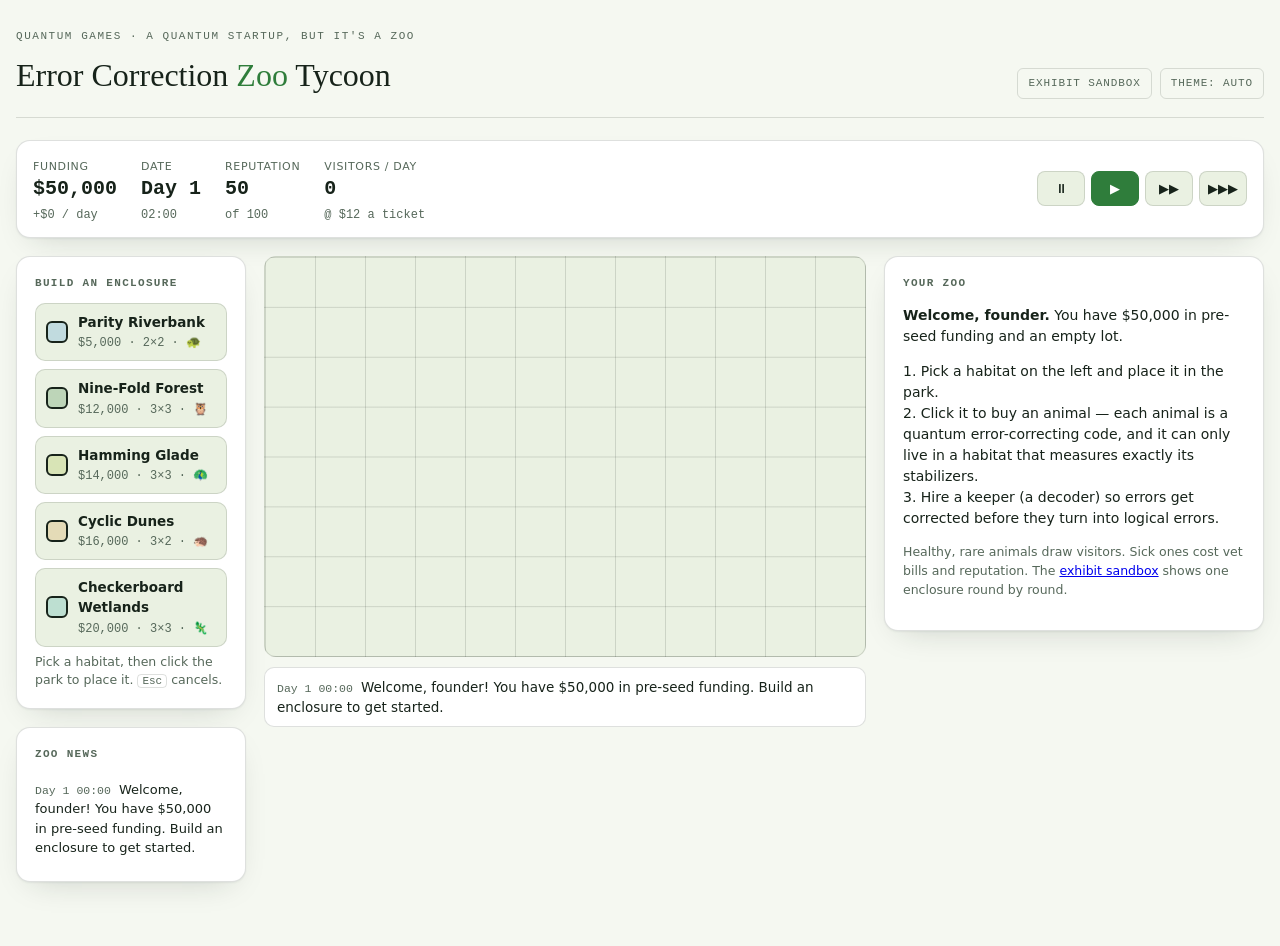
==== quantum-games/qec-zoo-tycoon/index.html @ bcab8e2d "M2: the park — build enclosures, buy animals, hire keepers index.html is now the zoo: a 12x8 park gr" ====
<!doctype html>
<html lang="en">
<head>
<meta charset="utf-8">
<meta name="viewport" content="width=device-width, initial-scale=1">
<title>Error Correction Zoo Tycoon</title>
<link rel="stylesheet" href="zoo.css">
<style>
  .wrap { max-width: 1320px; }

  /* ---- top bar ---- */
  .topbar {
    display: flex; flex-wrap: wrap; gap: 10px 22px; align-items: center; justify-content: space-between;
    background: var(--bg-panel); border: 1px solid var(--line); border-radius: 14px;
    box-shadow: var(--shadow); padding: 12px 16px; margin-bottom: 18px;
  }
  .kpis { display: flex; flex-wrap: wrap; gap: 8px 24px; }
  .kpi .n { font-family: var(--font-mono); font-variant-numeric: tabular-nums; font-size: 20px; font-weight: 700; display: block; line-height: 1.2; }
  .kpi .n.neg { color: var(--sick); }
  .kpi .l { font-size: 11px; letter-spacing: 0.06em; text-transform: uppercase; color: var(--ink-dim); }
  .kpi .sub { font-family: var(--font-mono); font-size: 12px; color: var(--ink-dim); }
  .kpi .sub.pos { color: var(--accent); }
  .kpi .sub.neg { color: var(--sick); }
  .speed { display: flex; gap: 6px; }
  .speed button { min-width: 48px; }

  /* ---- main layout ---- */
  .park-layout { display: grid; grid-template-columns: 230px minmax(0, 1fr) 380px; gap: 18px; align-items: start; }
  @media (max-width: 1180px) {
    .park-layout { grid-template-columns: 230px minmax(0, 1fr); }
    .park-layout .inspector-col { grid-column: 1 / -1; }
  }
  @media (max-width: 760px) {
    .park-layout { grid-template-columns: minmax(0, 1fr); }
    .park-layout .park-wrap { order: -1; } /* map first on phones */
  }

  /* ---- palette ---- */
  .tools { display: flex; flex-direction: column; gap: 8px; }
  @media (max-width: 760px) { .tools { flex-direction: row; flex-wrap: wrap; } .tools .tool { flex: 1 1 150px; } }
  .tool {
    text-align: left; font: inherit; color: var(--ink); cursor: pointer;
    border: 1px solid var(--line); border-radius: 10px; padding: 8px 10px;
    display: grid; grid-template-columns: auto 1fr; gap: 2px 10px; align-items: center;
    background: var(--bg-panel-2);
  }
  .tool .sw { width: 22px; height: 22px; border-radius: 6px; grid-row: span 2; border: 2px solid; }
  .tool .nm { font-size: 13.5px; font-weight: 600; }
  .tool .meta { font-size: 12px; color: var(--ink-dim); font-family: var(--font-mono); }
  .tool.on { outline: 3px solid var(--accent); outline-offset: -1px; }
  .tool:disabled { opacity: 0.5; cursor: not-allowed; }

  /* biome colours: translucent so they sit on either theme */
  .b-riverbank { --bc: rgba(52, 139, 214, 0.22); --bb: rgba(52, 139, 214, 0.8); }
  .b-forest    { --bc: rgba(46, 125, 50, 0.24);  --bb: rgba(46, 125, 50, 0.85); }
  .b-glade     { --bc: rgba(160, 190, 40, 0.24); --bb: rgba(130, 160, 20, 0.85); }
  .b-dunes     { --bc: rgba(214, 160, 60, 0.26); --bb: rgba(190, 135, 40, 0.9); }
  .b-wetlands  { --bc: rgba(30, 160, 150, 0.22); --bb: rgba(30, 150, 140, 0.85); }
  .sw { background: var(--bc); border-color: var(--bb); }

  /* ---- park grid ---- */
  .park-wrap { position: relative; }
  .park {
    position: relative; display: grid; user-select: none; touch-action: manipulation;
    grid-template-columns: repeat(var(--cols), 1fr); grid-template-rows: repeat(var(--rows), 1fr);
    aspect-ratio: var(--cols) / var(--rows); width: 100%;
    background-color: var(--bg-panel-2);
    background-image:
      linear-gradient(to right, var(--line) 1px, transparent 1px),
      linear-gradient(to bottom, var(--line) 1px, transparent 1px);
    background-size: calc(100% / var(--cols)) calc(100% / var(--rows));
    border: 1px solid var(--line); border-radius: 12px; overflow: hidden;
  }
  .park.building { cursor: crosshair; }
  .enc {
    margin: 3px; border-radius: 10px; border: 2px solid var(--bb); background: var(--bc);
    display: flex; flex-direction: column; align-items: center; justify-content: center;
    position: relative; cursor: pointer; min-width: 0; overflow: hidden; padding: 4px;
    transition: box-shadow 0.2s;
  }
  .enc.sel { box-shadow: 0 0 0 3px var(--accent); }
  .enc.sick { animation: sickflash 1.2s ease; }
  @keyframes sickflash { 0%, 60% { box-shadow: 0 0 0 4px var(--sick); background: var(--sick-soft); } }
  .enc .g { font-size: clamp(18px, 3.2vw, 36px); line-height: 1.1; }
  .enc .g.empty { opacity: 0.45; font-size: clamp(14px, 2vw, 22px); }
  .enc .nm { font-size: 11.5px; font-weight: 600; text-align: center; line-height: 1.2; color: var(--ink); white-space: nowrap; overflow: hidden; text-overflow: ellipsis; max-width: 100%; }
  @media (max-width: 600px) { .enc .nm { display: none; } }
  .enc .hb { position: absolute; left: 6px; right: 6px; bottom: 5px; height: 5px; border-radius: 3px; background: rgba(0, 0, 0, 0.12); overflow: hidden; }
  .enc .hb i { display: block; height: 100%; background: var(--accent); }
  .enc .hb i.mid { background: var(--lit); }
  .enc .hb i.low { background: var(--sick); }
  .enc .kp { position: absolute; top: 3px; right: 5px; font-size: clamp(11px, 1.4vw, 16px); }
  .enc .kp.none { filter: grayscale(1); opacity: 0.8; }
  .preview { margin: 3px; border-radius: 10px; border: 2px dashed var(--accent); background: var(--accent-soft); pointer-events: none; }
  .preview.bad { border-color: var(--sick); background: var(--sick-soft); }
  .ticker {
    margin-top: 10px; padding: 9px 12px; border-radius: 10px; background: var(--bg-panel);
    border: 1px solid var(--line); font-size: 13.5px; min-height: 40px;
  }
  .ticker.sick { border-color: var(--sick); background: var(--sick-soft); }
  .ticker .t { font-family: var(--font-mono); color: var(--ink-dim); font-size: 11.5px; margin-right: 8px; }

  /* ---- inspector ---- */
  .insp-head { display: flex; justify-content: space-between; gap: 10px; align-items: flex-start; }
  .insp-head h3 { font-family: var(--font-display); font-weight: 500; font-size: 21px; margin: 0; }
  .insp-head .sub { font-size: 12.5px; color: var(--ink-dim); }
  .x-btn { background: none; border: none; font-size: 20px; color: var(--ink-dim); cursor: pointer; line-height: 1; padding: 2px 6px; }
  .section { margin-top: 16px; }
  .section > .label { font-family: var(--font-mono); font-size: 11px; letter-spacing: 0.1em; text-transform: uppercase; color: var(--ink-dim); margin-bottom: 8px; display: block; }
  /* Stacked, so long thin layouts (the Tortoise's line) get the full width. */
  .inspector .views { grid-template-columns: minmax(0, 1fr); gap: 8px; margin-top: 8px; }
  .inspector .view svg { max-height: 170px; }
  @media (min-width: 761px) and (max-width: 1180px) { .inspector .views { grid-template-columns: 1fr 1fr; } }
  .inspector .health { min-width: 0; flex: none; margin-top: 12px; }
  .species-list { list-style: none; margin: 0; padding: 0; display: flex; flex-direction: column; gap: 8px; }
  .species-list li { border: 1px solid var(--line); border-radius: 10px; padding: 8px 10px; background: var(--bg-panel-2); }
  .species-list .row { display: flex; align-items: center; gap: 10px; }
  .species-list .g { font-size: 26px; }
  .species-list .who { flex: 1; min-width: 0; }
  .species-list .who b { font-size: 14px; display: block; }
  .species-list .who span { font-size: 12px; color: var(--ink-dim); font-family: var(--font-mono); }
  .species-list .why { font-size: 12px; color: var(--sick); margin-top: 6px; }
  .species-list li.no { opacity: 0.75; }
  .btn {
    font: inherit; font-size: 13px; font-weight: 600; padding: 6px 12px; border-radius: 8px; cursor: pointer;
    border: 1px solid var(--accent); background: var(--accent); color: var(--bg-panel); white-space: nowrap;
  }
  .btn:disabled { opacity: 0.45; cursor: not-allowed; }
  .btn.quiet { background: none; color: var(--ink); border-color: var(--line); font-weight: 500; }
  .btn.danger { background: none; color: var(--sick); border-color: var(--sick); }
  .btn.danger.armed { background: var(--sick); color: var(--bg-panel); }
  .mini-stats { display: grid; grid-template-columns: repeat(3, 1fr); gap: 8px; }
  .mini-stats .stat .n { font-size: 16px; }
  .mini-stats .stat .l { font-size: 10px; }
  .overview { list-style: none; margin: 0; padding: 0; }
  .overview li { display: flex; gap: 10px; align-items: center; padding: 7px 4px; border-bottom: 1px solid var(--line); cursor: pointer; font-size: 13.5px; }
  .overview li:last-child { border-bottom: none; }
  .overview li:hover { background: var(--bg-panel-2); }
  .overview .g { font-size: 20px; width: 26px; text-align: center; }
  .overview .nm { flex: 1; min-width: 0; }
  .overview .h { font-family: var(--font-mono); font-size: 12px; color: var(--ink-dim); }
  details.placard-d summary { cursor: pointer; font-size: 13px; font-weight: 600; }
  details.placard-d .placard { margin-top: 8px; }
  .insp-foot { display: flex; justify-content: space-between; gap: 10px; flex-wrap: wrap; margin-top: 18px; align-items: center; }
  .kbd { font-family: var(--font-mono); font-size: 11px; border: 1px solid var(--line); border-radius: 4px; padding: 0 4px; }
</style>
</head>
<body>
<div class="wrap">
  <header class="top">
    <div>
      <span class="eyebrow">Quantum Games · A quantum startup, but it's a zoo</span>
      <h1>Error Correction <em>Zoo</em> Tycoon</h1>
    </div>
    <div class="header-actions">
      <a class="ghost" href="sandbox.html">Exhibit sandbox</a>
      <button class="ghost" id="themeBtn" type="button">Theme: auto</button>
    </div>
  </header>

  <div class="topbar">
    <div class="kpis">
      <div class="kpi"><span class="l">Funding</span><span class="n" id="kCash"></span><span class="sub" id="kNet"></span></div>
      <div class="kpi"><span class="l">Date</span><span class="n" id="kDay"></span><span class="sub" id="kHour"></span></div>
      <div class="kpi"><span class="l">Reputation</span><span class="n" id="kRep"></span><span class="sub" id="kRepSub"></span></div>
      <div class="kpi"><span class="l">Visitors / day</span><span class="n" id="kVis"></span><span class="sub" id="kVisSub"></span></div>
    </div>
    <div class="seg speed" id="speedSeg" aria-label="Game speed">
      <button type="button" data-speed="0" title="Pause (space)">⏸</button>
      <button type="button" data-speed="1" title="Normal speed (1)">▶</button>
      <button type="button" data-speed="3" title="Fast (2)">▶▶</button>
      <button type="button" data-speed="10" title="Very fast (3)">▶▶▶</button>
    </div>
  </div>

  <div class="park-layout">
    <!-- palette -->
    <div>
      <div class="panel">
        <h2>Build an enclosure</h2>
        <div class="tools" id="tools"></div>
        <div class="hint" id="toolHint">Pick a habitat, then click the park to place it. <span class="kbd">Esc</span> cancels.</div>
      </div>
      <div class="panel">
        <h2>Zoo news</h2>
        <ul class="log" id="log"></ul>
      </div>
    </div>

    <!-- park -->
    <div class="park-wrap">
      <div class="park" id="park" aria-label="Park map"></div>
      <div class="ticker" id="ticker"></div>
    </div>

    <!-- inspector -->
    <div class="inspector-col">
      <div class="panel inspector" id="inspector"></div>
    </div>
  </div>
</div>

<script src="../stabilizer.js"></script>
<script src="zoo-data.js"></script>
<script src="exhibit-sim.js"></script>
<script src="exhibit-view.js"></script>
<script src="park.js"></script>
<script>
(function () {
  var S = window.Stabilizer, Z = window.ZooData, V = window.ExhibitView, Park = window.Park;
  var SPECIES = Z.SPECIES, BIOMES = Z.BIOMES, KEEPERS = Z.KEEPERS, ECO = Z.ECONOMY;

  function $(id) { return document.getElementById(id); }
  function h(tag, cls, html) {
    var e = document.createElement(tag);
    if (cls) e.className = cls;
    if (html !== undefined) e.innerHTML = html;
    return e;
  }
  function money(v) { return (v < 0 ? "−$" : "$") + Math.round(Math.abs(v)).toLocaleString(); }
  function pad2(n) { return (n < 10 ? "0" : "") + n; }
  function clock(tick) { return "Day " + (Math.floor(tick / ECO.ticksPerDay) + 1) + " " + pad2(tick % ECO.ticksPerDay) + ":00"; }
  function healthClass(v) { return v < 40 ? "low" : v < 75 ? "mid" : ""; }
  function popcount(v) { var c = 0; while (v) { c += v & 1; v >>>= 1; } return c; }
  function channelName(c) {
    return { depolarizing: "Depolarizing", bitFlip: "Bit flips only", phaseFlip: "Phase flips only", biasedZ: "Z-biased" }[c.channel] +
      ", " + (c.p * 100).toFixed(1) + "% per qubit per hour";
  }

  // ---------- state ----------
  var park = Park.createPark();
  var ui = {
    speed: 1,          // 0 = paused; otherwise multiplier
    tool: null,        // biome id being placed, or null
    hover: null,       // { x, y } cell under the pointer
    selected: null,    // exhibit id
    armedDemolish: false,
    sickFlash: {},     // exhibit id -> until timestamp
    purchaseTick: {}   // exhibit id -> park tick when its animal arrived
  };
  var TICKS_PER_SECOND_AT_1X = 2;

  // ---------- news ----------
  var news = [];
  function post(text, kind) {
    news.unshift({ t: park.tick, text: text, kind: kind || "" });
    if (news.length > 80) news.pop();
    renderNews();
    var tk = $("ticker");
    tk.className = "ticker " + (kind || "");
    tk.innerHTML = '<span class="t">' + clock(park.tick) + "</span>" + text;
  }
  function renderNews() {
    var ul = $("log");
    ul.innerHTML = "";
    news.forEach(function (n) {
      var li = h("li", n.kind, '<span class="t">' + clock(n.t) + "</span>" + n.text);
      ul.appendChild(li);
    });
  }

  // ---------- palette ----------
  function renderTools() {
    var box = $("tools");
    box.innerHTML = "";
    Object.keys(BIOMES).forEach(function (id) {
      var b = BIOMES[id], sp = SPECIES[b.native];
      var btn = h("button", "tool b-" + id + (ui.tool === id ? " on" : ""));
      btn.type = "button";
      btn.dataset.biome = id;
      btn.innerHTML = '<span class="sw"></span><span class="nm">' + b.name + "</span>" +
        '<span class="meta">' + money(b.cost) + " · " + b.footprint[0] + "×" + b.footprint[1] + " · " + sp.glyph + "</span>";
      btn.disabled = park.cash < b.cost;
      btn.title = b.blurb;
      btn.addEventListener("click", function () { setTool(ui.tool === id ? null : id); });
      box.appendChild(btn);
    });
  }
  function updateToolAffordability() {
    Array.prototype.forEach.call(document.querySelectorAll(".tool"), function (btn) {
      btn.disabled = park.cash < BIOMES[btn.dataset.biome].cost;
    });
  }
  function setTool(id) {
    ui.tool = id;
    $("park").classList.toggle("building", !!id);
    renderTools();
    renderPark();
    $("toolHint").innerHTML = id
      ? "Placing <b>" + BIOMES[id].name + "</b> (" + BIOMES[id].footprint.join("×") + "). Click the park to build. <span class=\"kbd\">Esc</span> cancels."
      : "Pick a habitat, then click the park to place it. <span class=\"kbd\">Esc</span> cancels.";
  }

  // ---------- park grid ----------
  var parkEl = $("park");
  parkEl.style.setProperty("--cols", park.width);
  parkEl.style.setProperty("--rows", park.height);

  function anchorFor(biomeId, cell) {
    // Centre the footprint on the pointer.
    var fp = BIOMES[biomeId].footprint;
    return { x: cell.x - Math.floor((fp[0] - 1) / 2), y: cell.y - Math.floor((fp[1] - 1) / 2) };
  }
  function place(elm, x, y, w, hh) {
    elm.style.gridColumn = (x + 1) + " / span " + w;
    elm.style.gridRow = (y + 1) + " / span " + hh;
  }
  var encEls = {};
  function renderPark() {
    parkEl.innerHTML = "";
    encEls = {};
    park.order.forEach(function (id) {
      var rec = park.exhibits[id];
      var e = h("div", "enc b-" + rec.biomeId);
      place(e, rec.x, rec.y, rec.w, rec.h);
      e.dataset.id = id;
      e.innerHTML = '<span class="g"></span><span class="nm"></span><span class="kp"></span><span class="hb"><i></i></span>';
      e.title = Park.exhibitLabel(rec);
      parkEl.appendChild(e);
      encEls[id] = e;
    });
    if (ui.tool && ui.hover) {
      var a = anchorFor(ui.tool, ui.hover), fp = BIOMES[ui.tool].footprint;
      var ok = Park.canBuild(park, ui.tool, a.x, a.y).ok;
      // Clamp the preview into the grid so it stays visible at the edges.
      var px = Math.max(0, Math.min(park.width - fp[0], a.x)), py = Math.max(0, Math.min(park.height - fp[1], a.y));
      var pv = h("div", "preview" + (ok ? "" : " bad"));
      place(pv, px, py, fp[0], fp[1]);
      parkEl.appendChild(pv);
    }
    updatePark();
  }
  function updatePark() {
    var now = performance.now();
    park.order.forEach(function (id) {
      var rec = park.exhibits[id], e = encEls[id];
      if (!e) return;
      var g = e.querySelector(".g"), nm = e.querySelector(".nm"), kp = e.querySelector(".kp"), hb = e.querySelector(".hb i");
      if (rec.animal) {
        var sp = SPECIES[rec.animal.speciesId];
        g.textContent = sp.glyph; g.className = "g";
        nm.textContent = sp.name.split(" ")[1];
        hb.parentNode.style.display = "";
        hb.style.width = Math.round(rec.animal.health) + "%";
        hb.className = healthClass(rec.animal.health);
      } else {
        g.textContent = "empty"; g.className = "g empty";
        nm.textContent = BIOMES[rec.biomeId].name;
        hb.parentNode.style.display = "none";
      }
      kp.textContent = rec.keeperId ? KEEPERS[rec.keeperId].glyph : (rec.animal ? "⚠️" : "");
      kp.title = rec.keeperId ? KEEPERS[rec.keeperId].name : "No keeper";
      e.classList.toggle("sel", ui.selected === id);
      e.classList.toggle("sick", (ui.sickFlash[id] || 0) > now);
    });
  }
  function cellFromEvent(ev) {
    var r = parkEl.getBoundingClientRect();
    var x = Math.floor((ev.clientX - r.left) / r.width * park.width);
    var y = Math.floor((ev.clientY - r.top) / r.height * park.height);
    if (x < 0 || y < 0 || x >= park.width || y >= park.height) return null;
    return { x: x, y: y };
  }
  parkEl.addEventListener("pointermove", function (ev) {
    if (!ui.tool) return;
    var c = cellFromEvent(ev);
    if (!c || (ui.hover && c.x === ui.hover.x && c.y === ui.hover.y)) return;
    ui.hover = c;
    renderPark();
  });
  parkEl.addEventListener("pointerleave", function () { if (ui.hover) { ui.hover = null; renderPark(); } });
  parkEl.addEventListener("click", function (ev) {
    var c = cellFromEvent(ev);
    if (!c) return;
    if (ui.tool) {
      var a = anchorFor(ui.tool, c);
      var r = Park.build(park, ui.tool, a.x, a.y);
      if (!r.ok) { post("Can't build there: " + r.reason, "sick"); return; }
      post("Built the <b>" + Park.exhibitLabel(r.exhibit) + "</b> for " + money(BIOMES[ui.tool].cost) + ".");
      ui.selected = r.exhibit.id;
      ui.armedDemolish = false;
      setTool(null);
      refreshAll();
      return;
    }
    var rec = Park.exhibitAt(park, c.x, c.y);
    select(rec ? rec.id : null);
  });
  function select(id) {
    ui.selected = id;
    ui.armedDemolish = false;
    renderInspector();
    updatePark();
  }

  // ---------- inspector ----------
  var insp = $("inspector");
  function renderInspector() {
    insp.innerHTML = "";
    var rec = ui.selected !== null ? park.exhibits[ui.selected] : null;
    if (!rec) { renderOverview(); return; }
    var biome = BIOMES[rec.biomeId];

    var head = h("div", "insp-head");
    var title = h("div", "");
    var sp = rec.animal ? SPECIES[rec.animal.speciesId] : null;
    title.appendChild(h("h3", "", (sp ? sp.glyph + " " + sp.name : "Empty enclosure")));
    title.appendChild(h("div", "sub", Park.exhibitLabel(rec) + (sp ? " · " + sp.params : "")));
    head.appendChild(title);
    var close = h("button", "x-btn", "×");
    close.type = "button"; close.title = "Close"; close.setAttribute("aria-label", "Close inspector");
    close.addEventListener("click", function () { select(null); });
    head.appendChild(close);
    insp.appendChild(head);

    if (rec.animal) {
      var hb = h("div", "health",
        '<div class="row"><span>Health</span><span class="mono" id="iHealth"></span></div>' +
        '<div class="bar"><div class="fill" id="iHealthFill"></div></div>');
      insp.appendChild(hb);

      var sec = h("div", "section");
      sec.appendChild(h("span", "label", 'Last incident <span id="iIncident"></span>'));
      var views = h("div", "views");
      views.innerHTML =
        '<div class="view"><div class="cap"><span>Really there</span></div><svg id="iGod" role="img" aria-label="Errors in the last incident"></svg></div>' +
        '<div class="view"><div class="cap"><span>Keeper sees</span><span class="mono" id="iFired"></span></div><svg id="iKeeper" role="img" aria-label="Checks fired in the last incident"></svg>' +
        '<div class="overlay" id="iNoKeeper"' + (rec.keeperId ? " hidden" : "") + "><span>No keeper on duty.</span></div></div>";
      sec.appendChild(views);
      insp.appendChild(sec);

      var st = h("div", "section mini-stats");
      st.innerHTML =
        '<div class="stat"><span class="n" id="iSick"></span><span class="l">Logical errors</span></div>' +
        '<div class="stat"><span class="n" id="iVis"></span><span class="l">Visitors / day</span></div>' +
        '<div class="stat"><span class="n" id="iCost"></span><span class="l">Costs / day</span></div>';
      insp.appendChild(st);
    }

    // Keeper
    var ks = h("div", "section");
    ks.appendChild(h("span", "label", "Zookeeper"));
    var seg = h("div", "seg");
    [[null, "None"]].concat(Object.keys(KEEPERS).map(function (k) { return [k, KEEPERS[k].glyph + " " + KEEPERS[k].name]; }))
      .forEach(function (opt) {
        var b = h("button", rec.keeperId === opt[0] ? "on" : "", opt[1]);
        b.type = "button";
        b.title = opt[0] ? KEEPERS[opt[0]].blurb + " $" + KEEPERS[opt[0]].salary + "/day" : "No keeper";
        b.addEventListener("click", function () {
          if (rec.keeperId === opt[0]) return;
          Park.setKeeper(park, rec.id, opt[0]);
          post(opt[0] ? "Hired a <b>" + KEEPERS[opt[0]].name + "</b> for the " + Park.exhibitLabel(rec) + " ($" + KEEPERS[opt[0]].salary + "/day)."
            : "Let the keeper at the " + Park.exhibitLabel(rec) + " go.");
          refreshAll();
        });
        seg.appendChild(b);
      });
    ks.appendChild(seg);
    ks.appendChild(h("div", "hint", rec.keeperId
      ? KEEPERS[rec.keeperId].blurb + " $" + KEEPERS[rec.keeperId].salary + "/day."
      : rec.animal ? "⚠️ Nobody is measuring the checks — errors will pile up." : "You can hire a keeper before the animal arrives."));
    insp.appendChild(ks);

    // Animal purchase
    if (!rec.animal) {
      var ps = h("div", "section");
      ps.appendChild(h("span", "label", "Buy an animal"));
      var ul = h("ul", "species-list");
      Park.speciesOptions(park, rec.id).forEach(function (o) {
        var s = SPECIES[o.speciesId];
        var li = h("li", o.ok ? "" : "no");
        var row = h("div", "row", '<span class="g">' + s.glyph + '</span><span class="who"><b>' + s.name + "</b><span>" + s.params + " · " + money(o.cost) + "</span></span>");
        var buy = h("button", "btn", "Buy");
        buy.type = "button";
        buy.dataset.cost = o.cost;
        buy.dataset.ok = o.ok ? "1" : "";
        buy.disabled = !o.ok || !o.affordable;
        buy.addEventListener("click", function () {
          var r = Park.buyAnimal(park, rec.id, o.speciesId);
          if (!r.ok) { post(r.reason, "sick"); return; }
          ui.purchaseTick[rec.id] = park.tick;
          post("A <b>" + s.name + "</b> " + s.glyph + " moved into the " + Park.exhibitLabel(rec) + " (" + money(o.cost) + ").");
          refreshAll();
        });
        row.appendChild(buy);
        li.appendChild(row);
        if (!o.ok) li.appendChild(h("div", "why", "✗ " + o.reason));
        ul.appendChild(li);
      });
      ps.appendChild(ul);
      insp.appendChild(ps);
    }

    // Habitat info + placard
    var hs = h("div", "section");
    hs.appendChild(h("span", "label", "Habitat"));
    hs.appendChild(h("div", "hint", biome.blurb + "<br>Climate: " + channelName(biome.climate) + ". Upkeep $" + biome.upkeep + "/day."));
    insp.appendChild(hs);
    if (sp) {
      var d = h("details", "placard-d section");
      d.innerHTML = "<summary>Zoo placard</summary><div class=\"placard\"><div>" + sp.placard + "</div>" +
        '<div class="ops">Stabilizers: ' + sp.code.stabilizers.map(S.toString).join(", ") +
        "<br>Logical X̄ = " + S.toString(sp.code.logicalX[0]) + ", Z̄ = " + S.toString(sp.code.logicalZ[0]) + "</div></div>";
      insp.appendChild(d);
    }

    var foot = h("div", "insp-foot");
    if (rec.animal) {
      var q = new URLSearchParams({
        species: rec.animal.speciesId, keeper: rec.keeperId || "none",
        channel: biome.climate.channel, p: String(biome.climate.p)
      });
      var a = h("a", "ghost", "Watch closely in the sandbox →");
      a.href = "sandbox.html?" + q.toString();
      foot.appendChild(a);
    } else {
      foot.appendChild(h("span", ""));
    }
    var refund = Math.round(biome.cost * ECO.demolishRefund);
    var dem = h("button", "btn danger" + (ui.armedDemolish ? " armed" : ""),
      ui.armedDemolish ? "Confirm: demolish (+" + money(refund) + ")" : "Demolish");
    dem.type = "button";
    dem.addEventListener("click", function () {
      if (!ui.armedDemolish) { ui.armedDemolish = true; renderInspector(); return; }
      var label = Park.exhibitLabel(rec);
      var lost = rec.animal ? " The " + SPECIES[rec.animal.speciesId].name + " was rehomed." : "";
      Park.demolish(park, rec.id);
      post("Demolished the " + label + " (refund " + money(refund) + ")." + lost);
      ui.selected = null; ui.armedDemolish = false;
      refreshAll();
    });
    foot.appendChild(dem);
    insp.appendChild(foot);

    updateInspector();
  }

  function renderOverview() {
    insp.appendChild(h("h2", "", "Your zoo"));
    if (!park.order.length) {
      insp.appendChild(h("div", "placard",
        "<p><b>Welcome, founder.</b> You have " + money(park.cash) + " in pre-seed funding and an empty lot.</p>" +
        "<p>1. Pick a habitat on the left and place it in the park.<br>" +
        "2. Click it to buy an animal — each animal is a quantum error-correcting code, and it can only live in a habitat that measures exactly its stabilizers.<br>" +
        "3. Hire a keeper (a decoder) so errors get corrected before they turn into logical errors.</p>" +
        "<p class=\"hint\">Healthy, rare animals draw visitors. Sick ones cost vet bills and reputation. " +
        "The <a href=\"sandbox.html\">exhibit sandbox</a> shows one enclosure round by round.</p>"));
      return;
    }
    var ul = h("ul", "overview");
    park.order.forEach(function (id) {
      var rec = park.exhibits[id];
      var sp = rec.animal ? SPECIES[rec.animal.speciesId] : null;
      var li = h("li", "",
        '<span class="g">' + (sp ? sp.glyph : "·") + '</span><span class="nm">' + (sp ? sp.name : "Empty") +
        '<br><span class="h">' + Park.exhibitLabel(rec) + '</span></span><span class="h" data-ov="' + id + '"></span>');
      li.addEventListener("click", function () { select(id); });
      ul.appendChild(li);
    });
    insp.appendChild(ul);
    insp.appendChild(h("div", "hint", "Click an enclosure on the map (or here) to manage it."));
    updateInspector();
  }

  function updateInspector() {
    var rec = ui.selected !== null ? park.exhibits[ui.selected] : null;
    if (!rec) {
      Array.prototype.forEach.call(insp.querySelectorAll("[data-ov]"), function (e) {
        var r = park.exhibits[e.dataset.ov];
        e.textContent = !r ? "" : r.animal ? Math.round(r.animal.health) + "%" + (r.keeperId ? "" : " ⚠️") : "—";
      });
      return;
    }
    Array.prototype.forEach.call(insp.querySelectorAll(".species-list .btn"), function (b) {
      b.disabled = !b.dataset.ok || park.cash < Number(b.dataset.cost);
    });
    if (!rec.animal) return;
    var an = rec.animal, hv = Math.round(an.health);
    $("iHealth").textContent = hv + "%";
    var fill = $("iHealthFill");
    fill.style.width = hv + "%";
    fill.className = "fill " + healthClass(an.health);
    var inc = an.incident, hasKeeper = !!rec.keeperId;
    var view = inc ? { errors: inc.before, pulse: null, syndrome: inc.syndrome, correction: inc.correction, keeper: hasKeeper }
      : { errors: an.E, pulse: null, syndrome: null, correction: null, keeper: hasKeeper };
    var key = inc ? inc.tick + ":" + an.rounds : "none";
    if (insp.dataset.drawn !== key + ":" + hasKeeper) {
      insp.dataset.drawn = key + ":" + hasKeeper;
      V.draw($("iGod"), an.speciesId, view, "god");
      V.draw($("iKeeper"), an.speciesId, view, "keeper");
      var born = ui.purchaseTick[rec.id] || 0;
      $("iIncident").textContent = inc ? "· " + clock(born + inc.tick) + (inc.sick ? " · logical " + inc.sick.kind + "!" : "") : "· none yet";
      $("iFired").textContent = inc && hasKeeper && inc.syndrome !== null ? popcount(inc.syndrome) + " fired" : "";
    }
    $("iSick").textContent = an.sick;
    $("iVis").textContent = Math.round(Park.exhibitVisitors(park, rec));
    $("iCost").textContent = money(Park.exhibitCosts(rec));
  }

  // ---------- top bar ----------
  function renderTopbar() {
    var r = Park.rates(park);
    var cash = $("kCash");
    cash.textContent = money(park.cash);
    cash.className = "n" + (park.cash < 0 ? " neg" : "");
    var net = $("kNet");
    net.textContent = (r.net >= 0 ? "+" : "") + money(r.net) + " / day";
    net.className = "sub " + (r.net > 0 ? "pos" : r.net < 0 ? "neg" : "");
    $("kDay").textContent = "Day " + Park.day(park);
    $("kHour").textContent = pad2(Park.hour(park)) + ":00";
    $("kRep").textContent = Math.round(park.reputation);
    $("kRepSub").textContent = "of 100";
    $("kVis").textContent = Math.round(r.visitors).toLocaleString();
    $("kVisSub").textContent = "@ $" + ECO.ticketPrice + " a ticket";
    Array.prototype.forEach.call(document.querySelectorAll("#speedSeg button"), function (b) {
      b.classList.toggle("on", Number(b.dataset.speed) === ui.speed);
    });
  }

  function refreshAll() {
    renderTopbar();
    renderTools();
    renderPark();
    renderInspector();
  }

  // ---------- time ----------
  function handleEvents(events) {
    events.forEach(function (e) {
      if (e.type === "sick") {
        var rec = park.exhibits[e.exhibitId];
        ui.sickFlash[e.exhibitId] = performance.now() + 1200;
        var why = e.cause === "undetectable" ? "errors slipped past the checks"
          : e.cause === "miscorrected" ? "the keeper's correction backfired" : "nobody kept up with the errors";
        post("The " + SPECIES[e.speciesId].name + " in the " + Park.exhibitLabel(rec) + " caught a logical " + e.kind +
          " — " + why + ". Vet bill −" + money(e.bill).slice(1) + ".", "sick");
      } else if (e.type === "day" && park.order.length) {
        post("Day " + e.day + " closed: " + Math.round(e.visitors).toLocaleString() + " visitors, tickets " + money(e.revenue) +
          ", running costs " + money(e.expenses) + (e.vet ? ", vet bills " + money(e.vet) : "") + ".");
      }
    });
  }
  var lastFrame = 0, acc = 0;
  function frame(t) {
    if (!lastFrame) lastFrame = t;
    var dt = Math.min(250, t - lastFrame);
    lastFrame = t;
    if (ui.speed > 0) {
      acc += dt;
      var msPerTick = 1000 / (TICKS_PER_SECOND_AT_1X * ui.speed);
      var n = 0;
      while (acc >= msPerTick && n < 20) {
        acc -= msPerTick; n++;
        handleEvents(Park.tick(park));
        if (ui.selected !== null && !park.exhibits[ui.selected]) ui.selected = null;
      }
      if (n) { renderTopbar(); updateToolAffordability(); updateInspector(); }
    }
    updatePark(); // sick flashes fade with wall-clock time
    requestAnimationFrame(frame);
  }
  function setSpeed(s) { ui.speed = s; acc = 0; renderTopbar(); }
  Array.prototype.forEach.call(document.querySelectorAll("#speedSeg button"), function (b) {
    b.addEventListener("click", function () { setSpeed(Number(b.dataset.speed)); });
  });
  var lastSpeed = 1;
  document.addEventListener("keydown", function (e) {
    if (e.target.closest && e.target.closest("input, select, textarea")) return;
    if (e.key === "Escape") { if (ui.tool) setTool(null); else select(null); }
    else if (e.key === " ") {
      e.preventDefault();
      if (ui.speed) { lastSpeed = ui.speed; setSpeed(0); } else setSpeed(lastSpeed);
    }
    else if (e.key === "1") setSpeed(1);
    else if (e.key === "2") setSpeed(3);
    else if (e.key === "3") setSpeed(10);
  });

  // Theme toggle: auto -> light -> dark. Remembered per viewer if storage works.
  var THEMES = ["auto", "light", "dark"];
  var theme = "auto";
  try { theme = localStorage.getItem("qecZooTheme") || "auto"; } catch (e) { /* storage unavailable */ }
  function applyTheme() {
    if (theme === "auto") document.documentElement.removeAttribute("data-theme");
    else document.documentElement.setAttribute("data-theme", theme);
    $("themeBtn").textContent = "Theme: " + theme;
  }
  $("themeBtn").addEventListener("click", function () {
    theme = THEMES[(THEMES.indexOf(theme) + 1) % THEMES.length];
    try { localStorage.setItem("qecZooTheme", theme); } catch (e) { /* ignore */ }
    applyTheme();
  });

  applyTheme();
  refreshAll();
  post("Welcome, founder! You have " + money(park.cash) + " in pre-seed funding. Build an enclosure to get started.");
  requestAnimationFrame(frame);
})();
</script>
</body>
</html>
---- quantum-games/qec-zoo-tycoon/zoo.css ----
/* =========================================================
   Error Correction Zoo Tycoon — shared styles.
   Theme tokens (light / dark / explicit data-theme), panels, form
   controls, and the exhibit views drawn by exhibit-view.js. Used by
   index.html (the park) and sandbox.html (single exhibit).
   ========================================================= */
:root {
  --bg: #f5f8f1;
  --bg-panel: #ffffff;
  --bg-panel-2: #eaf1e2;
  --ink: #17231a;
  --ink-dim: #56685a;
  --line: rgba(23, 35, 26, 0.14);
  --accent: #2f7d3b;
  --accent-soft: rgba(47, 125, 59, 0.12);
  --err-x: #c8332b;
  --err-z: #2459c4;
  --err-y: #8a3bb8;
  --check-x: #c8332b;
  --check-z: #2459c4;
  --check-mix: #8a6d12;
  --lit: #f0a500;
  --lit-soft: rgba(240, 165, 0, 0.28);
  --fix: #1f9a5b;
  --sick: #b5391f;
  --sick-soft: rgba(181, 57, 31, 0.12);
  --qubit: #ffffff;
  --shadow: 0 1px 2px rgba(23, 35, 26, 0.06), 0 12px 32px -16px rgba(23, 35, 26, 0.22);

  --font-display: ui-serif, Georgia, "Iowan Old Style", "Palatino Linotype", "Times New Roman", serif;
  --font-body: "Avenir Next", "Century Gothic", Futura, ui-sans-serif, system-ui, sans-serif;
  --font-mono: "JetBrains Mono", "IBM Plex Mono", ui-monospace, "SF Mono", Menlo, Consolas, monospace;
}
@media (prefers-color-scheme: dark) {
  :root:not([data-theme="light"]) {
    --bg: #0f1a13;
    --bg-panel: #16241a;
    --bg-panel-2: #1d3023;
    --ink: #eaf4ec;
    --ink-dim: #a3b8a8;
    --line: rgba(234, 244, 236, 0.14);
    --accent: #6fd07f;
    --accent-soft: rgba(111, 208, 127, 0.14);
    --err-x: #ff6b5e;
    --err-z: #6f9dff;
    --err-y: #c98bf0;
    --check-x: #ff6b5e;
    --check-z: #6f9dff;
    --check-mix: #e0c060;
    --lit: #ffc233;
    --lit-soft: rgba(255, 194, 51, 0.3);
    --fix: #4fd68d;
    --sick: #ff7a56;
    --sick-soft: rgba(255, 122, 86, 0.14);
    --qubit: #213528;
    --shadow: 0 1px 2px rgba(0, 0, 0, 0.3), 0 20px 48px -20px rgba(0, 0, 0, 0.6);
  }
}
:root[data-theme="dark"] {
  --bg: #0f1a13;
  --bg-panel: #16241a;
  --bg-panel-2: #1d3023;
  --ink: #eaf4ec;
  --ink-dim: #a3b8a8;
  --line: rgba(234, 244, 236, 0.14);
  --accent: #6fd07f;
  --accent-soft: rgba(111, 208, 127, 0.14);
  --err-x: #ff6b5e;
  --err-z: #6f9dff;
  --err-y: #c98bf0;
  --check-x: #ff6b5e;
  --check-z: #6f9dff;
  --check-mix: #e0c060;
  --lit: #ffc233;
  --lit-soft: rgba(255, 194, 51, 0.3);
  --fix: #4fd68d;
  --sick: #ff7a56;
  --sick-soft: rgba(255, 122, 86, 0.14);
  --qubit: #213528;
  --shadow: 0 1px 2px rgba(0, 0, 0, 0.3), 0 20px 48px -20px rgba(0, 0, 0, 0.6);
}

* { box-sizing: border-box; }
html, body { max-width: 100%; overflow-x: hidden; }
body {
  margin: 0;
  background: var(--bg);
  color: var(--ink);
  font-family: var(--font-body);
  line-height: 1.5;
  -webkit-font-smoothing: antialiased;
}
.wrap { max-width: 1120px; margin: 0 auto; padding: 28px 16px 64px; }

header.top {
  display: flex; justify-content: space-between; align-items: flex-end;
  gap: 16px; flex-wrap: wrap;
  padding-bottom: 18px; border-bottom: 1px solid var(--line); margin-bottom: 22px;
}
.eyebrow {
  font-family: var(--font-mono); font-size: 11px; letter-spacing: 0.14em;
  text-transform: uppercase; color: var(--ink-dim); display: block; margin-bottom: 6px;
}
h1 {
  font-family: var(--font-display); font-weight: 500;
  font-size: clamp(24px, 4vw, 32px); margin: 0; text-wrap: balance;
}
h1 em { font-style: normal; color: var(--accent); }
.ghost {
  font-family: var(--font-mono); font-size: 11px; letter-spacing: 0.08em; text-transform: uppercase;
  color: var(--ink-dim); background: none; border: 1px solid var(--line);
  border-radius: 6px; padding: 6px 10px; cursor: pointer;
}
.ghost:hover { border-color: var(--ink-dim); color: var(--ink); }

.layout { display: grid; grid-template-columns: 300px minmax(0, 1fr); gap: 18px; align-items: start; }
@media (max-width: 820px) { .layout { grid-template-columns: minmax(0, 1fr); } }

.panel {
  background: var(--bg-panel); border: 1px solid var(--line); border-radius: 14px;
  box-shadow: var(--shadow); padding: 18px;
}
.panel + .panel { margin-top: 18px; }
.panel h2 {
  font-family: var(--font-mono); font-size: 11px; letter-spacing: 0.12em; text-transform: uppercase;
  color: var(--ink-dim); font-weight: 600; margin: 0 0 12px;
}

.field { margin-bottom: 16px; }
.field:last-child { margin-bottom: 0; }
.field > label, .field > .label {
  display: block; font-size: 13px; font-weight: 600; margin-bottom: 6px;
}
select, input[type="range"] { width: 100%; }
select {
  font: inherit; font-size: 14px; color: var(--ink); background: var(--bg-panel-2);
  border: 1px solid var(--line); border-radius: 8px; padding: 7px 8px;
}
input[type="range"] { accent-color: var(--accent); }
.hint { font-size: 12.5px; color: var(--ink-dim); margin-top: 6px; }
.hint.bad { color: var(--sick); }
.hint.good { color: var(--accent); }
.mono { font-family: var(--font-mono); font-variant-numeric: tabular-nums; }

.seg { display: flex; flex-wrap: wrap; gap: 6px; }
.seg button {
  flex: 1 1 auto; font: inherit; font-size: 13px; padding: 7px 8px; min-width: 44px;
  border: 1px solid var(--line); border-radius: 8px; background: var(--bg-panel-2); color: var(--ink);
  cursor: pointer;
}
.seg button.on { background: var(--accent); border-color: var(--accent); color: var(--bg-panel); font-weight: 600; }
.seg button:disabled { opacity: 0.45; cursor: not-allowed; }
.check { display: flex; gap: 8px; align-items: center; font-size: 13px; margin-top: 10px; }

/* ---- exhibit ---- */
.exhibit-head { display: flex; justify-content: space-between; gap: 14px; flex-wrap: wrap; align-items: center; }
.exhibit-title { display: flex; gap: 12px; align-items: center; }
.glyph { font-size: 40px; line-height: 1; transition: transform 0.3s; }
.glyph.sick { animation: wobble 0.6s ease 2; filter: grayscale(0.6); }
@keyframes wobble { 25% { transform: rotate(-12deg); } 75% { transform: rotate(12deg); } }
.exhibit-title h3 { font-family: var(--font-display); font-weight: 500; font-size: 22px; margin: 0; }
.exhibit-title .sub { font-size: 13px; color: var(--ink-dim); }
.health { min-width: 200px; flex: 0 1 260px; }
.health .bar { height: 10px; background: var(--bg-panel-2); border-radius: 6px; overflow: hidden; border: 1px solid var(--line); }
.health .fill { height: 100%; background: var(--accent); transition: width 0.3s, background 0.3s; }
.health .fill.mid { background: var(--lit); }
.health .fill.low { background: var(--sick); }
.health .row { display: flex; justify-content: space-between; font-size: 12px; color: var(--ink-dim); margin-bottom: 4px; }

.views { display: grid; grid-template-columns: 1fr 1fr; gap: 14px; margin-top: 16px; }
@media (max-width: 560px) { .views { grid-template-columns: minmax(0, 1fr); } }
.view { background: var(--bg-panel-2); border: 1px solid var(--line); border-radius: 12px; padding: 10px 10px 6px; position: relative; }
.view .cap { font-size: 12px; font-weight: 600; color: var(--ink-dim); display: flex; justify-content: space-between; gap: 8px; }
.view svg { width: 100%; height: auto; display: block; max-height: 320px; }
.view .overlay[hidden] { display: none; }
.view .overlay {
  position: absolute; inset: 30px 10px 10px; display: flex; align-items: center; justify-content: center;
  text-align: center; font-size: 13px; color: var(--ink-dim); pointer-events: none; padding: 16px;
}
.view .overlay span { background: var(--bg-panel); border: 1px solid var(--line); border-radius: 8px; padding: 8px 10px; }

.phase {
  margin-top: 12px; padding: 10px 12px; border-radius: 10px; background: var(--bg-panel-2);
  font-size: 14px; min-height: 44px; border-left: 4px solid var(--line);
}
.phase.noise { border-left-color: var(--err-x); }
.phase.measure { border-left-color: var(--lit); }
.phase.correct { border-left-color: var(--fix); }
.phase.sick { border-left-color: var(--sick); background: var(--sick-soft); }

.legend { display: flex; flex-wrap: wrap; gap: 12px; margin-top: 10px; font-size: 12px; color: var(--ink-dim); }
.legend i { display: inline-block; width: 11px; height: 11px; border-radius: 50%; vertical-align: -1px; margin-right: 5px; }
.legend i.sq { border-radius: 2px; }

.stats { display: grid; grid-template-columns: repeat(auto-fit, minmax(120px, 1fr)); gap: 10px; }
.stat { background: var(--bg-panel-2); border-radius: 10px; padding: 10px 12px; }
.stat .n { font-family: var(--font-mono); font-variant-numeric: tabular-nums; font-size: 19px; font-weight: 700; display: block; }
.stat .l { font-size: 11px; letter-spacing: 0.06em; text-transform: uppercase; color: var(--ink-dim); }

.placard { font-size: 14px; }
.placard .ops { font-family: var(--font-mono); font-size: 12.5px; color: var(--ink-dim); margin-top: 8px; word-break: break-all; }

.log { list-style: none; margin: 0; padding: 0; max-height: 220px; overflow-y: auto; font-size: 13px; }
.log li { padding: 5px 0; border-bottom: 1px solid var(--line); }
.log li:last-child { border-bottom: none; }
.log .t { font-family: var(--font-mono); color: var(--ink-dim); font-size: 11.5px; margin-right: 8px; }
.log li.sick { color: var(--sick); }
.log li.empty { color: var(--ink-dim); }

svg .edge { stroke: var(--line); stroke-width: 1.5; }
svg .edge.lit { stroke: var(--lit); stroke-width: 2.5; }
svg .qubit { fill: var(--qubit); stroke: var(--ink-dim); stroke-width: 1.5; }
svg .qlabel { font-family: var(--font-mono); font-size: 10px; fill: var(--ink-dim); }
svg .qletter { font-family: var(--font-mono); font-size: 14px; font-weight: 700; fill: #fff; pointer-events: none; }
svg .ring { fill: none; stroke: var(--fix); stroke-width: 3; }
svg .qletter.fix { fill: var(--fix); }
svg .pulse { fill: none; stroke-width: 2; animation: pulse 0.6s ease-out both; }
@keyframes pulse { from { r: 14; opacity: 1; } to { r: 26; opacity: 0; } }
svg .chk { stroke-width: 2; }
svg .chk.lit { fill: var(--lit); stroke: var(--lit); filter: drop-shadow(0 0 5px var(--lit)); }
svg .chk.dim { opacity: 0.35; }
@media (prefers-reduced-motion: reduce) {
  svg .pulse, .glyph.sick { animation: none; }
}

.header-actions { display: flex; gap: 8px; flex-wrap: wrap; }
a.ghost { text-decoration: none; display: inline-block; }
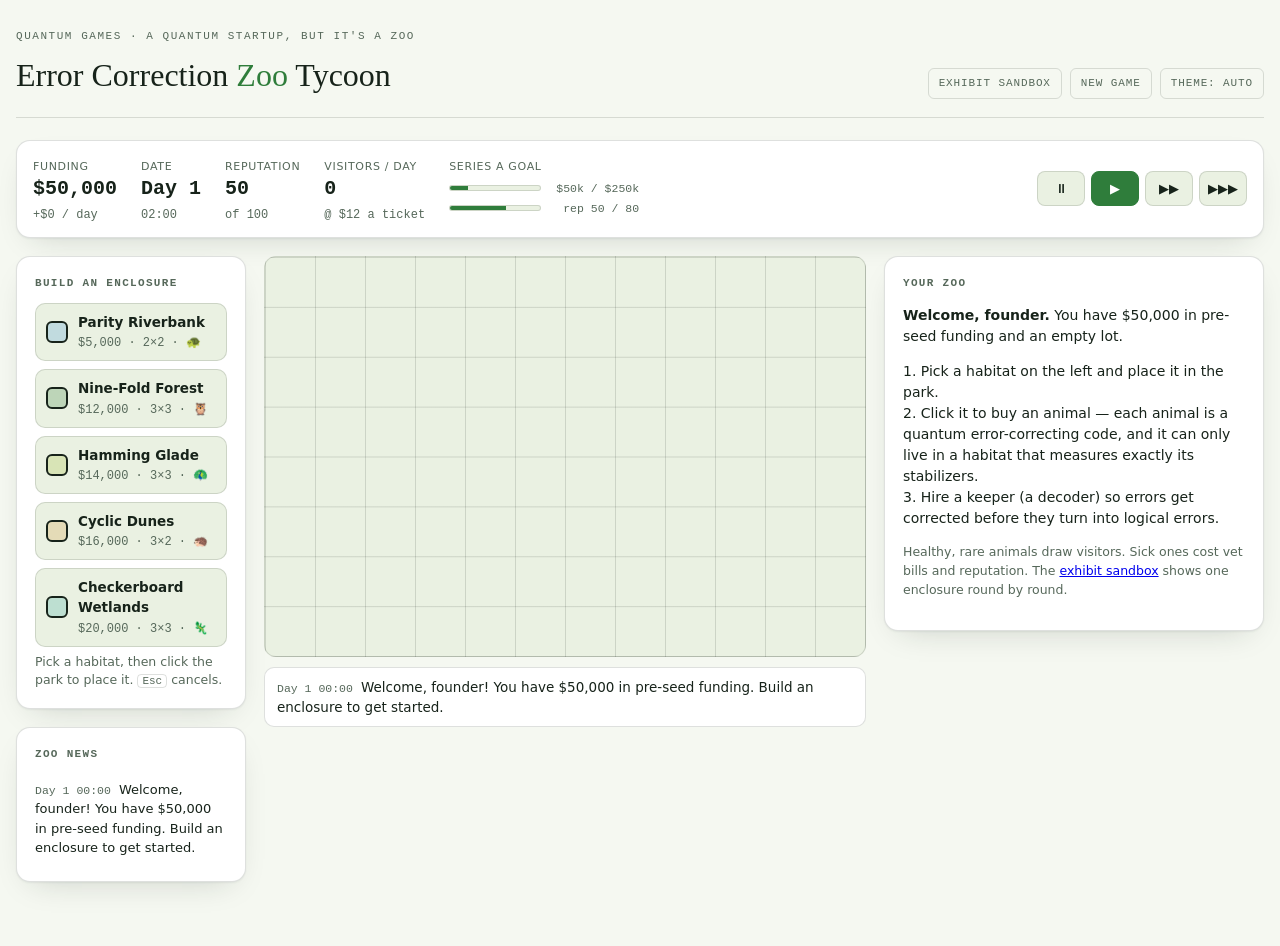
==== commit 73fe37c5: "M3: game loop — win/lose, investor updates, save/load, balance pass park.js now ends the game: Serie" ====
--- a/quantum-games/qec-zoo-tycoon/index.html
+++ b/quantum-games/qec-zoo-tycoon/index.html
@@ -143,6 +143,33 @@
   details.placard-d .placard { margin-top: 8px; }
   .insp-foot { display: flex; justify-content: space-between; gap: 10px; flex-wrap: wrap; margin-top: 18px; align-items: center; }
   .kbd { font-family: var(--font-mono); font-size: 11px; border: 1px solid var(--line); border-radius: 4px; padding: 0 4px; }
+  /* ---- goal ---- */
+  .kpi.goal { min-width: 190px; }
+  .gbar { display: flex; align-items: center; gap: 6px; font-family: var(--font-mono); font-size: 11.5px; color: var(--ink-dim); margin-top: 3px; }
+  .gbar .b { flex: 1; height: 6px; border-radius: 3px; background: var(--bg-panel-2); border: 1px solid var(--line); overflow: hidden; min-width: 80px; }
+  .gbar .b i { display: block; height: 100%; background: var(--accent); }
+  .gbar .t { min-width: 92px; text-align: right; }
+  .kpi .sub.warn { color: var(--sick); font-weight: 600; }
+
+  /* ---- dialogs ---- */
+  .modal { position: fixed; inset: 0; background: rgba(8, 14, 10, 0.5); display: flex; align-items: center; justify-content: center; z-index: 10; padding: 16px; }
+  .modal[hidden] { display: none; }
+  .modal .card {
+    background: var(--bg-panel); color: var(--ink); border: 1px solid var(--line); border-radius: 16px; box-shadow: var(--shadow);
+    width: min(540px, 100%); max-height: calc(100vh - 32px); overflow-y: auto; padding: 22px;
+    animation: rise 0.25s ease both;
+  }
+  @keyframes rise { from { opacity: 0; transform: translateY(8px); } to { opacity: 1; transform: none; } }
+  .modal h2.title { font-family: var(--font-display); font-weight: 500; font-size: 26px; margin: 0 0 6px; text-transform: none; letter-spacing: 0; color: var(--ink); }
+  .modal .quote { font-family: var(--font-display); font-style: italic; font-size: 17px; margin: 14px 0; padding-left: 12px; border-left: 3px solid var(--accent); }
+  .modal table { width: 100%; border-collapse: collapse; font-size: 14px; margin: 10px 0; }
+  .modal td { padding: 5px 0; border-bottom: 1px solid var(--line); }
+  .modal td:last-child { text-align: right; font-family: var(--font-mono); font-variant-numeric: tabular-nums; }
+  .modal tr.total td { font-weight: 700; border-bottom: none; }
+  .modal .actions { display: flex; gap: 8px; justify-content: flex-end; flex-wrap: wrap; margin-top: 18px; }
+  .modal p { margin: 8px 0; }
+  .neg-t { color: var(--sick); }
+  .pos-t { color: var(--accent); }
 </style>
 </head>
 <body>
@@ -154,6 +181,7 @@
     </div>
     <div class="header-actions">
       <a class="ghost" href="sandbox.html">Exhibit sandbox</a>
+      <button class="ghost" id="newGameBtn" type="button">New game</button>
       <button class="ghost" id="themeBtn" type="button">Theme: auto</button>
     </div>
   </header>
@@ -164,6 +192,10 @@
       <div class="kpi"><span class="l">Date</span><span class="n" id="kDay"></span><span class="sub" id="kHour"></span></div>
       <div class="kpi"><span class="l">Reputation</span><span class="n" id="kRep"></span><span class="sub" id="kRepSub"></span></div>
       <div class="kpi"><span class="l">Visitors / day</span><span class="n" id="kVis"></span><span class="sub" id="kVisSub"></span></div>
+      <div class="kpi goal"><span class="l" id="kGoalLabel">Series A goal</span>
+        <div class="gbar"><span class="b"><i id="gCash"></i></span><span class="t" id="gCashT"></span></div>
+        <div class="gbar"><span class="b"><i id="gRep"></i></span><span class="t" id="gRepT"></span></div>
+        <span class="sub" id="kGoal"></span></div>
     </div>
     <div class="seg speed" id="speedSeg" aria-label="Game speed">
       <button type="button" data-speed="0" title="Pause (space)">⏸</button>
@@ -200,6 +232,8 @@
   </div>
 </div>
 
+<div class="modal" id="modal" hidden role="dialog" aria-modal="true" aria-labelledby="modalTitle"><div class="card" id="modalCard"></div></div>
+
 <script src="../stabilizer.js"></script>
 <script src="zoo-data.js"></script>
 <script src="exhibit-sim.js"></script>
@@ -236,7 +270,8 @@
     selected: null,    // exhibit id
     armedDemolish: false,
     sickFlash: {},     // exhibit id -> until timestamp
-    purchaseTick: {}   // exhibit id -> park tick when its animal arrived
+    modalOpen: false,
+    speedBeforeModal: 1
   };
   var TICKS_PER_SECOND_AT_1X = 2;
 
@@ -478,7 +513,6 @@
         buy.addEventListener("click", function () {
           var r = Park.buyAnimal(park, rec.id, o.speciesId);
           if (!r.ok) { post(r.reason, "sick"); return; }
-          ui.purchaseTick[rec.id] = park.tick;
           post("A <b>" + s.name + "</b> " + s.glyph + " moved into the " + Park.exhibitLabel(rec) + " (" + money(o.cost) + ").");
           refreshAll();
         });
@@ -588,7 +622,7 @@
       insp.dataset.drawn = key + ":" + hasKeeper;
       V.draw($("iGod"), an.speciesId, view, "god");
       V.draw($("iKeeper"), an.speciesId, view, "keeper");
-      var born = ui.purchaseTick[rec.id] || 0;
+      var born = rec.animalTick || 0;
       $("iIncident").textContent = inc ? "· " + clock(born + inc.tick) + (inc.sick ? " · logical " + inc.sick.kind + "!" : "") : "· none yet";
       $("iFired").textContent = inc && hasKeeper && inc.syndrome !== null ? popcount(inc.syndrome) + " fired" : "";
     }
@@ -612,6 +646,20 @@
     $("kRepSub").textContent = "of 100";
     $("kVis").textContent = Math.round(r.visitors).toLocaleString();
     $("kVisSub").textContent = "@ $" + ECO.ticketPrice + " a ticket";
+    var goal = ECO.goal;
+    $("gCash").style.width = Math.max(0, Math.min(100, 100 * park.cash / goal.cash)) + "%";
+    $("gCashT").textContent = "$" + Math.round(Math.max(0, park.cash) / 1000) + "k / $" + goal.cash / 1000 + "k";
+    $("gRep").style.width = Math.min(100, 100 * park.reputation / goal.reputation) + "%";
+    $("gRepT").textContent = "rep " + Math.round(park.reputation) + " / " + goal.reputation;
+    var gs = $("kGoal");
+    if (park.status === "won") { gs.textContent = "🎉 Closed on day " + park.endDay; gs.className = "sub pos"; }
+    else if (park.status === "lost") { gs.textContent = "Ran out of runway on day " + park.endDay; gs.className = "sub warn"; }
+    else if (park.daysInDebt > 0) {
+      var left = ECO.bankruptDays - park.daysInDebt;
+      gs.textContent = "⚠️ In debt — " + left + " day" + (left === 1 ? "" : "s") + " of runway left";
+      gs.className = "sub warn";
+    } else if (park.cash < 0) { gs.textContent = "⚠️ In the red — get back above $0 by midnight"; gs.className = "sub warn"; }
+    else { gs.textContent = ""; gs.className = "sub"; }
     Array.prototype.forEach.call(document.querySelectorAll("#speedSeg button"), function (b) {
       b.classList.toggle("on", Number(b.dataset.speed) === ui.speed);
     });
@@ -622,7 +670,124 @@
     renderTools();
     renderPark();
     renderInspector();
-  }
+    saveGame();
+  }
+
+  // ---------- dialogs ----------
+  // buttons: [{ label, cls, onClick }]; the game pauses while a dialog is open.
+  function openModal(html, buttons) {
+    var card = $("modalCard");
+    card.innerHTML = html;
+    var actions = h("div", "actions");
+    buttons.forEach(function (b, i) {
+      var btn = h("button", "btn " + (b.cls || ""), b.label);
+      btn.type = "button";
+      btn.addEventListener("click", b.onClick);
+      actions.appendChild(btn);
+      if (i === buttons.length - 1) setTimeout(function () { btn.focus(); }, 0);
+    });
+    card.appendChild(actions);
+    if (!ui.modalOpen) { ui.speedBeforeModal = ui.speed || ui.speedBeforeModal; setSpeed(0); }
+    ui.modalOpen = true;
+    $("modal").hidden = false;
+  }
+  function closeModal(resume) {
+    $("modal").hidden = true;
+    ui.modalOpen = false;
+    if (resume) setSpeed(ui.speedBeforeModal || 1);
+  }
+  function row(label, value, cls) {
+    return "<tr" + (cls ? ' class="' + cls + '"' : "") + "><td>" + label + "</td><td>" + value + "</td></tr>";
+  }
+  function investorQuote(e) {
+    if (e.net > 0 && e.sick <= 2) return "Textbook fault tolerance. We're very excited about this team.";
+    if (e.net > 0) return "Revenue looks great — but walk us through those logical errors.";
+    if (e.runwayDays !== null && e.runwayDays < 30) return "We need to talk about your burn rate.";
+    if (e.vet > e.revenue / 4) return "Those vet bills are eating your margins. Who's minding the animals?";
+    if (e.revenue < 1) return "Pre-revenue is fine at this stage. Keep building.";
+    return "Growth is expensive. Show us the path to profitability.";
+  }
+  function showInvestorUpdate(e) {
+    var sick = e.sickest && park.exhibits[e.sickest.exhibitId];
+    var html = '<span class="eyebrow">Investor update · Month ' + e.month + '</span>' +
+      '<h2 class="title" id="modalTitle">' + (e.net >= 0 ? "In the black" : "Burning cash") + "</h2>" +
+      '<div class="quote">“' + investorQuote(e) + "”</div>" +
+      "<table>" +
+      row("Ticket revenue (" + Math.round(e.visitors).toLocaleString() + " visitors)", money(e.revenue)) +
+      row("Salaries & upkeep", "−" + money(e.expenses)) +
+      row("Vet bills (" + e.sick + " logical error" + (e.sick === 1 ? "" : "s") + ")", "−" + money(e.vet)) +
+      row("Net for the month", '<span class="' + (e.net >= 0 ? "pos-t" : "neg-t") + '">' + money(e.net) + "</span>", "total") +
+      "</table>" +
+      "<p>" + (e.runwayDays === null ? "Runway: <b>profitable</b> — you're not burning cash."
+        : "Runway: <b>" + Math.floor(e.runwayDays) + " days</b> at this month's burn.") + "</p>" +
+      (sick ? "<p>Sickest exhibit: <b>" + (sick.animal ? SPECIES[sick.animal.speciesId].name : "The animal") + "</b> in the " +
+        Park.exhibitLabel(sick) + " (" + e.sickest.count + " logical error" + (e.sickest.count === 1 ? "" : "s") + ")." +
+        (sick.keeperId ? "" : " It has no keeper!") + "</p>" : "") +
+      '<p class="hint">Series A needs ' + money(ECO.goal.cash) + " in the bank and reputation " + ECO.goal.reputation +
+      ". You're at " + money(park.cash) + " and " + Math.round(park.reputation) + ".</p>";
+    openModal(html, [{ label: "Back to the zoo", onClick: function () { closeModal(true); } }]);
+  }
+  function zooSummary() {
+    var counts = {};
+    park.order.forEach(function (id) { var a = park.exhibits[id].animal; if (a) counts[a.speciesId] = (counts[a.speciesId] || 0) + 1; });
+    var animals = Object.keys(counts).map(function (k) { return SPECIES[k].glyph + "×" + counts[k]; }).join("  ") || "none";
+    return "<table>" + row("Days in business", park.endDay) + row("Funding", money(park.cash)) +
+      row("Reputation", Math.round(park.reputation)) + row("Animals", animals) +
+      row("Logical errors, all time", park.totalSick) + "</table>";
+  }
+  function showEnd() {
+    if (park.status === "won") {
+      openModal('<span class="eyebrow">Day ' + park.endDay + '</span><h2 class="title" id="modalTitle">Series A closed! 🎉</h2>' +
+        "<p>Your zoo hit " + money(ECO.goal.cash) + " in the bank with a reputation of " + Math.round(park.reputation) +
+        ". The investors are in — every animal on show is a logical qubit that stayed alive.</p>" + zooSummary(),
+        [{ label: "New game", cls: "quiet", onClick: function () { closeModal(false); newGame(); } },
+         { label: "Keep playing", onClick: function () { Park.continueAfterWin(park); closeModal(true); saveGame(); } }]);
+    } else {
+      openModal('<span class="eyebrow">Day ' + park.endDay + '</span><h2 class="title" id="modalTitle">Ran out of runway</h2>' +
+        "<p>After " + ECO.bankruptDays + " days in the red, the board pulled the plug.</p>" + zooSummary() +
+        '<p class="hint">Tips: every animal needs a keeper — unkept codes are worse than a bare qubit. ' +
+        "Match the keeper to the animal: the Perfect Pangolin is a perfect code, so an Intern already knows every syndrome it can produce, " +
+        "while the Owl and Axolotl roughly halve their sick days with a Keeper. Don't build enclosures you can't stock yet.</p>",
+        [{ label: "Look around", cls: "quiet", onClick: function () { closeModal(false); } },
+         { label: "New game", onClick: function () { closeModal(false); newGame(); } }]);
+    }
+  }
+
+  // ---------- save / load ----------
+  var SAVE_KEY = "qecZooSave";
+  function saveGame() {
+    try { localStorage.setItem(SAVE_KEY, JSON.stringify({ park: Park.save(park), news: news.slice(0, 40) })); }
+    catch (e) { /* storage unavailable: the game still works, it just won't persist */ }
+  }
+  function loadGame() {
+    try {
+      var raw = localStorage.getItem(SAVE_KEY);
+      if (!raw) return false;
+      var data = JSON.parse(raw);
+      park = Park.load(data.park);
+      news = Array.isArray(data.news) ? data.news : [];
+      return true;
+    } catch (e) { return false; }
+  }
+  function newGame() {
+    park = Park.createPark();
+    news = [];
+    ui.selected = null; ui.tool = null; ui.armedDemolish = false; ui.sickFlash = {};
+    try { localStorage.removeItem(SAVE_KEY); } catch (e) { /* ignore */ }
+    setTool(null);
+    refreshAll();
+    post("Welcome, founder! You have " + money(park.cash) + " in pre-seed funding. Build an enclosure to get started.");
+    setSpeed(1);
+  }
+  $("newGameBtn").addEventListener("click", function () {
+    if (!park.order.length && park.tick === 0) return;
+    openModal('<h2 class="title" id="modalTitle">Start over?</h2><p>Your current zoo (day ' + Park.day(park) + ", " +
+      money(park.cash) + ") will be lost.</p>",
+      [{ label: "Cancel", cls: "quiet", onClick: function () { closeModal(true); } },
+       { label: "New game", cls: "danger armed", onClick: function () { closeModal(false); newGame(); } }]);
+  });
+  document.addEventListener("visibilitychange", function () { if (document.hidden) saveGame(); });
+  window.addEventListener("pagehide", saveGame);
 
   // ---------- time ----------
   function handleEvents(events) {
@@ -634,9 +799,21 @@
           : e.cause === "miscorrected" ? "the keeper's correction backfired" : "nobody kept up with the errors";
         post("The " + SPECIES[e.speciesId].name + " in the " + Park.exhibitLabel(rec) + " caught a logical " + e.kind +
           " — " + why + ". Vet bill −" + money(e.bill).slice(1) + ".", "sick");
-      } else if (e.type === "day" && park.order.length) {
-        post("Day " + e.day + " closed: " + Math.round(e.visitors).toLocaleString() + " visitors, tickets " + money(e.revenue) +
-          ", running costs " + money(e.expenses) + (e.vet ? ", vet bills " + money(e.vet) : "") + ".");
+      } else if (e.type === "day") {
+        if (park.order.length) {
+          post("Day " + e.day + " closed: " + Math.round(e.visitors).toLocaleString() + " visitors, tickets " + money(e.revenue) +
+            ", running costs " + money(e.expenses) + (e.vet ? ", vet bills " + money(e.vet) : "") + ".");
+        }
+        saveGame();
+      } else if (e.type === "debt") {
+        post("⚠️ The zoo ended the day in debt. " + e.daysLeft + " more day" + (e.daysLeft === 1 ? "" : "s") +
+          " in the red and the board pulls the plug.", "sick");
+      } else if (e.type === "investor") {
+        if (park.order.length) showInvestorUpdate(e);
+      } else if (e.type === "won" || e.type === "lost") {
+        post(e.type === "won" ? "🎉 <b>Series A closed</b> on day " + e.day + "!" : "<b>Ran out of runway</b> on day " + e.day + ".", e.type === "lost" ? "sick" : "");
+        saveGame();
+        showEnd();
       }
     });
   }
@@ -649,7 +826,7 @@
       acc += dt;
       var msPerTick = 1000 / (TICKS_PER_SECOND_AT_1X * ui.speed);
       var n = 0;
-      while (acc >= msPerTick && n < 20) {
+      while (acc >= msPerTick && n < 20 && !ui.modalOpen) {
         acc -= msPerTick; n++;
         handleEvents(Park.tick(park));
         if (ui.selected !== null && !park.exhibits[ui.selected]) ui.selected = null;
@@ -666,6 +843,7 @@
   var lastSpeed = 1;
   document.addEventListener("keydown", function (e) {
     if (e.target.closest && e.target.closest("input, select, textarea")) return;
+    if (ui.modalOpen) return;
     if (e.key === "Escape") { if (ui.tool) setTool(null); else select(null); }
     else if (e.key === " ") {
       e.preventDefault();
@@ -692,8 +870,15 @@
   });
 
   applyTheme();
-  refreshAll();
-  post("Welcome, founder! You have " + money(park.cash) + " in pre-seed funding. Build an enclosure to get started.");
+  if (loadGame()) {
+    refreshAll();
+    renderNews();
+    post("Welcome back! Your zoo is where you left it: day " + Park.day(park) + ", " + money(park.cash) + ".");
+    if (park.status === "lost" || (park.status === "won" && !park.freePlay)) showEnd();
+  } else {
+    refreshAll();
+    post("Welcome, founder! You have " + money(park.cash) + " in pre-seed funding. Build an enclosure to get started.");
+  }
   requestAnimationFrame(frame);
 })();
 </script>
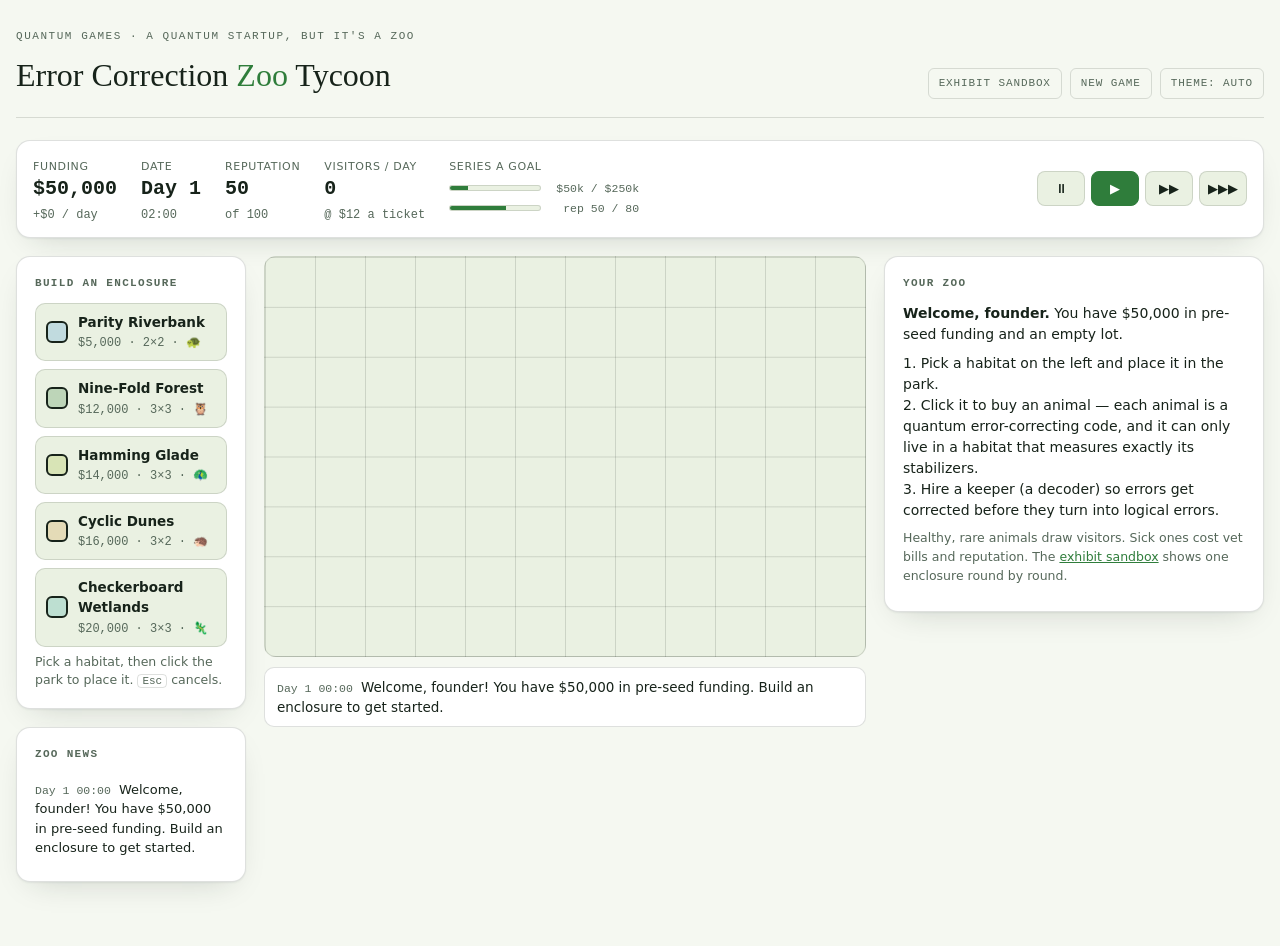
==== commit 54bb01cd: "Zoo Tycoon v1 groundwork: factual placards, code analysis, detector engine M4 placards: structured, " ====
--- a/quantum-games/qec-zoo-tycoon/index.html
+++ b/quantum-games/qec-zoo-tycoon/index.html
@@ -236,6 +236,7 @@
 
 <script src="../stabilizer.js"></script>
 <script src="zoo-data.js"></script>
+<script src="placard.js"></script>
 <script src="exhibit-sim.js"></script>
 <script src="exhibit-view.js"></script>
 <script src="park.js"></script>
@@ -532,9 +533,7 @@
     insp.appendChild(hs);
     if (sp) {
       var d = h("details", "placard-d section");
-      d.innerHTML = "<summary>Zoo placard</summary><div class=\"placard\"><div>" + sp.placard + "</div>" +
-        '<div class="ops">Stabilizers: ' + sp.code.stabilizers.map(S.toString).join(", ") +
-        "<br>Logical X̄ = " + S.toString(sp.code.logicalX[0]) + ", Z̄ = " + S.toString(sp.code.logicalZ[0]) + "</div></div>";
+      d.innerHTML = "<summary>Zoo placard</summary><div class=\"placard\">" + Placard.html(sp) + "</div>";
       insp.appendChild(d);
     }
 
--- a/quantum-games/qec-zoo-tycoon/zoo.css
+++ b/quantum-games/qec-zoo-tycoon/zoo.css
@@ -199,6 +199,15 @@
 
 .placard { font-size: 14px; }
 .placard .ops { font-family: var(--font-mono); font-size: 12.5px; color: var(--ink-dim); margin-top: 8px; word-break: break-all; }
+.placard p { margin: 0 0 8px; }
+.placard h4 { font-size: 11px; letter-spacing: 0.06em; text-transform: uppercase; color: var(--ink-dim); margin: 12px 0 4px; }
+.placard ul { margin: 0; padding-left: 18px; }
+.placard li { margin-bottom: 4px; }
+.placard .facts { display: grid; grid-template-columns: max-content 1fr; gap: 3px 12px; margin: 8px 0 0; font-size: 13px; }
+.placard .facts dt { color: var(--ink-dim); }
+.placard .facts dd { margin: 0; }
+.placard .src { margin: 10px 0 0; font-size: 13px; }
+.placard a { color: var(--accent); }
 
 .log { list-style: none; margin: 0; padding: 0; max-height: 220px; overflow-y: auto; font-size: 13px; }
 .log li { padding: 5px 0; border-bottom: 1px solid var(--line); }
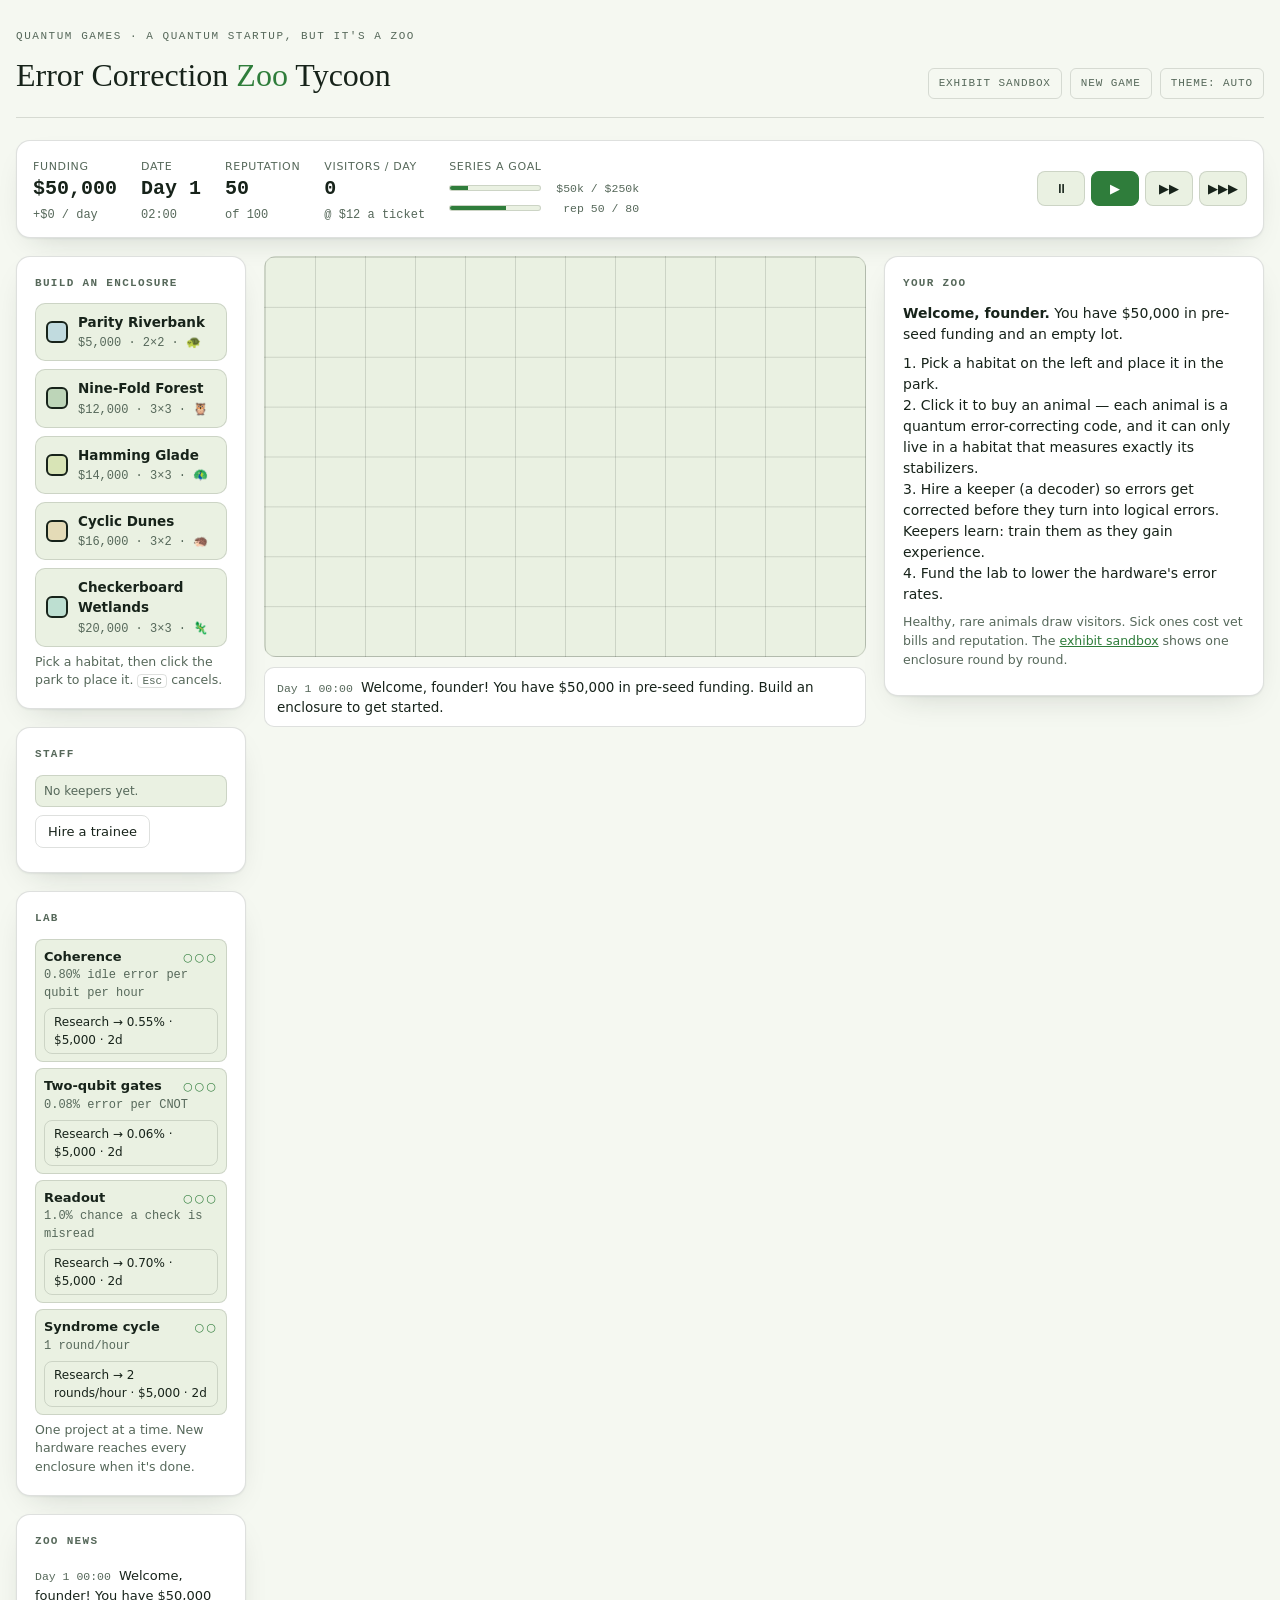
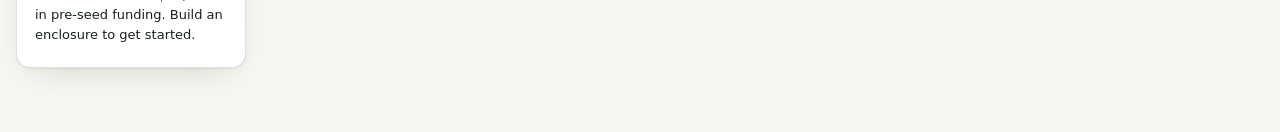
==== commit efa4b475: "Zoo Tycoon M6: learning keepers, the lab, noisy measurements in the game Exhibits now run on detecto" ====
--- a/quantum-games/qec-zoo-tycoon/index.html
+++ b/quantum-games/qec-zoo-tycoon/index.html
@@ -139,6 +139,24 @@
   .overview .g { font-size: 20px; width: 26px; text-align: center; }
   .overview .nm { flex: 1; min-width: 0; }
   .overview .h { font-family: var(--font-mono); font-size: 12px; color: var(--ink-dim); }
+  .keeper-card { border: 1px solid var(--line); border-radius: 10px; padding: 10px 12px; background: var(--bg-panel-2); font-size: 13.5px; }
+  .keeper-card .who { display: flex; justify-content: space-between; gap: 8px; align-items: baseline; }
+  .keeper-card .who b { font-size: 15px; }
+  .keeper-card .meta { font-family: var(--font-mono); font-size: 12px; color: var(--ink-dim); }
+  .keeper-card .algo { margin: 6px 0; }
+  .keeper-card .warn { color: var(--sick); font-size: 12.5px; margin: 6px 0; }
+  .meter { height: 6px; border-radius: 3px; background: var(--line); overflow: hidden; margin: 3px 0 6px; }
+  .meter i { display: block; height: 100%; background: var(--accent); }
+  .btn-row { display: flex; gap: 8px; flex-wrap: wrap; margin-top: 8px; }
+  .staff-list, .lab-list { list-style: none; margin: 0; padding: 0; display: flex; flex-direction: column; gap: 6px; font-size: 13px; }
+  .staff-list li { display: flex; justify-content: space-between; gap: 8px; align-items: center; padding: 6px 8px; border: 1px solid var(--line); border-radius: 8px; background: var(--bg-panel-2); }
+  .staff-list .s { font-size: 12px; color: var(--ink-dim); }
+  .lab-list li { padding: 7px 8px; border: 1px solid var(--line); border-radius: 8px; background: var(--bg-panel-2); }
+  .lab-list .top { display: flex; justify-content: space-between; gap: 6px; align-items: baseline; }
+  .lab-list .v { font-family: var(--font-mono); font-size: 12px; color: var(--ink-dim); }
+  .lab-list .pips { letter-spacing: 2px; color: var(--accent); font-size: 11px; }
+  .lab-list .btn { margin-top: 6px; font-size: 12px; padding: 4px 9px; width: 100%; white-space: normal; text-align: left; }
+  .lab-list .busy { font-size: 12px; color: var(--ink-dim); margin-top: 4px; }
   details.placard-d summary { cursor: pointer; font-size: 13px; font-weight: 600; }
   details.placard-d .placard { margin-top: 8px; }
   .insp-foot { display: flex; justify-content: space-between; gap: 10px; flex-wrap: wrap; margin-top: 18px; align-items: center; }
@@ -214,6 +232,17 @@
         <div class="hint" id="toolHint">Pick a habitat, then click the park to place it. <span class="kbd">Esc</span> cancels.</div>
       </div>
       <div class="panel">
+        <h2>Staff</h2>
+        <ul class="staff-list" id="staff"></ul>
+        <div class="btn-row"><button class="btn quiet" id="hireBtn" type="button">Hire a trainee</button></div>
+        <div class="hint" id="staffHint"></div>
+      </div>
+      <div class="panel">
+        <h2>Lab</h2>
+        <ul class="lab-list" id="lab"></ul>
+        <div class="hint">One project at a time. New hardware reaches every enclosure when it's done.</div>
+      </div>
+      <div class="panel">
         <h2>Zoo news</h2>
         <ul class="log" id="log"></ul>
       </div>
@@ -235,6 +264,7 @@
 <div class="modal" id="modal" hidden role="dialog" aria-modal="true" aria-labelledby="modalTitle"><div class="card" id="modalCard"></div></div>
 
 <script src="../stabilizer.js"></script>
+<script src="../detectors.js"></script>
 <script src="zoo-data.js"></script>
 <script src="placard.js"></script>
 <script src="exhibit-sim.js"></script>
@@ -242,8 +272,8 @@
 <script src="park.js"></script>
 <script>
 (function () {
-  var S = window.Stabilizer, Z = window.ZooData, V = window.ExhibitView, Park = window.Park;
-  var SPECIES = Z.SPECIES, BIOMES = Z.BIOMES, KEEPERS = Z.KEEPERS, ECO = Z.ECONOMY;
+  var S = window.Stabilizer, Z = window.ZooData, V = window.ExhibitView, Park = window.Park, X = window.ExhibitSim;
+  var SPECIES = Z.SPECIES, BIOMES = Z.BIOMES, LEVELS = Z.KEEPER_LEVELS, LAB = Z.LAB, ECO = Z.ECONOMY;
 
   function $(id) { return document.getElementById(id); }
   function h(tag, cls, html) {
@@ -258,9 +288,12 @@
   function healthClass(v) { return v < 40 ? "low" : v < 75 ? "mid" : ""; }
   function popcount(v) { var c = 0; while (v) { c += v & 1; v >>>= 1; } return c; }
   function channelName(c) {
-    return { depolarizing: "Depolarizing", bitFlip: "Bit flips only", phaseFlip: "Phase flips only", biasedZ: "Z-biased" }[c.channel] +
-      ", " + (c.p * 100).toFixed(1) + "% per qubit per hour";
-  }
+    return { depolarizing: "depolarizing", bitFlip: "bit flips only", phaseFlip: "phase flips only", biasedZ: "Z-biased" }[c.channel];
+  }
+  function pct(v) { return (v * 100).toFixed(v < 0.01 ? 2 : 1) + "%"; }
+  function labValueText(dial, v) { return dial === "cycle" ? v + " round" + (v === 1 ? "" : "s") + "/hour" : pct(v); }
+  function keeperTitle(k) { return LEVELS[k.level].title; }
+  function whenText(untilTick) { return clock(untilTick).replace(":00", "h"); }
 
   // ---------- state ----------
   var park = Park.createPark();
@@ -384,8 +417,9 @@
         nm.textContent = BIOMES[rec.biomeId].name;
         hb.parentNode.style.display = "none";
       }
-      kp.textContent = rec.keeperId ? KEEPERS[rec.keeperId].glyph : (rec.animal ? "⚠️" : "");
-      kp.title = rec.keeperId ? KEEPERS[rec.keeperId].name : "No keeper";
+      var kk = rec.keeperId ? park.keepers[rec.keeperId] : null;
+      kp.textContent = kk ? (kk.training ? "📚" : "🧑‍🌾") + kk.level : (rec.animal ? "⚠️" : "");
+      kp.title = kk ? kk.name + ", " + keeperTitle(kk) + (kk.training ? " (studying)" : "") : "No keeper";
       e.classList.toggle("sel", ui.selected === id);
       e.classList.toggle("sick", (ui.sickFlash[id] || 0) > now);
     });
@@ -461,7 +495,7 @@
       views.innerHTML =
         '<div class="view"><div class="cap"><span>Really there</span></div><svg id="iGod" role="img" aria-label="Errors in the last incident"></svg></div>' +
         '<div class="view"><div class="cap"><span>Keeper sees</span><span class="mono" id="iFired"></span></div><svg id="iKeeper" role="img" aria-label="Checks fired in the last incident"></svg>' +
-        '<div class="overlay" id="iNoKeeper"' + (rec.keeperId ? " hidden" : "") + "><span>No keeper on duty.</span></div></div>";
+        '<div class="overlay" id="iNoKeeper"' + (rec.keeperId ? " hidden" : "") + "><span>No keeper: nobody is measuring.</span></div></div>";
       sec.appendChild(views);
       insp.appendChild(sec);
 
@@ -474,28 +508,7 @@
     }
 
     // Keeper
-    var ks = h("div", "section");
-    ks.appendChild(h("span", "label", "Zookeeper"));
-    var seg = h("div", "seg");
-    [[null, "None"]].concat(Object.keys(KEEPERS).map(function (k) { return [k, KEEPERS[k].glyph + " " + KEEPERS[k].name]; }))
-      .forEach(function (opt) {
-        var b = h("button", rec.keeperId === opt[0] ? "on" : "", opt[1]);
-        b.type = "button";
-        b.title = opt[0] ? KEEPERS[opt[0]].blurb + " $" + KEEPERS[opt[0]].salary + "/day" : "No keeper";
-        b.addEventListener("click", function () {
-          if (rec.keeperId === opt[0]) return;
-          Park.setKeeper(park, rec.id, opt[0]);
-          post(opt[0] ? "Hired a <b>" + KEEPERS[opt[0]].name + "</b> for the " + Park.exhibitLabel(rec) + " ($" + KEEPERS[opt[0]].salary + "/day)."
-            : "Let the keeper at the " + Park.exhibitLabel(rec) + " go.");
-          refreshAll();
-        });
-        seg.appendChild(b);
-      });
-    ks.appendChild(seg);
-    ks.appendChild(h("div", "hint", rec.keeperId
-      ? KEEPERS[rec.keeperId].blurb + " $" + KEEPERS[rec.keeperId].salary + "/day."
-      : rec.animal ? "⚠️ Nobody is measuring the checks — errors will pile up." : "You can hire a keeper before the animal arrives."));
-    insp.appendChild(ks);
+    insp.appendChild(renderKeeperSection(rec));
 
     // Animal purchase
     if (!rec.animal) {
@@ -529,7 +542,18 @@
     // Habitat info + placard
     var hs = h("div", "section");
     hs.appendChild(h("span", "label", "Habitat"));
-    hs.appendChild(h("div", "hint", biome.blurb + "<br>Climate: " + channelName(biome.climate) + ". Upkeep $" + biome.upkeep + "/day."));
+    var nm = rec.animal ? rec.animal.mem.noise : null;
+    var noiseText = "";
+    if (nm) {
+      var pd = nm.rates.map(function (r) { return r.pX + r.pY + r.pZ; }), qs = nm.q;
+      var range = function (a) {
+        var lo = pct(Math.min.apply(null, a)), hi = pct(Math.max.apply(null, a));
+        return lo === hi ? lo : lo + "–" + hi;
+      };
+      noiseText = "<br>Per round: data error " + range(pd) + " per qubit, misread " + range(qs) + " per check" +
+        " (lab hardware; more wires mean more gate errors).";
+    }
+    hs.appendChild(h("div", "hint", biome.blurb + "<br>Noise: " + channelName(biome.climate) + ". Upkeep $" + biome.upkeep + "/day." + noiseText));
     insp.appendChild(hs);
     if (sp) {
       var d = h("details", "placard-d section");
@@ -540,8 +564,8 @@
     var foot = h("div", "insp-foot");
     if (rec.animal) {
       var q = new URLSearchParams({
-        species: rec.animal.speciesId, keeper: rec.keeperId || "none",
-        channel: biome.climate.channel, p: String(biome.climate.p)
+        species: rec.animal.speciesId, keeper: String(rec.animal.level || "none"),
+        channel: biome.climate.channel, p: String(Park.labValues(park).coherence), q: String(Park.labValues(park).readout)
       });
       var a = h("a", "ghost", "Watch closely in the sandbox →");
       a.href = "sandbox.html?" + q.toString();
@@ -568,6 +592,165 @@
     updateInspector();
   }
 
+  function renderKeeperSection(rec) {
+    var ks = h("div", "section");
+    ks.appendChild(h("span", "label", "Zookeeper"));
+    var k = rec.keeperId ? park.keepers[rec.keeperId] : null;
+    if (!k) {
+      ks.appendChild(h("div", "hint", rec.animal ? "⚠️ Nobody is measuring the checks: errors will pile up." : "You can hire a keeper before the animal arrives."));
+      var row = h("div", "btn-row");
+      var hire = h("button", "btn", "Hire a trainee (" + money(LEVELS[1].salary) + "/day)");
+      hire.type = "button";
+      hire.addEventListener("click", function () {
+        var r = Park.hireKeeper(park, rec.id);
+        post("Hired <b>" + r.keeper.name + "</b>, a trainee keeper, for the " + Park.exhibitLabel(rec) + ".");
+        refreshAll();
+      });
+      row.appendChild(hire);
+      ks.appendChild(row);
+      var free = park.keeperOrder.map(function (id) { return park.keepers[id]; }).filter(function (x) { return !x.exhibitId; });
+      if (free.length) {
+        var ul = h("ul", "staff-list");
+        ul.style.marginTop = "8px";
+        free.forEach(function (fk) {
+          var li = h("li", "", "<span><b>" + fk.name + "</b> <span class=\"s\">" + keeperTitle(fk) + " · in the staff room</span></span>");
+          var b = h("button", "btn quiet", "Assign");
+          b.type = "button";
+          b.addEventListener("click", function () {
+            Park.assignKeeper(park, fk.id, rec.id);
+            post("<b>" + fk.name + "</b> now looks after the " + Park.exhibitLabel(rec) + ".");
+            refreshAll();
+          });
+          li.appendChild(b);
+          ul.appendChild(li);
+        });
+        ks.appendChild(ul);
+      }
+      return ks;
+    }
+    var card = h("div", "keeper-card");
+    card.innerHTML = '<div class="who"><span><b>' + k.name + "</b> · " + keeperTitle(k) + '</span><span class="meta">' + money(Park.keeperSalary(k)) + "/day</span></div>" +
+      '<div class="algo" id="kAlgo"></div><div class="warn" id="kWarn" hidden></div>' +
+      '<div class="meta">Speed <span id="kSpeed"></span> work/hour</div><div class="meter"><i id="kSpeedBar"></i></div>' +
+      '<div class="meta" id="kXpText"></div><div class="meter"><i id="kXpBar"></i></div>';
+    var row2 = h("div", "btn-row");
+    var train = h("button", "btn", "Train");
+    train.type = "button"; train.id = "kTrain";
+    train.addEventListener("click", function () {
+      var r = Park.trainKeeper(park, k.id);
+      if (!r.ok) { post(r.reason, "sick"); return; }
+      post("<b>" + k.name + "</b> enrolled in " + LEVELS[k.level + 1].title.toLowerCase() + " training, done " + whenText(r.until) + ".");
+      refreshAll();
+    });
+    row2.appendChild(train);
+    var away = h("button", "btn quiet", "To staff room");
+    away.type = "button";
+    away.addEventListener("click", function () {
+      Park.assignKeeper(park, k.id, null);
+      post("<b>" + k.name + "</b> left the " + Park.exhibitLabel(rec) + " for the staff room.");
+      refreshAll();
+    });
+    row2.appendChild(away);
+    card.appendChild(row2);
+    ks.appendChild(card);
+    return ks;
+  }
+  function updateKeeperSection(rec) {
+    var k = rec.keeperId ? park.keepers[rec.keeperId] : null, algo = $("kAlgo");
+    if (!k || !algo) return;
+    var eff = rec.animal ? rec.animal.level : k.level;
+    algo.innerHTML = LEVELS[eff].blurb;
+    var warn = $("kWarn");
+    if (rec.animal && eff < k.level) {
+      var need = X.workPerRound(rec.animal, k.level) * X.roundsPerTick(rec.animal);
+      warn.hidden = false;
+      warn.textContent = "⚠️ Knows " + LEVELS[k.level].title.toLowerCase() + " decoding, but can't keep up with it here (needs " +
+        need.toFixed(1) + " work/hour at " + X.roundsPerTick(rec.animal) + " round(s)/hour), so uses " + LEVELS[eff].title.toLowerCase() + " decoding. Speed grows with experience.";
+    } else warn.hidden = true;
+    var sp = Park.keeperSpeed(k), SPD = Z.KEEPER_SPEED;
+    $("kSpeed").textContent = sp.toFixed(1) + " / " + SPD.max;
+    $("kSpeedBar").style.width = (100 * sp / SPD.max) + "%";
+    var tb = $("kTrain");
+    if (k.training) {
+      $("kXpText").textContent = "Studying for " + LEVELS[k.training.toLevel].title.toLowerCase() + ": done " + whenText(k.training.untilTick);
+      var t0 = k.training.untilTick - Z.TRAINING[k.training.toLevel].days * ECO.ticksPerDay;
+      $("kXpBar").style.width = Math.min(100, 100 * (park.tick - t0) / (k.training.untilTick - t0)) + "%";
+      tb.disabled = true; tb.textContent = "Studying…"; tb.title = "";
+    } else if (k.level >= Z.MAX_KEEPER_LEVEL) {
+      $("kXpText").textContent = "Experience " + Math.floor(k.xp) + " rounds · fully trained";
+      $("kXpBar").style.width = "100%";
+      tb.disabled = true; tb.textContent = "Fully trained"; tb.title = "";
+    } else {
+      var c = Park.canTrain(park, k.id), next = Z.TRAINING[k.level + 1];
+      $("kXpText").textContent = "Experience " + Math.floor(k.xp) + " / " + next.xp + " rounds for the next course";
+      $("kXpBar").style.width = Math.min(100, 100 * k.xp / next.xp) + "%";
+      tb.disabled = !c.ok;
+      tb.textContent = "Train → " + LEVELS[k.level + 1].title + " (" + money(next.fee) + ", " + next.days + " day" + (next.days === 1 ? "" : "s") + ")";
+      tb.title = c.ok ? LEVELS[k.level + 1].blurb : c.reason;
+    }
+  }
+
+  // ---------- staff & lab panels ----------
+  function renderStaff() {
+    var ul = $("staff");
+    ul.innerHTML = "";
+    if (!park.keeperOrder.length) ul.appendChild(h("li", "", '<span class="s">No keepers yet.</span>'));
+    park.keeperOrder.forEach(function (id) {
+      var k = park.keepers[id], rec = k.exhibitId ? park.exhibits[k.exhibitId] : null;
+      var li = h("li", "", "<span><b>" + k.name + "</b> " + (k.training ? "📚" : "") + '<br><span class="s">' + keeperTitle(k) + " · " +
+        (rec ? Park.exhibitLabel(rec) : "staff room") + "</span></span>");
+      if (rec) { li.style.cursor = "pointer"; li.addEventListener("click", function () { select(rec.id); }); }
+      else {
+        var f = h("button", "btn quiet", "Let go");
+        f.type = "button";
+        f.addEventListener("click", function () { Park.fireKeeper(park, k.id); post("Let <b>" + k.name + "</b> go."); refreshAll(); });
+        li.appendChild(f);
+      }
+      ul.appendChild(li);
+    });
+    var payroll = park.keeperOrder.reduce(function (a, id) { return a + Park.keeperSalary(park.keepers[id]); }, 0);
+    $("staffHint").textContent = park.keeperOrder.length ? "Payroll " + money(payroll) + "/day (keepers in the staff room are paid too)." : "";
+  }
+  function renderLab() {
+    var ul = $("lab");
+    ul.innerHTML = "";
+    var proj = park.lab.project;
+    Object.keys(LAB).forEach(function (dial) {
+      var d = LAB[dial], lvl = park.lab.levels[dial], v = d.values[lvl];
+      var pips = ""; for (var i = 1; i < d.values.length; i++) pips += i <= lvl ? "●" : "○";
+      var li = h("li", "", '<div class="top"><b>' + d.name + '</b><span class="pips">' + pips + "</span></div>" +
+        '<div class="v">' + labValueText(dial, v) + " " + (dial === "cycle" ? "" : d.unit) + "</div>");
+      li.title = d.blurb;
+      if (proj && proj.dial === dial) {
+        li.appendChild(h("div", "busy", "Researching → " + labValueText(dial, d.values[lvl + 1]) + ", done " + whenText(proj.untilTick)));
+      } else if (lvl + 1 < d.values.length) {
+        var step = Z.RESEARCH[lvl + 1];
+        var b = h("button", "btn quiet", "Research → " + labValueText(dial, d.values[lvl + 1]) + " · " + money(step.fee) + " · " + step.days + "d");
+        b.type = "button";
+        b.dataset.dial = dial;
+        b.disabled = !Park.canResearch(park, dial).ok;
+        b.addEventListener("click", function () {
+          var r = Park.startResearch(park, dial);
+          if (!r.ok) { post(r.reason, "sick"); return; }
+          post("The lab started work on <b>" + d.name.toLowerCase() + "</b>, done " + whenText(r.until) + ".");
+          refreshAll();
+        });
+        li.appendChild(b);
+      } else li.appendChild(h("div", "busy", "Fully upgraded."));
+      ul.appendChild(li);
+    });
+  }
+  function updateLabButtons() {
+    Array.prototype.forEach.call(document.querySelectorAll("#lab .btn"), function (b) {
+      b.disabled = !Park.canResearch(park, b.dataset.dial).ok;
+    });
+  }
+  $("hireBtn").addEventListener("click", function () {
+    var r = Park.hireKeeper(park, null);
+    post("Hired <b>" + r.keeper.name + "</b>, a trainee keeper. They're waiting in the staff room.");
+    refreshAll();
+  });
+
   function renderOverview() {
     insp.appendChild(h("h2", "", "Your zoo"));
     if (!park.order.length) {
@@ -575,7 +758,8 @@
         "<p><b>Welcome, founder.</b> You have " + money(park.cash) + " in pre-seed funding and an empty lot.</p>" +
         "<p>1. Pick a habitat on the left and place it in the park.<br>" +
         "2. Click it to buy an animal — each animal is a quantum error-correcting code, and it can only live in a habitat that measures exactly its stabilizers.<br>" +
-        "3. Hire a keeper (a decoder) so errors get corrected before they turn into logical errors.</p>" +
+        "3. Hire a keeper (a decoder) so errors get corrected before they turn into logical errors. Keepers learn: train them as they gain experience.<br>" +
+        "4. Fund the lab to lower the hardware's error rates.</p>" +
         "<p class=\"hint\">Healthy, rare animals draw visitors. Sick ones cost vet bills and reputation. " +
         "The <a href=\"sandbox.html\">exhibit sandbox</a> shows one enclosure round by round.</p>"));
       return;
@@ -607,15 +791,16 @@
     Array.prototype.forEach.call(insp.querySelectorAll(".species-list .btn"), function (b) {
       b.disabled = !b.dataset.ok || park.cash < Number(b.dataset.cost);
     });
-    if (!rec.animal) return;
+    if (!rec.animal) { updateKeeperSection(rec); return; }
     var an = rec.animal, hv = Math.round(an.health);
     $("iHealth").textContent = hv + "%";
     var fill = $("iHealthFill");
     fill.style.width = hv + "%";
     fill.className = "fill " + healthClass(an.health);
-    var inc = an.incident, hasKeeper = !!rec.keeperId;
+    updateKeeperSection(rec);
+    var inc = an.incident, hasKeeper = an.level > 0;
     var view = inc ? { errors: inc.before, pulse: null, syndrome: inc.syndrome, correction: inc.correction, keeper: hasKeeper }
-      : { errors: an.E, pulse: null, syndrome: null, correction: null, keeper: hasKeeper };
+      : { errors: X.residual(an), pulse: null, syndrome: null, correction: null, keeper: hasKeeper };
     var key = inc ? inc.tick + ":" + an.rounds : "none";
     if (insp.dataset.drawn !== key + ":" + hasKeeper) {
       insp.dataset.drawn = key + ":" + hasKeeper;
@@ -623,11 +808,12 @@
       V.draw($("iKeeper"), an.speciesId, view, "keeper");
       var born = rec.animalTick || 0;
       $("iIncident").textContent = inc ? "· " + clock(born + inc.tick) + (inc.sick ? " · logical " + inc.sick.kind + "!" : "") : "· none yet";
-      $("iFired").textContent = inc && hasKeeper && inc.syndrome !== null ? popcount(inc.syndrome) + " fired" : "";
+      $("iFired").textContent = inc && hasKeeper && inc.syndrome !== null ? popcount(inc.syndrome) + " lit" +
+        (inc.flips ? " · " + popcount(inc.flips) + " misread" : "") : "";
     }
     $("iSick").textContent = an.sick;
     $("iVis").textContent = Math.round(Park.exhibitVisitors(park, rec));
-    $("iCost").textContent = money(Park.exhibitCosts(rec));
+    $("iCost").textContent = money(Park.exhibitCosts(park, rec));
   }
 
   // ---------- top bar ----------
@@ -667,6 +853,8 @@
   function refreshAll() {
     renderTopbar();
     renderTools();
+    renderStaff();
+    renderLab();
     renderPark();
     renderInspector();
     saveGame();
@@ -745,8 +933,8 @@
       openModal('<span class="eyebrow">Day ' + park.endDay + '</span><h2 class="title" id="modalTitle">Ran out of runway</h2>' +
         "<p>After " + ECO.bankruptDays + " days in the red, the board pulled the plug.</p>" + zooSummary() +
         '<p class="hint">Tips: every animal needs a keeper — unkept codes are worse than a bare qubit. ' +
-        "Match the keeper to the animal: the Perfect Pangolin is a perfect code, so an Intern already knows every syndrome it can produce, " +
-        "while the Owl and Axolotl roughly halve their sick days with a Keeper. Don't build enclosures you can't stock yet.</p>",
+        "Train keepers whose animals keep getting sick: space-time decoders see through misread checks. " +
+        "The lab lowers error rates for every enclosure at once. Don't build enclosures you can't stock yet.</p>",
         [{ label: "Look around", cls: "quiet", onClick: function () { closeModal(false); } },
          { label: "New game", onClick: function () { closeModal(false); newGame(); } }]);
     }
@@ -795,7 +983,8 @@
         var rec = park.exhibits[e.exhibitId];
         ui.sickFlash[e.exhibitId] = performance.now() + 1200;
         var why = e.cause === "undetectable" ? "errors slipped past the checks"
-          : e.cause === "miscorrected" ? "the keeper's correction backfired" : "nobody kept up with the errors";
+          : e.cause === "miscorrected" ? "the keeper's correction backfired"
+          : rec && rec.animal && rec.animal.level ? "too many errors at once to tell apart" : "nobody was measuring the checks";
         post("The " + SPECIES[e.speciesId].name + " in the " + Park.exhibitLabel(rec) + " caught a logical " + e.kind +
           " — " + why + ". Vet bill −" + money(e.bill).slice(1) + ".", "sick");
       } else if (e.type === "day") {
@@ -804,6 +993,13 @@
             ", running costs " + money(e.expenses) + (e.vet ? ", vet bills " + money(e.vet) : "") + ".");
         }
         saveGame();
+      } else if (e.type === "trained") {
+        post("🎓 <b>" + e.name + "</b> finished training and is now a " + LEVELS[e.level].title.toLowerCase() + ".");
+        refreshAll();
+      } else if (e.type === "research") {
+        post("🔬 Lab breakthrough: <b>" + LAB[e.dial].name.toLowerCase() + "</b> is now " + labValueText(e.dial, e.value) +
+          ". Every enclosure has the new hardware.");
+        refreshAll();
       } else if (e.type === "debt") {
         post("⚠️ The zoo ended the day in debt. " + e.daysLeft + " more day" + (e.daysLeft === 1 ? "" : "s") +
           " in the red and the board pulls the plug.", "sick");
@@ -830,7 +1026,7 @@
         handleEvents(Park.tick(park));
         if (ui.selected !== null && !park.exhibits[ui.selected]) ui.selected = null;
       }
-      if (n) { renderTopbar(); updateToolAffordability(); updateInspector(); }
+      if (n) { renderTopbar(); updateToolAffordability(); updateLabButtons(); updateInspector(); }
     }
     updatePark(); // sick flashes fade with wall-clock time
     requestAnimationFrame(frame);
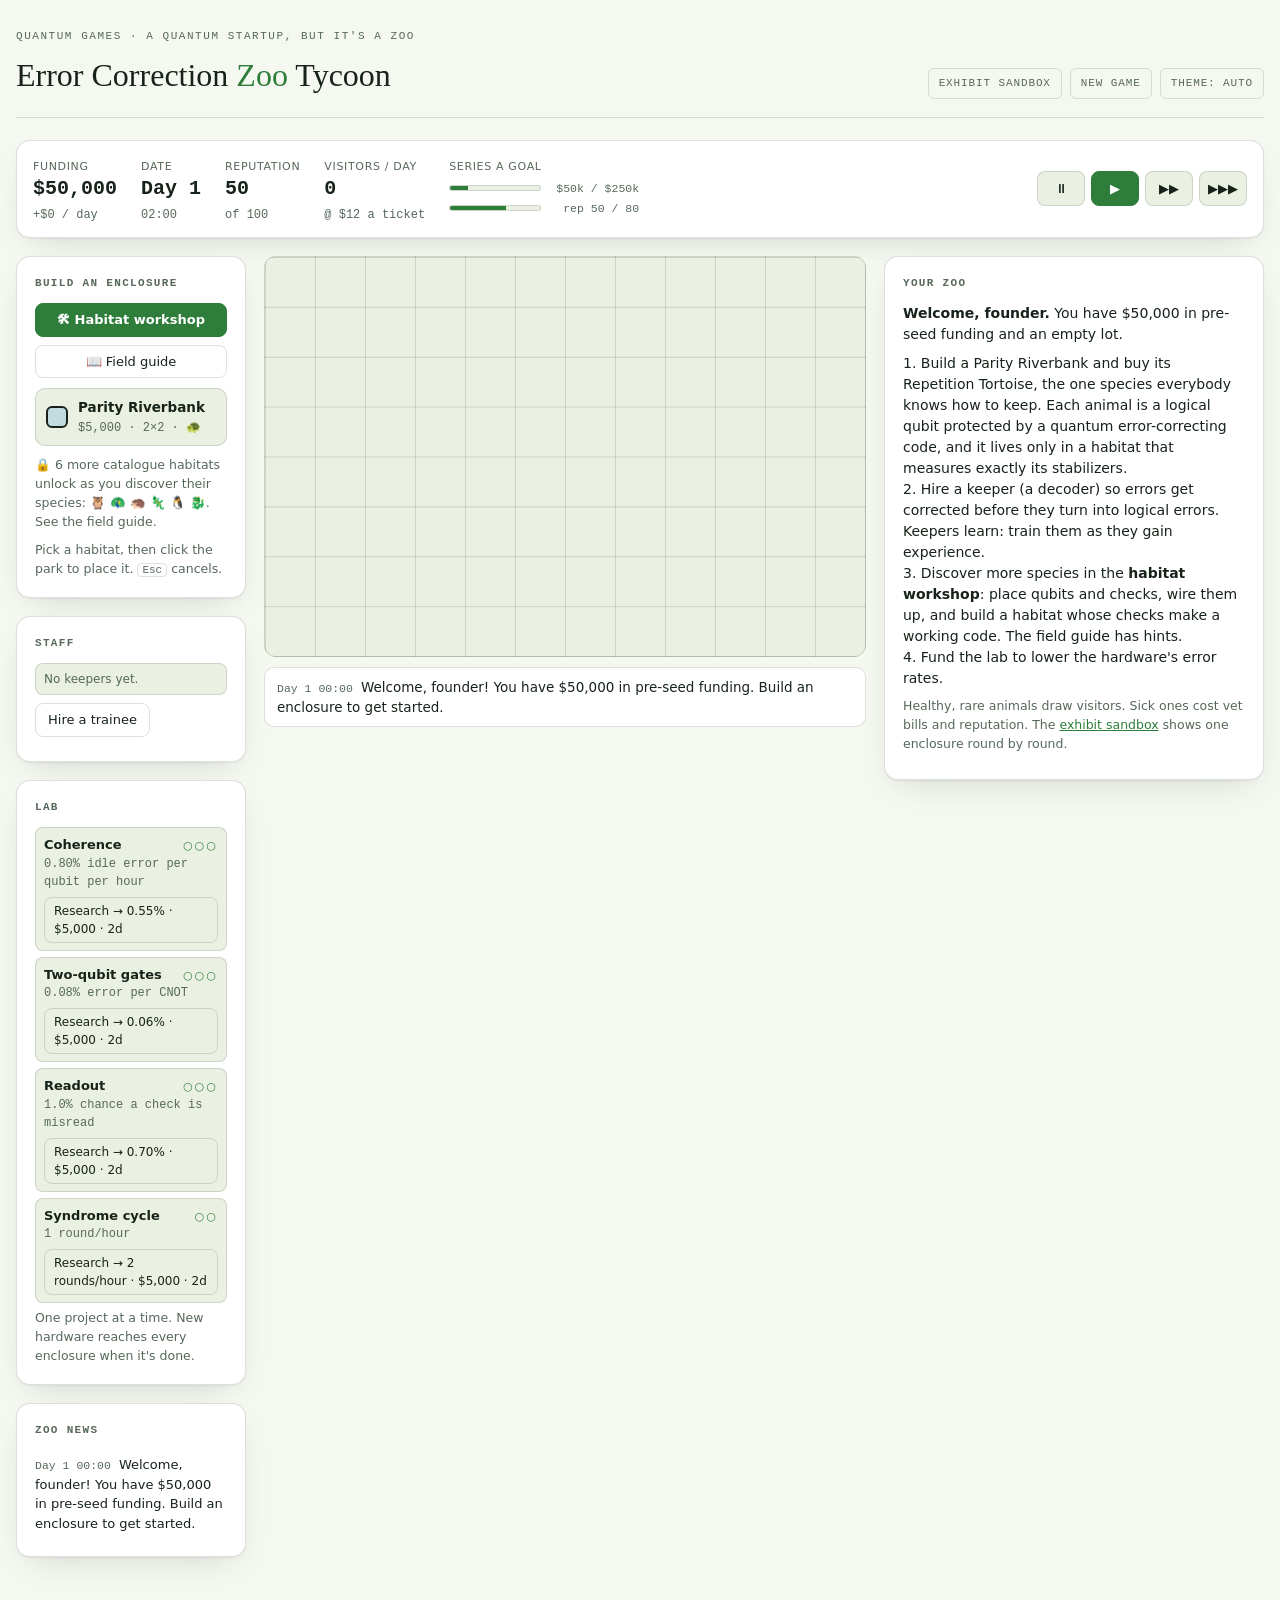
==== commit b35fae2f: "M7: habitat workshop, discovery and multi-animal exhibits - habitat.js: player designs (qubits, chec" ====
--- a/quantum-games/qec-zoo-tycoon/index.html
+++ b/quantum-games/qec-zoo-tycoon/index.html
@@ -81,7 +81,7 @@
   .enc.sel { box-shadow: 0 0 0 3px var(--accent); }
   .enc.sick { animation: sickflash 1.2s ease; }
   @keyframes sickflash { 0%, 60% { box-shadow: 0 0 0 4px var(--sick); background: var(--sick-soft); } }
-  .enc .g { font-size: clamp(18px, 3.2vw, 36px); line-height: 1.1; }
+  .enc .g { font-size: clamp(18px, 3.2vw, 36px); line-height: 1.1; white-space: nowrap; }
   .enc .g.empty { opacity: 0.45; font-size: clamp(14px, 2vw, 22px); }
   .enc .nm { font-size: 11.5px; font-weight: 600; text-align: center; line-height: 1.2; color: var(--ink); white-space: nowrap; overflow: hidden; text-overflow: ellipsis; max-width: 100%; }
   @media (max-width: 600px) { .enc .nm { display: none; } }
@@ -188,6 +188,62 @@
   .modal p { margin: 8px 0; }
   .neg-t { color: var(--sick); }
   .pos-t { color: var(--accent); }
+  .modal .card.wide { width: min(980px, 100%); }
+
+  /* ---- build menu extras ---- */
+  .build-top { margin: 0 0 10px; }
+  .build-top .btn { flex: 1 1 auto; }
+  .locked-note { margin: 2px 0 4px; }
+  .b-floe   { --bc: rgba(120, 180, 220, 0.22); --bb: rgba(90, 150, 200, 0.85); }
+  .b-marsh  { --bc: rgba(20, 130, 120, 0.26); --bb: rgba(15, 110, 100, 0.9); }
+  .b-design { --bc: rgba(150, 110, 200, 0.2); --bb: rgba(130, 90, 190, 0.85); }
+
+  /* ---- habitat workshop ---- */
+  .ws { display: grid; grid-template-columns: minmax(0, 440px) minmax(0, 1fr); gap: 18px; align-items: start; margin-top: 10px; }
+  @media (max-width: 760px) { .ws { grid-template-columns: minmax(0, 1fr); } }
+  .ws-tools { margin-bottom: 8px; }
+  .ws-tools button { flex: 1 1 auto; }
+  .ws-grid { display: block; width: 100%; aspect-ratio: 1; background: var(--bg-panel-2); border: 1px solid var(--line); border-radius: 10px; cursor: pointer; touch-action: manipulation; }
+  .ws-dot { fill: var(--ink-dim); opacity: 0.35; }
+  .ws-wire { stroke-width: 2.5; stroke-linecap: round; }
+  .ws-wire.sel { stroke-width: 4; }
+  .ws-wire.dim { opacity: 0.3; }
+  .ws-qubit { fill: var(--qubit); stroke: var(--ink); stroke-width: 2; }
+  .ws-qubit.idle { stroke-dasharray: 3 3; stroke: var(--ink-dim); }
+  .ws-qubit.wired { stroke: var(--accent); stroke-width: 3.5; }
+  .ws-qlabel { font: 600 11px var(--font-mono); fill: var(--ink); pointer-events: none; }
+  .ws-check { fill: var(--bg-panel); stroke-width: 3; }
+  .ws-check.sel { fill: var(--accent-soft); stroke-width: 4.5; }
+  .ws-check.clash { fill: var(--sick-soft); stroke-dasharray: 5 3; }
+  .ws-clabel { font: 700 11px var(--font-mono); fill: var(--ink); pointer-events: none; }
+  .ws-letter { font: 700 11px var(--font-mono); pointer-events: none; }
+  .ws-read { font-size: 13.5px; }
+  .ws-read .facts { display: grid; grid-template-columns: max-content 1fr; gap: 3px 12px; margin: 8px 0; font-size: 13px; }
+  .ws-read .facts dt { color: var(--ink-dim); }
+  .ws-read .facts dd { margin: 0; font-family: var(--font-mono); font-size: 12.5px; }
+  .ws-id { font-size: 15px; }
+  .ws-id.new { color: var(--accent); }
+  .ws-name { display: flex; gap: 8px; align-items: center; margin-top: 10px; font-size: 13px; flex-wrap: wrap; }
+  .ws-name input { font: inherit; flex: 1 1 160px; min-width: 0; padding: 5px 8px; border-radius: 8px; border: 1px solid var(--line); background: var(--bg-panel-2); color: var(--ink); }
+  .ws-checkbox { margin-top: 14px; }
+  .ws-chead { font-size: 13.5px; margin-bottom: 6px; }
+  .ws-letters { display: flex; flex-wrap: wrap; gap: 4px; }
+  .ws-l { font: 700 13px var(--font-mono); min-width: 34px; padding: 2px 4px 4px; border-radius: 6px; border: 1px solid var(--line);
+    background: var(--bg-panel-2); color: var(--ink-dim); cursor: pointer; display: flex; flex-direction: column; align-items: center; line-height: 1.1; }
+  .ws-l span { font-size: 9.5px; font-weight: 500; color: var(--ink-dim); }
+  .ws-l.l-X { color: var(--check-x); border-color: var(--check-x); }
+  .ws-l.l-Z { color: var(--check-z); border-color: var(--check-z); }
+  .ws-l.l-Y { color: var(--check-mix); border-color: var(--check-mix); }
+  .ws-load { font: inherit; font-size: 13px; padding: 5px 8px; border-radius: 8px; border: 1px solid var(--line); background: var(--bg-panel-2); color: var(--ink); max-width: 100%; }
+
+  /* ---- field guide ---- */
+  .guide { list-style: none; margin: 10px 0 0; padding: 0; display: flex; flex-direction: column; gap: 8px; }
+  .guide li { border: 1px solid var(--line); border-radius: 10px; padding: 8px 10px; background: var(--bg-panel-2); font-size: 14px; }
+  .guide summary { cursor: pointer; }
+  .guide .g { font-size: 20px; }
+  .guide .mono { font-size: 12px; color: var(--ink-dim); }
+  .guide li.unknown { opacity: 0.9; border-style: dashed; }
+  .guide .placard { margin-top: 8px; }
 </style>
 </head>
 <body>
@@ -228,6 +284,10 @@
     <div>
       <div class="panel">
         <h2>Build an enclosure</h2>
+        <div class="btn-row build-top">
+          <button class="btn" id="workshopBtn" type="button">🛠 Habitat workshop</button>
+          <button class="btn quiet" id="guideBtn" type="button">📖 Field guide</button>
+        </div>
         <div class="tools" id="tools"></div>
         <div class="hint" id="toolHint">Pick a habitat, then click the park to place it. <span class="kbd">Esc</span> cancels.</div>
       </div>
@@ -266,10 +326,12 @@
 <script src="../stabilizer.js"></script>
 <script src="../detectors.js"></script>
 <script src="zoo-data.js"></script>
+<script src="habitat.js"></script>
 <script src="placard.js"></script>
 <script src="exhibit-sim.js"></script>
 <script src="exhibit-view.js"></script>
 <script src="park.js"></script>
+<script src="workshop.js"></script>
 <script>
 (function () {
   var S = window.Stabilizer, Z = window.ZooData, V = window.ExhibitView, Park = window.Park, X = window.ExhibitSim;
@@ -287,9 +349,15 @@
   function clock(tick) { return "Day " + (Math.floor(tick / ECO.ticksPerDay) + 1) + " " + pad2(tick % ECO.ticksPerDay) + ":00"; }
   function healthClass(v) { return v < 40 ? "low" : v < 75 ? "mid" : ""; }
   function popcount(v) { var c = 0; while (v) { c += v & 1; v >>>= 1; } return c; }
-  function channelName(c) {
-    return { depolarizing: "depolarizing", bitFlip: "bit flips only", phaseFlip: "phase flips only", biasedZ: "Z-biased" }[c.channel];
-  }
+  function channelName(ch) {
+    return { depolarizing: "depolarizing", bitFlip: "bit flips only", phaseFlip: "phase flips only", biasedZ: "Z-biased" }[ch];
+  }
+  function spOf(id) { return Park.speciesInfo(park, id); }
+  function habOf(rec) { return Park.habitatOf(park, rec); }
+  function label(rec) { return Park.exhibitLabel(park, rec); }
+  // Glyphs for an exhibit's animals: one per logical qubit (up to three).
+  function glyphs(sp, k) { var g = ""; for (var i = 0; i < Math.min(k, 3); i++) g += sp.glyph; return g + (k > 3 ? "×" + k : ""); }
+  function shortName(sp) { var w = sp.name.split(" "); return w.length > 1 ? w[w.length - 1] : sp.name; }
   function pct(v) { return (v * 100).toFixed(v < 0.01 ? 2 : 1) + "%"; }
   function labValueText(dial, v) { return dial === "cycle" ? v + " round" + (v === 1 ? "" : "s") + "/hour" : pct(v); }
   function keeperTitle(k) { return LEVELS[k.level].title; }
@@ -299,7 +367,8 @@
   var park = Park.createPark();
   var ui = {
     speed: 1,          // 0 = paused; otherwise multiplier
-    tool: null,        // biome id being placed, or null
+    tool: null,        // what's being placed: null | { kind: "biome", id } | { kind: "design", design, name, speciesName }
+    draft: null,       // the design open in the workshop
     hover: null,       // { x, y } cell under the pointer
     selected: null,    // exhibit id
     armedDemolish: false,
@@ -329,45 +398,77 @@
   }
 
   // ---------- palette ----------
+  function toolInfo(t) {
+    if (t.kind === "biome") { var b = BIOMES[t.id]; return { fp: b.footprint, cost: b.cost, name: b.name }; }
+    return { fp: Habitat.footprint(t.design.qubits.length + t.design.checks.length), cost: Habitat.price(t.design).cost, name: t.name };
+  }
+  function sameTool(a, b) {
+    return !!a && !!b && a.kind === b.kind && (a.kind === "biome" ? a.id === b.id : a.entryId === b.entryId && a.entryId !== undefined);
+  }
   function renderTools() {
     var box = $("tools");
     box.innerHTML = "";
+    var locked = Object.keys(BIOMES).filter(function (id) { return !Park.isKnown(park, BIOMES[id].native); });
     Object.keys(BIOMES).forEach(function (id) {
-      var b = BIOMES[id], sp = SPECIES[b.native];
-      var btn = h("button", "tool b-" + id + (ui.tool === id ? " on" : ""));
+      var b = BIOMES[id], sp = spOf(b.native), known = Park.isKnown(park, b.native), t = { kind: "biome", id: id };
+      if (!known) return;
+      var btn = h("button", "tool b-" + id + (sameTool(ui.tool, t) ? " on" : "") + (known ? "" : " locked"));
       btn.type = "button";
-      btn.dataset.biome = id;
-      btn.innerHTML = '<span class="sw"></span><span class="nm">' + b.name + "</span>" +
-        '<span class="meta">' + money(b.cost) + " · " + b.footprint[0] + "×" + b.footprint[1] + " · " + sp.glyph + "</span>";
-      btn.disabled = park.cash < b.cost;
-      btn.title = b.blurb;
-      btn.addEventListener("click", function () { setTool(ui.tool === id ? null : id); });
+      btn.dataset.cost = b.cost;
+      btn.dataset.known = known ? "1" : "";
+      btn.innerHTML = '<span class="sw"></span><span class="nm">' + (known ? "" : "🔒 ") + b.name + "</span>" +
+        '<span class="meta">' + (known ? money(b.cost) + " · " + b.footprint[0] + "×" + b.footprint[1] + " · " + sp.glyph
+          : "") + "</span>";
+      btn.disabled = !known || park.cash < b.cost;
+      btn.title = known ? b.blurb : "Build a working habitat for the " + sp.name + " in the workshop to discover it. The field guide has a hint.";
+      btn.addEventListener("click", function () { setTool(sameTool(ui.tool, t) ? null : t); });
+      box.appendChild(btn);
+    });
+    if (locked.length) {
+      box.appendChild(h("div", "hint locked-note", "🔒 " + locked.length + " more catalogue habitat" + (locked.length === 1 ? "" : "s") +
+        " unlock as you discover their species: " + locked.map(function (id) { return spOf(BIOMES[id].native).glyph; }).join(" ") +
+        ". See the field guide."));
+    }
+    park.book.designs.forEach(function (e) {
+      var sp = spOf(e.speciesId), t = { kind: "design", design: e.layout, name: e.name, entryId: e.id };
+      var info = toolInfo(t);
+      var btn = h("button", "tool b-design" + (sameTool(ui.tool, t) ? " on" : ""));
+      btn.type = "button";
+      btn.dataset.cost = info.cost;
+      btn.dataset.known = "1";
+      btn.innerHTML = '<span class="sw"></span><span class="nm">' + esc(e.name) + "</span>" +
+        '<span class="meta">' + money(info.cost) + " · " + info.fp[0] + "×" + info.fp[1] + " · " + sp.glyph + "</span>";
+      btn.disabled = park.cash < info.cost;
+      btn.title = "Your design: " + e.layout.qubits.length + " data qubits, " + e.layout.checks.length + " checks.";
+      btn.addEventListener("click", function () { setTool(sameTool(ui.tool, t) ? null : t); });
       box.appendChild(btn);
     });
   }
   function updateToolAffordability() {
     Array.prototype.forEach.call(document.querySelectorAll(".tool"), function (btn) {
-      btn.disabled = park.cash < BIOMES[btn.dataset.biome].cost;
-    });
-  }
-  function setTool(id) {
-    ui.tool = id;
-    $("park").classList.toggle("building", !!id);
+      btn.disabled = !btn.dataset.known || park.cash < Number(btn.dataset.cost);
+    });
+  }
+  function setTool(t) {
+    ui.tool = t;
+    $("park").classList.toggle("building", !!t);
     renderTools();
     renderPark();
-    $("toolHint").innerHTML = id
-      ? "Placing <b>" + BIOMES[id].name + "</b> (" + BIOMES[id].footprint.join("×") + "). Click the park to build. <span class=\"kbd\">Esc</span> cancels."
+    var info = t && toolInfo(t);
+    $("toolHint").innerHTML = t
+      ? "Placing <b>" + esc(info.name) + "</b> (" + info.fp.join("×") + "). Click the park to build. <span class=\"kbd\">Esc</span> cancels."
       : "Pick a habitat, then click the park to place it. <span class=\"kbd\">Esc</span> cancels.";
   }
+  function esc(t) { return String(t).replace(/[&<>"]/g, function (c) { return { "&": "&amp;", "<": "&lt;", ">": "&gt;", '"': "&quot;" }[c]; }); }
 
   // ---------- park grid ----------
   var parkEl = $("park");
   parkEl.style.setProperty("--cols", park.width);
   parkEl.style.setProperty("--rows", park.height);
 
-  function anchorFor(biomeId, cell) {
+  function anchorFor(t, cell) {
     // Centre the footprint on the pointer.
-    var fp = BIOMES[biomeId].footprint;
+    var fp = toolInfo(t).fp;
     return { x: cell.x - Math.floor((fp[0] - 1) / 2), y: cell.y - Math.floor((fp[1] - 1) / 2) };
   }
   function place(elm, x, y, w, hh) {
@@ -380,17 +481,17 @@
     encEls = {};
     park.order.forEach(function (id) {
       var rec = park.exhibits[id];
-      var e = h("div", "enc b-" + rec.biomeId);
+      var e = h("div", "enc b-" + (rec.biomeId || "design"));
       place(e, rec.x, rec.y, rec.w, rec.h);
       e.dataset.id = id;
       e.innerHTML = '<span class="g"></span><span class="nm"></span><span class="kp"></span><span class="hb"><i></i></span>';
-      e.title = Park.exhibitLabel(rec);
+      e.title = label(rec);
       parkEl.appendChild(e);
       encEls[id] = e;
     });
     if (ui.tool && ui.hover) {
-      var a = anchorFor(ui.tool, ui.hover), fp = BIOMES[ui.tool].footprint;
-      var ok = Park.canBuild(park, ui.tool, a.x, a.y).ok;
+      var a = anchorFor(ui.tool, ui.hover), fp = toolInfo(ui.tool).fp;
+      var ok = (ui.tool.kind === "biome" ? Park.canBuild(park, ui.tool.id, a.x, a.y) : Park.canBuildDesign(park, ui.tool.design, a.x, a.y)).ok;
       // Clamp the preview into the grid so it stays visible at the edges.
       var px = Math.max(0, Math.min(park.width - fp[0], a.x)), py = Math.max(0, Math.min(park.height - fp[1], a.y));
       var pv = h("div", "preview" + (ok ? "" : " bad"));
@@ -406,15 +507,15 @@
       if (!e) return;
       var g = e.querySelector(".g"), nm = e.querySelector(".nm"), kp = e.querySelector(".kp"), hb = e.querySelector(".hb i");
       if (rec.animal) {
-        var sp = SPECIES[rec.animal.speciesId];
-        g.textContent = sp.glyph; g.className = "g";
-        nm.textContent = sp.name.split(" ")[1];
+        var sp = spOf(rec.animal.speciesId);
+        g.textContent = glyphs(sp, rec.animal.k); g.className = "g";
+        nm.textContent = shortName(sp);
         hb.parentNode.style.display = "";
         hb.style.width = Math.round(rec.animal.health) + "%";
         hb.className = healthClass(rec.animal.health);
       } else {
         g.textContent = "empty"; g.className = "g empty";
-        nm.textContent = BIOMES[rec.biomeId].name;
+        nm.textContent = habOf(rec).name;
         hb.parentNode.style.display = "none";
       }
       var kk = rec.keeperId ? park.keepers[rec.keeperId] : null;
@@ -443,10 +544,16 @@
     var c = cellFromEvent(ev);
     if (!c) return;
     if (ui.tool) {
-      var a = anchorFor(ui.tool, c);
-      var r = Park.build(park, ui.tool, a.x, a.y);
+      var a = anchorFor(ui.tool, c), cost = toolInfo(ui.tool).cost;
+      var r = ui.tool.kind === "biome" ? Park.build(park, ui.tool.id, a.x, a.y)
+        : Park.buildDesign(park, ui.tool.design, a.x, a.y, { name: ui.tool.speciesName });
       if (!r.ok) { post("Can't build there: " + r.reason, "sick"); return; }
-      post("Built the <b>" + Park.exhibitLabel(r.exhibit) + "</b> for " + money(BIOMES[ui.tool].cost) + ".");
+      post("Built the <b>" + label(r.exhibit) + "</b> for " + money(cost) + ".");
+      if (r.discovered) {
+        var dsp = spOf(r.speciesId);
+        post("✨ New species discovered: the <b>" + esc(dsp.name) + "</b> " + dsp.glyph + "!");
+        setTimeout(function () { showDiscovery(r); }, 0);
+      }
       ui.selected = r.exhibit.id;
       ui.armedDemolish = false;
       setTool(null);
@@ -469,13 +576,13 @@
     insp.innerHTML = "";
     var rec = ui.selected !== null ? park.exhibits[ui.selected] : null;
     if (!rec) { renderOverview(); return; }
-    var biome = BIOMES[rec.biomeId];
+    var biome = habOf(rec);
 
     var head = h("div", "insp-head");
     var title = h("div", "");
-    var sp = rec.animal ? SPECIES[rec.animal.speciesId] : null;
-    title.appendChild(h("h3", "", (sp ? sp.glyph + " " + sp.name : "Empty enclosure")));
-    title.appendChild(h("div", "sub", Park.exhibitLabel(rec) + (sp ? " · " + sp.params : "")));
+    var sp = rec.animal ? spOf(rec.animal.speciesId) : null;
+    title.appendChild(h("h3", "", (sp ? glyphs(sp, rec.animal.k) + " " + esc(sp.name) : "Empty enclosure")));
+    title.appendChild(h("div", "sub", label(rec) + (sp ? " · " + sp.params : "")));
     head.appendChild(title);
     var close = h("button", "x-btn", "×");
     close.type = "button"; close.title = "Close"; close.setAttribute("aria-label", "Close inspector");
@@ -485,8 +592,10 @@
 
     if (rec.animal) {
       var hb = h("div", "health",
-        '<div class="row"><span>Health</span><span class="mono" id="iHealth"></span></div>' +
-        '<div class="bar"><div class="fill" id="iHealthFill"></div></div>');
+        '<div class="row"><span>Health' + (rec.animal.k > 1 ? " (average of " + rec.animal.k + " animals)" : "") +
+        '</span><span class="mono" id="iHealth"></span></div>' +
+        '<div class="bar"><div class="fill" id="iHealthFill"></div></div>' +
+        (rec.animal.k > 1 ? '<div class="hint mono" id="iHealths"></div>' : ""));
       insp.appendChild(hb);
 
       var sec = h("div", "section");
@@ -515,10 +624,12 @@
       var ps = h("div", "section");
       ps.appendChild(h("span", "label", "Buy an animal"));
       var ul = h("ul", "species-list");
-      Park.speciesOptions(park, rec.id).forEach(function (o) {
-        var s = SPECIES[o.speciesId];
+      // A designed habitat holds just the species it was built for.
+      Park.speciesOptions(park, rec.id).filter(function (o) { return o.ok || !rec.designId; }).forEach(function (o) {
+        var s = spOf(o.speciesId);
         var li = h("li", o.ok ? "" : "no");
-        var row = h("div", "row", '<span class="g">' + s.glyph + '</span><span class="who"><b>' + s.name + "</b><span>" + s.params + " · " + money(o.cost) + "</span></span>");
+        var row = h("div", "row", '<span class="g">' + s.glyph + '</span><span class="who"><b>' + esc(s.name) + "</b><span>" + s.params + " · " +
+          money(o.cost) + (o.animals > 1 ? " for " + o.animals : "") + "</span></span>");
         var buy = h("button", "btn", "Buy");
         buy.type = "button";
         buy.dataset.cost = o.cost;
@@ -527,7 +638,8 @@
         buy.addEventListener("click", function () {
           var r = Park.buyAnimal(park, rec.id, o.speciesId);
           if (!r.ok) { post(r.reason, "sick"); return; }
-          post("A <b>" + s.name + "</b> " + s.glyph + " moved into the " + Park.exhibitLabel(rec) + " (" + money(o.cost) + ").");
+          post((o.animals > 1 ? o.animals + " <b>" + esc(s.name) + "</b> " + glyphs(s, o.animals) + " moved"
+            : "A <b>" + esc(s.name) + "</b> " + s.glyph + " moved") + " into the " + label(rec) + " (" + money(o.cost) + ").");
           refreshAll();
         });
         row.appendChild(buy);
@@ -536,6 +648,7 @@
         ul.appendChild(li);
       });
       ps.appendChild(ul);
+      if (!ul.children.length) ps.appendChild(h("div", "hint", "No species you know lives here."));
       insp.appendChild(ps);
     }
 
@@ -553,7 +666,7 @@
       noiseText = "<br>Per round: data error " + range(pd) + " per qubit, misread " + range(qs) + " per check" +
         " (lab hardware; more wires mean more gate errors).";
     }
-    hs.appendChild(h("div", "hint", biome.blurb + "<br>Noise: " + channelName(biome.climate) + ". Upkeep $" + biome.upkeep + "/day." + noiseText));
+    hs.appendChild(h("div", "hint", biome.blurb + "<br>Noise: " + channelName(biome.channel) + ". Upkeep $" + biome.upkeep + "/day." + noiseText));
     insp.appendChild(hs);
     if (sp) {
       var d = h("details", "placard-d section");
@@ -562,10 +675,10 @@
     }
 
     var foot = h("div", "insp-foot");
-    if (rec.animal) {
+    if (rec.animal && rec.biomeId) {
       var q = new URLSearchParams({
         species: rec.animal.speciesId, keeper: String(rec.animal.level || "none"),
-        channel: biome.climate.channel, p: String(Park.labValues(park).coherence), q: String(Park.labValues(park).readout)
+        channel: biome.channel, p: String(Park.labValues(park).coherence), q: String(Park.labValues(park).readout)
       });
       var a = h("a", "ghost", "Watch closely in the sandbox →");
       a.href = "sandbox.html?" + q.toString();
@@ -579,8 +692,8 @@
     dem.type = "button";
     dem.addEventListener("click", function () {
       if (!ui.armedDemolish) { ui.armedDemolish = true; renderInspector(); return; }
-      var label = Park.exhibitLabel(rec);
-      var lost = rec.animal ? " The " + SPECIES[rec.animal.speciesId].name + " was rehomed." : "";
+      var label = label(rec);
+      var lost = rec.animal ? " The " + esc(spOf(rec.animal.speciesId).name) + (rec.animal.k > 1 ? " were" : " was") + " rehomed." : "";
       Park.demolish(park, rec.id);
       post("Demolished the " + label + " (refund " + money(refund) + ")." + lost);
       ui.selected = null; ui.armedDemolish = false;
@@ -603,7 +716,7 @@
       hire.type = "button";
       hire.addEventListener("click", function () {
         var r = Park.hireKeeper(park, rec.id);
-        post("Hired <b>" + r.keeper.name + "</b>, a trainee keeper, for the " + Park.exhibitLabel(rec) + ".");
+        post("Hired <b>" + r.keeper.name + "</b>, a trainee keeper, for the " + label(rec) + ".");
         refreshAll();
       });
       row.appendChild(hire);
@@ -618,7 +731,7 @@
           b.type = "button";
           b.addEventListener("click", function () {
             Park.assignKeeper(park, fk.id, rec.id);
-            post("<b>" + fk.name + "</b> now looks after the " + Park.exhibitLabel(rec) + ".");
+            post("<b>" + fk.name + "</b> now looks after the " + label(rec) + ".");
             refreshAll();
           });
           li.appendChild(b);
@@ -647,7 +760,7 @@
     away.type = "button";
     away.addEventListener("click", function () {
       Park.assignKeeper(park, k.id, null);
-      post("<b>" + k.name + "</b> left the " + Park.exhibitLabel(rec) + " for the staff room.");
+      post("<b>" + k.name + "</b> left the " + label(rec) + " for the staff room.");
       refreshAll();
     });
     row2.appendChild(away);
@@ -698,7 +811,7 @@
     park.keeperOrder.forEach(function (id) {
       var k = park.keepers[id], rec = k.exhibitId ? park.exhibits[k.exhibitId] : null;
       var li = h("li", "", "<span><b>" + k.name + "</b> " + (k.training ? "📚" : "") + '<br><span class="s">' + keeperTitle(k) + " · " +
-        (rec ? Park.exhibitLabel(rec) : "staff room") + "</span></span>");
+        (rec ? label(rec) : "staff room") + "</span></span>");
       if (rec) { li.style.cursor = "pointer"; li.addEventListener("click", function () { select(rec.id); }); }
       else {
         var f = h("button", "btn quiet", "Let go");
@@ -756,9 +869,11 @@
     if (!park.order.length) {
       insp.appendChild(h("div", "placard",
         "<p><b>Welcome, founder.</b> You have " + money(park.cash) + " in pre-seed funding and an empty lot.</p>" +
-        "<p>1. Pick a habitat on the left and place it in the park.<br>" +
-        "2. Click it to buy an animal — each animal is a quantum error-correcting code, and it can only live in a habitat that measures exactly its stabilizers.<br>" +
-        "3. Hire a keeper (a decoder) so errors get corrected before they turn into logical errors. Keepers learn: train them as they gain experience.<br>" +
+        "<p>1. Build a Parity Riverbank and buy its Repetition Tortoise, the one species everybody knows how to keep. " +
+        "Each animal is a logical qubit protected by a quantum error-correcting code, and it lives only in a habitat that measures exactly its stabilizers.<br>" +
+        "2. Hire a keeper (a decoder) so errors get corrected before they turn into logical errors. Keepers learn: train them as they gain experience.<br>" +
+        "3. Discover more species in the <b>habitat workshop</b>: place qubits and checks, wire them up, and build a habitat whose checks make a working code. " +
+        "The field guide has hints.<br>" +
         "4. Fund the lab to lower the hardware's error rates.</p>" +
         "<p class=\"hint\">Healthy, rare animals draw visitors. Sick ones cost vet bills and reputation. " +
         "The <a href=\"sandbox.html\">exhibit sandbox</a> shows one enclosure round by round.</p>"));
@@ -767,10 +882,10 @@
     var ul = h("ul", "overview");
     park.order.forEach(function (id) {
       var rec = park.exhibits[id];
-      var sp = rec.animal ? SPECIES[rec.animal.speciesId] : null;
+      var sp = rec.animal ? spOf(rec.animal.speciesId) : null;
       var li = h("li", "",
-        '<span class="g">' + (sp ? sp.glyph : "·") + '</span><span class="nm">' + (sp ? sp.name : "Empty") +
-        '<br><span class="h">' + Park.exhibitLabel(rec) + '</span></span><span class="h" data-ov="' + id + '"></span>');
+        '<span class="g">' + (sp ? sp.glyph : "·") + '</span><span class="nm">' + (sp ? esc(sp.name) : "Empty") +
+        '<br><span class="h">' + label(rec) + '</span></span><span class="h" data-ov="' + id + '"></span>');
       li.addEventListener("click", function () { select(id); });
       ul.appendChild(li);
     });
@@ -797,6 +912,7 @@
     var fill = $("iHealthFill");
     fill.style.width = hv + "%";
     fill.className = "fill " + healthClass(an.health);
+    if ($("iHealths")) $("iHealths").textContent = an.healths.map(function (v, i) { return "#" + (i + 1) + " " + Math.round(v) + "%"; }).join(" · ");
     updateKeeperSection(rec);
     var inc = an.incident, hasKeeper = an.level > 0;
     var view = inc ? { errors: inc.before, pulse: null, syndrome: inc.syndrome, correction: inc.correction, keeper: hasKeeper }
@@ -804,8 +920,9 @@
     var key = inc ? inc.tick + ":" + an.rounds : "none";
     if (insp.dataset.drawn !== key + ":" + hasKeeper) {
       insp.dataset.drawn = key + ":" + hasKeeper;
-      V.draw($("iGod"), an.speciesId, view, "god");
-      V.draw($("iKeeper"), an.speciesId, view, "keeper");
+      var src = rec.designId ? V.designLayout(habOf(rec).entry.layout) : an.speciesId;
+      V.draw($("iGod"), src, view, "god");
+      V.draw($("iKeeper"), src, view, "keeper");
       var born = rec.animalTick || 0;
       $("iIncident").textContent = inc ? "· " + clock(born + inc.tick) + (inc.sick ? " · logical " + inc.sick.kind + "!" : "") : "· none yet";
       $("iFired").textContent = inc && hasKeeper && inc.syndrome !== null ? popcount(inc.syndrome) + " lit" +
@@ -862,8 +979,19 @@
 
   // ---------- dialogs ----------
   // buttons: [{ label, cls, onClick }]; the game pauses while a dialog is open.
-  function openModal(html, buttons) {
+  // Show the dialog (pausing the game) and return its card, emptied.
+  function openCard(cls) {
     var card = $("modalCard");
+    card.className = "card" + (cls ? " " + cls : "");
+    card.innerHTML = "";
+    if (!ui.modalOpen) { ui.speedBeforeModal = ui.speed || ui.speedBeforeModal; setSpeed(0); }
+    ui.modalOpen = true;
+    $("modal").hidden = false;
+    return card;
+  }
+  function openModal(html, buttons, cls) {
+    var card = $("modalCard");
+    card.className = "card" + (cls ? " " + cls : "");
     card.innerHTML = html;
     var actions = h("div", "actions");
     buttons.forEach(function (b, i) {
@@ -871,7 +999,7 @@
       btn.type = "button";
       btn.addEventListener("click", b.onClick);
       actions.appendChild(btn);
-      if (i === buttons.length - 1) setTimeout(function () { btn.focus(); }, 0);
+      if (i === buttons.length - 1) setTimeout(function () { btn.focus({ preventScroll: true }); card.scrollTop = 0; }, 0);
     });
     card.appendChild(actions);
     if (!ui.modalOpen) { ui.speedBeforeModal = ui.speed || ui.speedBeforeModal; setSpeed(0); }
@@ -907,8 +1035,8 @@
       "</table>" +
       "<p>" + (e.runwayDays === null ? "Runway: <b>profitable</b> — you're not burning cash."
         : "Runway: <b>" + Math.floor(e.runwayDays) + " days</b> at this month's burn.") + "</p>" +
-      (sick ? "<p>Sickest exhibit: <b>" + (sick.animal ? SPECIES[sick.animal.speciesId].name : "The animal") + "</b> in the " +
-        Park.exhibitLabel(sick) + " (" + e.sickest.count + " logical error" + (e.sickest.count === 1 ? "" : "s") + ")." +
+      (sick ? "<p>Sickest exhibit: <b>" + (sick.animal ? spOf(sick.animal.speciesId).name : "The animal") + "</b> in the " +
+        label(sick) + " (" + e.sickest.count + " logical error" + (e.sickest.count === 1 ? "" : "s") + ")." +
         (sick.keeperId ? "" : " It has no keeper!") + "</p>" : "") +
       '<p class="hint">Series A needs ' + money(ECO.goal.cash) + " in the bank and reputation " + ECO.goal.reputation +
       ". You're at " + money(park.cash) + " and " + Math.round(park.reputation) + ".</p>";
@@ -917,7 +1045,7 @@
   function zooSummary() {
     var counts = {};
     park.order.forEach(function (id) { var a = park.exhibits[id].animal; if (a) counts[a.speciesId] = (counts[a.speciesId] || 0) + 1; });
-    var animals = Object.keys(counts).map(function (k) { return SPECIES[k].glyph + "×" + counts[k]; }).join("  ") || "none";
+    var animals = Object.keys(counts).map(function (k) { return spOf(k).glyph + "×" + counts[k]; }).join("  ") || "none";
     return "<table>" + row("Days in business", park.endDay) + row("Funding", money(park.cash)) +
       row("Reputation", Math.round(park.reputation)) + row("Animals", animals) +
       row("Logical errors, all time", park.totalSick) + "</table>";
@@ -940,10 +1068,66 @@
     }
   }
 
+  // ---------- workshop, field guide, discoveries ----------
+  function openWorkshop() {
+    if (ui.tool) setTool(null);
+    var card = openCard("wide");
+    Workshop.mount(card, {
+      park: park, design: ui.draft,
+      onPlace: function (design, name) {
+        ui.draft = design;
+        closeModal(true);
+        setTool({ kind: "design", design: design, name: "your new design", speciesName: name });
+        saveGame();
+      },
+      onClose: function (design) { ui.draft = design; closeModal(true); saveGame(); }
+    });
+  }
+  function openFieldGuide() {
+    var html = '<span class="eyebrow">Field guide</span><h2 class="title" id="modalTitle">Species</h2>' +
+      '<p class="hint">Each species is a quantum error-correcting code. Discover one by building a working habitat for it in the ' +
+      "workshop: its qubits may be numbered any way you like, and any qubit's checks may swap X, Y and Z consistently.</p>" +
+      '<ul class="guide">';
+    Object.keys(SPECIES).forEach(function (id) {
+      var sp = SPECIES[id], known = Park.isKnown(park, id), f = Placard.computedFacts(sp.code);
+      if (known) {
+        html += '<li><details><summary><span class="g">' + sp.glyph + "</span> <b>" + sp.name + "</b> " +
+          '<span class="mono">' + Placard.paramsString(f) + "</span></summary><div class=\"placard\">" + Placard.html(sp) + "</div></details></li>";
+      } else {
+        html += '<li class="unknown"><div><span class="g">❔</span> <b>' + sp.name + '</b> <span class="mono">' + Placard.paramsString(f) +
+          "</span> · not yet discovered</div><div class=\"hint\">" + sp.placard.summary + "</div></li>";
+      }
+    });
+    Object.keys(park.book.custom).forEach(function (id) {
+      var sp = spOf(id);
+      html += '<li><details><summary><span class="g">' + sp.glyph + "</span> <b>" + esc(sp.name) + '</b> <span class="mono">' + sp.params +
+        "</span></summary><p class=\"hint\">Discovered in your zoo on day " + (Math.floor(sp.discoveredTick / ECO.ticksPerDay) + 1) +
+        '. Not in any catalogue: everything below is computed from its checks.</p><div class="placard">' + Placard.html(sp) + "</div>" +
+        '<label class="ws-name">Rename <input type="text" maxlength="40" data-rename="' + id + '" value="' + esc(sp.name) + '"></label></details></li>';
+    });
+    html += "</ul>";
+    openModal(html, [{ label: "Close", onClick: function () { closeModal(true); refreshAll(); } }], "wide");
+    Array.prototype.forEach.call(document.querySelectorAll("[data-rename]"), function (inp) {
+      inp.addEventListener("change", function () { Park.renameSpecies(park, inp.dataset.rename, inp.value); saveGame(); });
+    });
+  }
+  function showDiscovery(r) {
+    var sp = spOf(r.speciesId), b = Park.nativeBiome(r.speciesId);
+    var html = '<span class="eyebrow">New species</span><h2 class="title" id="modalTitle">' + sp.glyph + " " + esc(sp.name) + "</h2>" +
+      (r.newSpecies
+        ? "<p>Nobody has catalogued this code. It's in your field guide now, with a placard computed from its checks, and its habitat is in your blueprint book.</p>"
+        : "<p>You built a working habitat for the " + esc(sp.name) + ". It's in your field guide now" +
+          (b ? ", and its catalogue habitat, the <b>" + BIOMES[b].name + "</b>, is in the build menu" : "") + ".</p>") +
+      '<div class="placard">' + Placard.html(sp) + "</div>";
+    openModal(html, [{ label: "Back to the zoo", onClick: function () { closeModal(true); } }]);
+  }
+  $("workshopBtn").addEventListener("click", openWorkshop);
+  $("guideBtn").addEventListener("click", openFieldGuide);
+
   // ---------- save / load ----------
   var SAVE_KEY = "qecZooSave";
   function saveGame() {
-    try { localStorage.setItem(SAVE_KEY, JSON.stringify({ park: Park.save(park), news: news.slice(0, 40) })); }
+    try { localStorage.setItem(SAVE_KEY, JSON.stringify({ park: Park.save(park), news: news.slice(0, 40), draft: ui.draft })); }
     catch (e) { /* storage unavailable: the game still works, it just won't persist */ }
   }
   function loadGame() {
@@ -953,13 +1137,14 @@
       var data = JSON.parse(raw);
       park = Park.load(data.park);
       news = Array.isArray(data.news) ? data.news : [];
+      ui.draft = data.draft && !Habitat.malformed(data.draft) ? data.draft : null;
       return true;
     } catch (e) { return false; }
   }
   function newGame() {
     park = Park.createPark();
     news = [];
-    ui.selected = null; ui.tool = null; ui.armedDemolish = false; ui.sickFlash = {};
+    ui.selected = null; ui.tool = null; ui.draft = null; ui.armedDemolish = false; ui.sickFlash = {};
     try { localStorage.removeItem(SAVE_KEY); } catch (e) { /* ignore */ }
     setTool(null);
     refreshAll();
@@ -985,7 +1170,8 @@
         var why = e.cause === "undetectable" ? "errors slipped past the checks"
           : e.cause === "miscorrected" ? "the keeper's correction backfired"
           : rec && rec.animal && rec.animal.level ? "too many errors at once to tell apart" : "nobody was measuring the checks";
-        post("The " + SPECIES[e.speciesId].name + " in the " + Park.exhibitLabel(rec) + " caught a logical " + e.kind +
+        var esp = spOf(e.speciesId), many = rec && rec.animal && rec.animal.k > 1;
+        post((many ? "Animal #" + (e.animal + 1) + " of the " : "The ") + esc(esp.name) + " in the " + label(rec) + " caught a logical " + e.kind +
           " — " + why + ". Vet bill −" + money(e.bill).slice(1) + ".", "sick");
       } else if (e.type === "day") {
         if (park.order.length) {
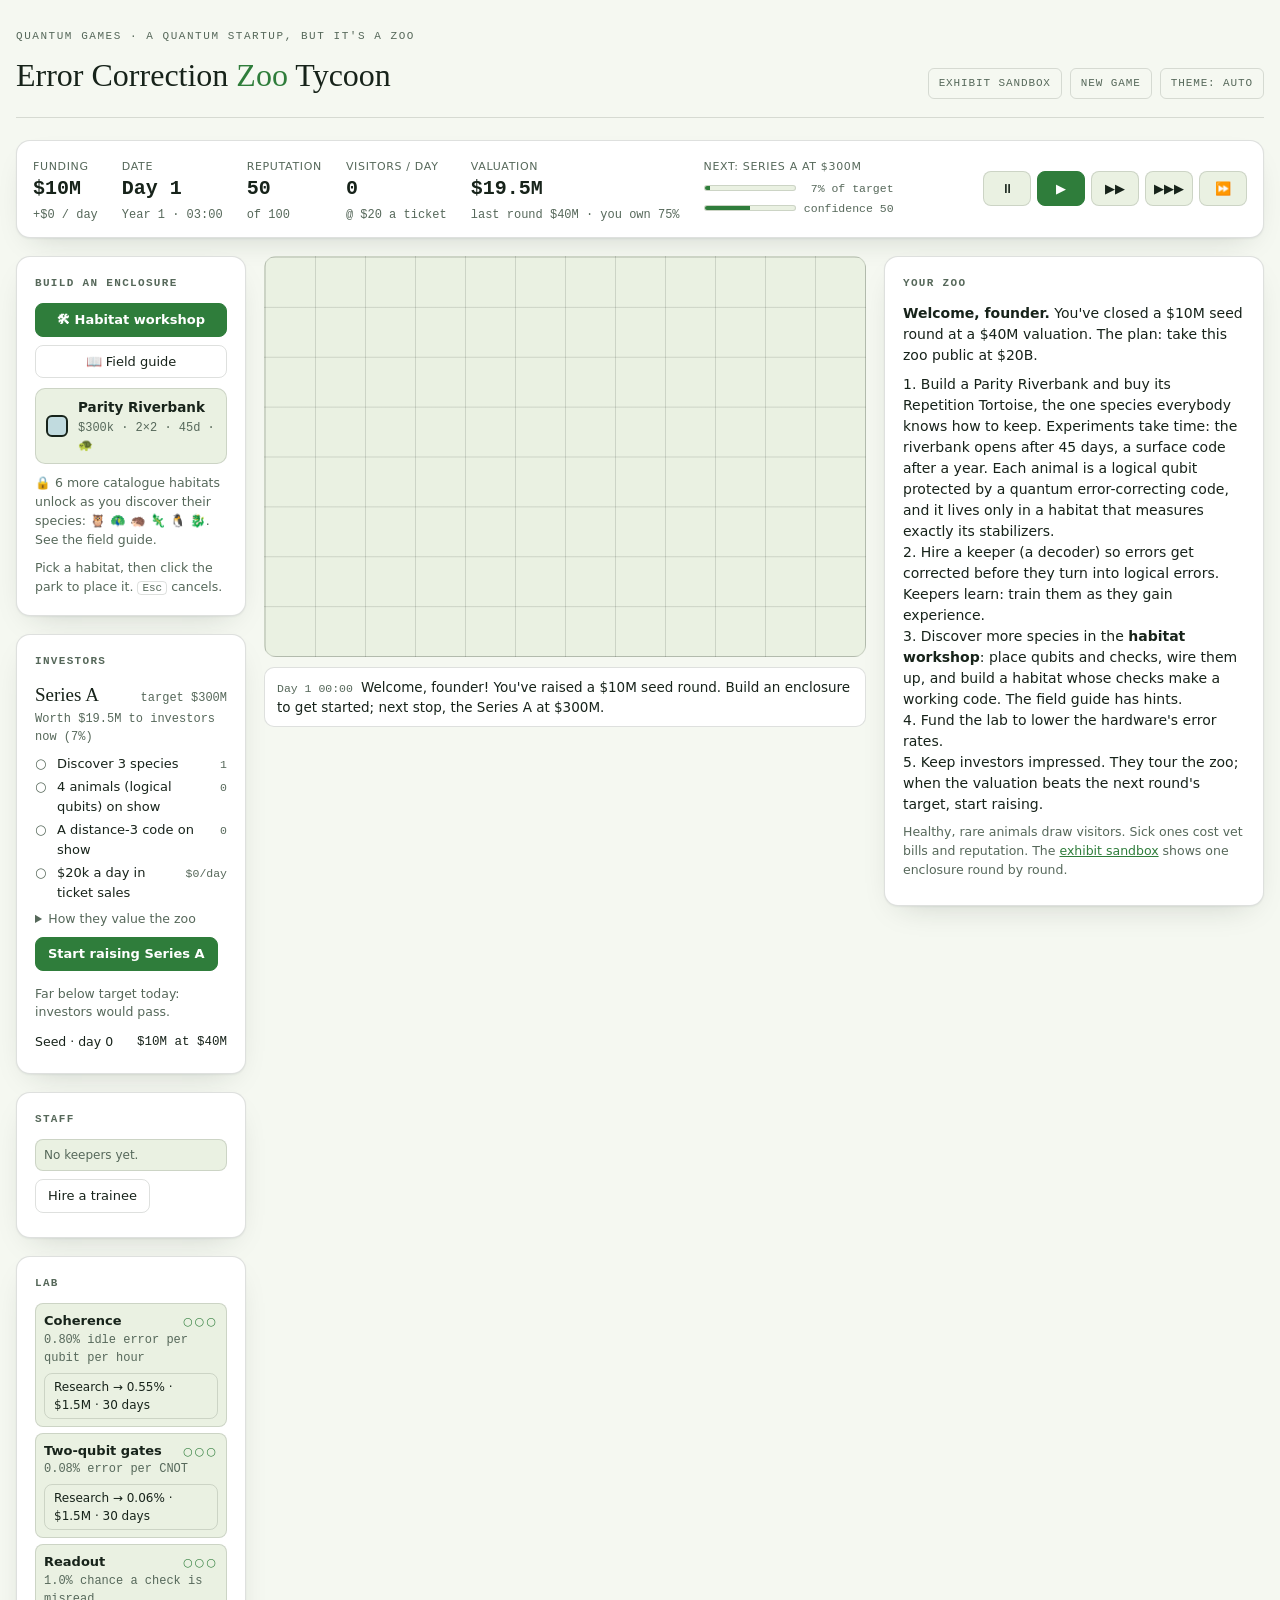
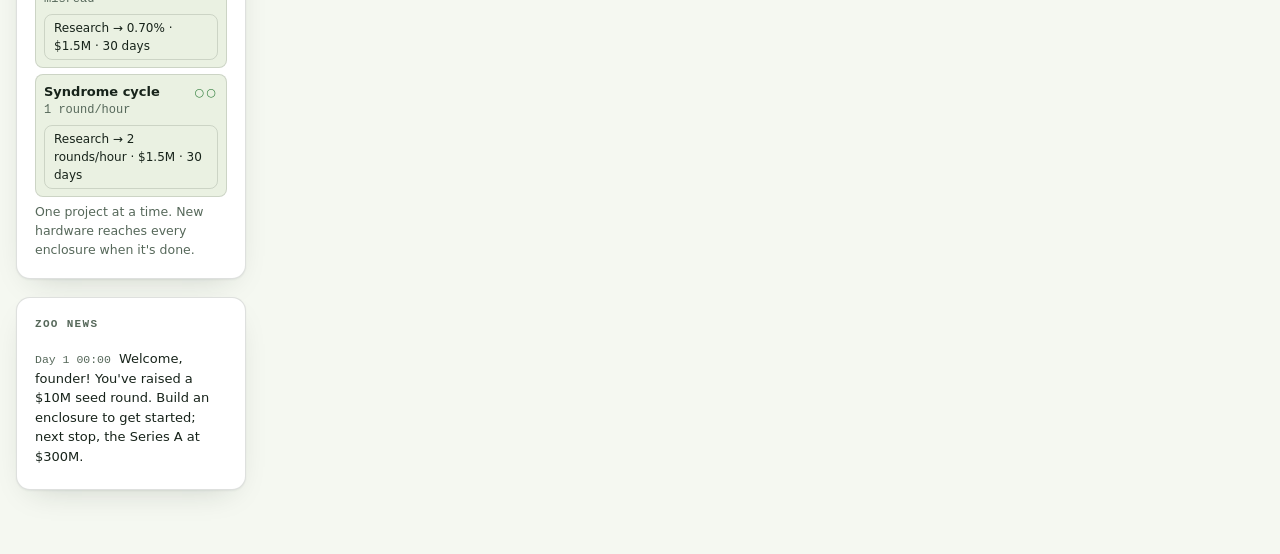
==== commit c101bfb0: "Zoo Tycoon funding update: AMO economy, rounds to IPO, investors, staff wellbeing Playtest feedback " ====
--- a/quantum-games/qec-zoo-tycoon/index.html
+++ b/quantum-games/qec-zoo-tycoon/index.html
@@ -244,6 +244,63 @@
   .guide .mono { font-size: 12px; color: var(--ink-dim); }
   .guide li.unknown { opacity: 0.9; border-style: dashed; }
   .guide .placard { margin-top: 8px; }
+
+  /* ---- investors ---- */
+  .inv-round { display: flex; justify-content: space-between; align-items: baseline; gap: 8px; flex-wrap: wrap; }
+  .inv-round b { font-family: var(--font-display); font-size: 19px; font-weight: 500; }
+  .inv-round .mono, .inv-note { font-family: var(--font-mono); font-size: 12px; color: var(--ink-dim); }
+  .roadmap { list-style: none; margin: 8px 0; padding: 0; font-size: 13px; display: flex; flex-direction: column; gap: 4px; }
+  .roadmap li { display: flex; gap: 8px; align-items: baseline; }
+  .roadmap .ck { width: 14px; flex: none; color: var(--ink-dim); }
+  .roadmap li.met .ck { color: var(--accent); }
+  .roadmap li.met .lb { color: var(--ink-dim); text-decoration: line-through; text-decoration-color: var(--line); }
+  .roadmap .v { margin-left: auto; font-family: var(--font-mono); font-size: 11.5px; color: var(--ink-dim); white-space: nowrap; }
+  .inv-break { display: grid; grid-template-columns: 1fr auto; gap: 2px 10px; font-size: 12px; margin: 6px 0 0; }
+  .inv-break dt { color: var(--ink-dim); }
+  .inv-break dd { margin: 0; font-family: var(--font-mono); font-variant-numeric: tabular-nums; text-align: right; }
+  .rounds { list-style: none; padding: 0; margin: 8px 0 0; font-size: 12.5px; }
+  .rounds li { display: flex; justify-content: space-between; gap: 8px; padding: 3px 0; border-bottom: 1px solid var(--line); }
+  .rounds li:last-child { border-bottom: none; }
+  .rounds .mono { font-family: var(--font-mono); font-variant-numeric: tabular-nums; }
+  .offer { border: 1px solid var(--lit); background: var(--lit-soft); border-radius: 10px; padding: 8px 10px; margin-top: 8px; font-size: 13px; }
+  details.inv-more summary { cursor: pointer; font-size: 12.5px; color: var(--ink-dim); margin-top: 6px; }
+  .quotes { margin: 12px 0; display: flex; flex-direction: column; gap: 8px; }
+  .quotes .quote { margin: 0; }
+
+  /* ---- investor tour ---- */
+  .tour { margin-bottom: 10px; padding: 10px 12px; border-radius: 12px; border: 1px solid var(--accent); background: var(--accent-soft); font-size: 13.5px; }
+  .tour .who { font-weight: 600; }
+  .tour .perks { display: flex; flex-wrap: wrap; gap: 6px; margin-top: 8px; }
+  .tour .perks .btn { font-size: 12px; padding: 4px 9px; white-space: normal; text-align: left; }
+  .enc.stop { outline: 2px dashed var(--accent); outline-offset: -6px; }
+
+  /* ---- construction ---- */
+  .enc.building { border-style: dashed; background: repeating-linear-gradient(135deg, var(--bc) 0 8px, transparent 8px 16px); }
+  .enc .hb i.build { background: var(--lit); }
+
+  /* ---- staff ---- */
+  .staff-list li { flex-wrap: wrap; }
+  .staff-list li.away { border-style: dashed; }
+  .staff-list .who-k { flex: 1 1 140px; min-width: 0; }
+  .staff-list .acts { display: flex; gap: 4px; flex-wrap: wrap; }
+  .staff-list .acts .btn { font-size: 11.5px; padding: 3px 7px; }
+  .minibars { display: grid; grid-template-columns: auto 1fr; gap: 2px 6px; align-items: center; font-size: 10.5px; color: var(--ink-dim); margin-top: 4px; }
+  .minibars .meter { margin: 0; height: 5px; }
+  .meter i.warn { background: var(--lit); }
+  .meter i.bad { background: var(--sick); }
+  .keeper-card + .keeper-card { margin-top: 8px; }
+  .keeper-card .who .x-btn { font-size: 16px; padding: 0 4px; }
+  .add-keeper { display: flex; gap: 6px; flex-wrap: wrap; margin-top: 8px; align-items: center; }
+  .add-keeper select { font: inherit; font-size: 13px; padding: 5px 6px; border-radius: 8px; border: 1px solid var(--line); background: var(--bg-panel-2); color: var(--ink); min-width: 0; flex: 1 1 160px; }
+  .duty { font-size: 13px; margin: 0 0 8px; }
+
+  /* ---- blueprints ---- */
+  .tool-row { display: flex; gap: 4px; align-items: stretch; }
+  .tool-row .tool { flex: 1 1 auto; min-width: 0; }
+  .tool-del { border: 1px solid var(--line); border-radius: 10px; background: none; color: var(--ink-dim); cursor: pointer; padding: 0 9px; font: inherit; }
+  .tool-del.armed { background: var(--sick); color: var(--bg-panel); border-color: var(--sick); font-size: 12px; }
+  @media (max-width: 760px) { .tools .tool-row { flex: 1 1 150px; } }
+  button:focus-visible, .btn:focus-visible, select:focus-visible { outline: 2px solid var(--accent); outline-offset: 2px; }
 </style>
 </head>
 <body>
@@ -266,16 +323,18 @@
       <div class="kpi"><span class="l">Date</span><span class="n" id="kDay"></span><span class="sub" id="kHour"></span></div>
       <div class="kpi"><span class="l">Reputation</span><span class="n" id="kRep"></span><span class="sub" id="kRepSub"></span></div>
       <div class="kpi"><span class="l">Visitors / day</span><span class="n" id="kVis"></span><span class="sub" id="kVisSub"></span></div>
-      <div class="kpi goal"><span class="l" id="kGoalLabel">Series A goal</span>
-        <div class="gbar"><span class="b"><i id="gCash"></i></span><span class="t" id="gCashT"></span></div>
-        <div class="gbar"><span class="b"><i id="gRep"></i></span><span class="t" id="gRepT"></span></div>
+      <div class="kpi"><span class="l">Valuation</span><span class="n" id="kVal"></span><span class="sub" id="kValSub"></span></div>
+      <div class="kpi goal"><span class="l" id="kGoalLabel">Next round</span>
+        <div class="gbar"><span class="b"><i id="gVal"></i></span><span class="t" id="gValT"></span></div>
+        <div class="gbar"><span class="b"><i id="gConf"></i></span><span class="t" id="gConfT"></span></div>
         <span class="sub" id="kGoal"></span></div>
     </div>
     <div class="seg speed" id="speedSeg" aria-label="Game speed">
       <button type="button" data-speed="0" title="Pause (space)">⏸</button>
-      <button type="button" data-speed="1" title="Normal speed (1)">▶</button>
-      <button type="button" data-speed="3" title="Fast (2)">▶▶</button>
-      <button type="button" data-speed="10" title="Very fast (3)">▶▶▶</button>
+      <button type="button" data-speed="1" title="Normal speed: a day in 12 seconds (1)">▶</button>
+      <button type="button" data-speed="5" title="Fast (2)">▶▶</button>
+      <button type="button" data-speed="20" title="Very fast (3)">▶▶▶</button>
+      <button type="button" data-speed="60" title="A year in about a minute (4)">⏩</button>
     </div>
   </div>
 
@@ -290,6 +349,10 @@
         </div>
         <div class="tools" id="tools"></div>
         <div class="hint" id="toolHint">Pick a habitat, then click the park to place it. <span class="kbd">Esc</span> cancels.</div>
+      </div>
+      <div class="panel">
+        <h2>Investors</h2>
+        <div id="investors"></div>
       </div>
       <div class="panel">
         <h2>Staff</h2>
@@ -310,6 +373,7 @@
 
     <!-- park -->
     <div class="park-wrap">
+      <div class="tour" id="tour" hidden></div>
       <div class="park" id="park" aria-label="Park map"></div>
       <div class="ticker" id="ticker"></div>
     </div>
@@ -330,11 +394,14 @@
 <script src="placard.js"></script>
 <script src="exhibit-sim.js"></script>
 <script src="exhibit-view.js"></script>
+<script src="staff.js"></script>
+<script src="investors.js"></script>
 <script src="park.js"></script>
 <script src="workshop.js"></script>
 <script>
 (function () {
   var S = window.Stabilizer, Z = window.ZooData, V = window.ExhibitView, Park = window.Park, X = window.ExhibitSim;
+  var Staff = window.Staff, Inv = window.Investors;
   var SPECIES = Z.SPECIES, BIOMES = Z.BIOMES, LEVELS = Z.KEEPER_LEVELS, LAB = Z.LAB, ECO = Z.ECONOMY;
 
   function $(id) { return document.getElementById(id); }
@@ -344,7 +411,15 @@
     if (html !== undefined) e.innerHTML = html;
     return e;
   }
-  function money(v) { return (v < 0 ? "−$" : "$") + Math.round(Math.abs(v)).toLocaleString(); }
+  function money(v) { return (v < 0 ? "−$" : "$") + Math.round(Math.abs(v)).toLocaleString("en-US"); }
+  // $12.3k, $4.5M, $1.2B: for the big numbers investors throw around.
+  function big(v) {
+    var a = Math.abs(v), sign = v < 0 ? "−$" : "$";
+    var u = a >= 1e9 ? [1e9, "B"] : a >= 1e6 ? [1e6, "M"] : a >= 1e4 ? [1e3, "k"] : [1, ""];
+    var x = a / u[0];
+    return sign + (u[1] ? (x >= 100 ? Math.round(x) : x.toFixed(1).replace(/\.0$/, "")) : Math.round(x)) + u[1];
+  }
+  function pctInt(v) { return Math.round(v * 100) + "%"; }
   function pad2(n) { return (n < 10 ? "0" : "") + n; }
   function clock(tick) { return "Day " + (Math.floor(tick / ECO.ticksPerDay) + 1) + " " + pad2(tick % ECO.ticksPerDay) + ":00"; }
   function healthClass(v) { return v < 40 ? "low" : v < 75 ? "mid" : ""; }
@@ -377,13 +452,17 @@
     speedBeforeModal: 1
   };
   var TICKS_PER_SECOND_AT_1X = 2;
+  var FOCUS = Z.FOCUS;
 
   // ---------- news ----------
   var news = [];
+  function newsItem(n) { return h("li", n.kind, '<span class="t">' + clock(n.t) + "</span>" + n.text); }
   function post(text, kind) {
-    news.unshift({ t: park.tick, text: text, kind: kind || "" });
-    if (news.length > 80) news.pop();
-    renderNews();
+    var n = { t: park.tick, text: text, kind: kind || "" };
+    news.unshift(n);
+    var ul = $("log");
+    ul.insertBefore(newsItem(n), ul.firstChild);
+    if (news.length > 80) { news.pop(); if (ul.lastChild) ul.removeChild(ul.lastChild); }
     var tk = $("ticker");
     tk.className = "ticker " + (kind || "");
     tk.innerHTML = '<span class="t">' + clock(park.tick) + "</span>" + text;
@@ -391,16 +470,16 @@
   function renderNews() {
     var ul = $("log");
     ul.innerHTML = "";
-    news.forEach(function (n) {
-      var li = h("li", n.kind, '<span class="t">' + clock(n.t) + "</span>" + n.text);
-      ul.appendChild(li);
-    });
+    var frag = document.createDocumentFragment();
+    news.forEach(function (n) { frag.appendChild(newsItem(n)); });
+    ul.appendChild(frag);
   }
 
   // ---------- palette ----------
   function toolInfo(t) {
-    if (t.kind === "biome") { var b = BIOMES[t.id]; return { fp: b.footprint, cost: b.cost, name: b.name }; }
-    return { fp: Habitat.footprint(t.design.qubits.length + t.design.checks.length), cost: Habitat.price(t.design).cost, name: t.name };
+    if (t.kind === "biome") { var b = BIOMES[t.id]; return { fp: b.footprint, cost: b.cost, days: b.buildDays, name: b.name }; }
+    var pr = Habitat.price(t.design);
+    return { fp: Habitat.footprint(t.design.qubits.length + t.design.checks.length), cost: pr.cost, days: pr.days, name: t.name };
   }
   function sameTool(a, b) {
     return !!a && !!b && a.kind === b.kind && (a.kind === "biome" ? a.id === b.id : a.entryId === b.entryId && a.entryId !== undefined);
@@ -416,9 +495,8 @@
       btn.type = "button";
       btn.dataset.cost = b.cost;
       btn.dataset.known = known ? "1" : "";
-      btn.innerHTML = '<span class="sw"></span><span class="nm">' + (known ? "" : "🔒 ") + b.name + "</span>" +
-        '<span class="meta">' + (known ? money(b.cost) + " · " + b.footprint[0] + "×" + b.footprint[1] + " · " + sp.glyph
-          : "") + "</span>";
+      btn.innerHTML = '<span class="sw"></span><span class="nm">' + b.name + "</span>" +
+        '<span class="meta">' + big(b.cost) + " · " + b.footprint[0] + "×" + b.footprint[1] + " · " + b.buildDays + "d · " + sp.glyph + "</span>";
       btn.disabled = !known || park.cash < b.cost;
       btn.title = known ? b.blurb : "Build a working habitat for the " + sp.name + " in the workshop to discover it. The field guide has a hint.";
       btn.addEventListener("click", function () { setTool(sameTool(ui.tool, t) ? null : t); });
@@ -430,18 +508,36 @@
         ". See the field guide."));
     }
     park.book.designs.forEach(function (e) {
+      if (e.retired) return;
       var sp = spOf(e.speciesId), t = { kind: "design", design: e.layout, name: e.name, entryId: e.id };
       var info = toolInfo(t);
+      var row = h("div", "tool-row");
       var btn = h("button", "tool b-design" + (sameTool(ui.tool, t) ? " on" : ""));
       btn.type = "button";
       btn.dataset.cost = info.cost;
       btn.dataset.known = "1";
       btn.innerHTML = '<span class="sw"></span><span class="nm">' + esc(e.name) + "</span>" +
-        '<span class="meta">' + money(info.cost) + " · " + info.fp[0] + "×" + info.fp[1] + " · " + sp.glyph + "</span>";
+        '<span class="meta">' + big(info.cost) + " · " + info.fp[0] + "×" + info.fp[1] + " · " + info.days + "d · " + sp.glyph + "</span>";
       btn.disabled = park.cash < info.cost;
       btn.title = "Your design: " + e.layout.qubits.length + " data qubits, " + e.layout.checks.length + " checks.";
       btn.addEventListener("click", function () { setTool(sameTool(ui.tool, t) ? null : t); });
-      box.appendChild(btn);
+      row.appendChild(btn);
+      var armed = ui.armedDelete === e.id;
+      var del = h("button", "tool-del" + (armed ? " armed" : ""), armed ? "Delete?" : "×");
+      del.type = "button";
+      del.title = "Delete this blueprint";
+      del.setAttribute("aria-label", "Delete the blueprint " + e.name);
+      del.addEventListener("click", function () {
+        if (!armed) { ui.armedDelete = e.id; renderTools(); return; }
+        ui.armedDelete = null;
+        if (sameTool(ui.tool, t)) setTool(null);
+        var r = Park.deleteDesign(park, e.id);
+        post(r.retired ? "Retired the blueprint <b>" + esc(e.name) + "</b>. Enclosures built from it stay; it leaves the book when they're gone."
+          : "Deleted the blueprint <b>" + esc(e.name) + "</b>.");
+        refreshAll();
+      });
+      row.appendChild(del);
+      box.appendChild(row);
     });
   }
   function updateToolAffordability() {
@@ -456,7 +552,7 @@
     renderPark();
     var info = t && toolInfo(t);
     $("toolHint").innerHTML = t
-      ? "Placing <b>" + esc(info.name) + "</b> (" + info.fp.join("×") + "). Click the park to build. <span class=\"kbd\">Esc</span> cancels."
+      ? "Placing <b>" + esc(info.name) + "</b> (" + info.fp.join("×") + ", " + info.days + " days to build). Click the park to build. <span class=\"kbd\">Esc</span> cancels."
       : "Pick a habitat, then click the park to place it. <span class=\"kbd\">Esc</span> cancels.";
   }
   function esc(t) { return String(t).replace(/[&<>"]/g, function (c) { return { "&": "&amp;", "<": "&lt;", ">": "&gt;", '"': "&quot;" }[c]; }); }
@@ -475,8 +571,12 @@
     elm.style.gridColumn = (x + 1) + " / span " + w;
     elm.style.gridRow = (y + 1) + " / span " + hh;
   }
+  // id -> { e, g, nm, kp, hb, bar, last }: the tile and its parts, so the
+  // per-frame update touches the DOM only where something changed.
   var encEls = {};
   function renderPark() {
+    parkEl.style.setProperty("--cols", park.width);
+    parkEl.style.setProperty("--rows", park.height);
     parkEl.innerHTML = "";
     encEls = {};
     park.order.forEach(function (id) {
@@ -487,7 +587,8 @@
       e.innerHTML = '<span class="g"></span><span class="nm"></span><span class="kp"></span><span class="hb"><i></i></span>';
       e.title = label(rec);
       parkEl.appendChild(e);
-      encEls[id] = e;
+      encEls[id] = { e: e, g: e.querySelector(".g"), nm: e.querySelector(".nm"), kp: e.querySelector(".kp"),
+        hb: e.querySelector(".hb"), bar: e.querySelector(".hb i"), last: {} };
     });
     if (ui.tool && ui.hover) {
       var a = anchorFor(ui.tool, ui.hover), fp = toolInfo(ui.tool).fp;
@@ -500,29 +601,41 @@
     }
     updatePark();
   }
+  function setIf(o, key, v, apply) { if (o.last[key] !== v) { o.last[key] = v; apply(v); } }
   function updatePark() {
-    var now = performance.now();
+    var now = performance.now(), stops = park.tour ? park.tour.route : [];
     park.order.forEach(function (id) {
-      var rec = park.exhibits[id], e = encEls[id];
-      if (!e) return;
-      var g = e.querySelector(".g"), nm = e.querySelector(".nm"), kp = e.querySelector(".kp"), hb = e.querySelector(".hb i");
-      if (rec.animal) {
+      var rec = park.exhibits[id], o = encEls[id];
+      if (!o) return;
+      var g, nm, gc = "g", bw = null, bc = "";
+      if (rec.building) {
+        g = "🏗"; gc = "g empty"; nm = Park.daysLeft(park, rec) + " days";
+        bw = Math.round(100 * (park.tick - rec.buildStart) / (rec.buildUntil - rec.buildStart)); bc = "build";
+      } else if (rec.animal) {
         var sp = spOf(rec.animal.speciesId);
-        g.textContent = glyphs(sp, rec.animal.k); g.className = "g";
-        nm.textContent = shortName(sp);
-        hb.parentNode.style.display = "";
-        hb.style.width = Math.round(rec.animal.health) + "%";
-        hb.className = healthClass(rec.animal.health);
+        g = glyphs(sp, rec.animal.k); nm = shortName(sp);
+        bw = Math.round(rec.animal.health); bc = healthClass(rec.animal.health);
       } else {
-        g.textContent = "empty"; g.className = "g empty";
-        nm.textContent = habOf(rec).name;
-        hb.parentNode.style.display = "none";
+        g = "empty"; gc = "g empty"; nm = habOf(rec).name;
       }
-      var kk = rec.keeperId ? park.keepers[rec.keeperId] : null;
-      kp.textContent = kk ? (kk.training ? "📚" : "🧑‍🌾") + kk.level : (rec.animal ? "⚠️" : "");
-      kp.title = kk ? kk.name + ", " + keeperTitle(kk) + (kk.training ? " (studying)" : "") : "No keeper";
-      e.classList.toggle("sel", ui.selected === id);
-      e.classList.toggle("sick", (ui.sickFlash[id] || 0) > now);
+      setIf(o, "g", g, function (v) { o.g.textContent = v; });
+      setIf(o, "gc", gc, function (v) { o.g.className = v; });
+      setIf(o, "nm", nm, function (v) { o.nm.textContent = v; });
+      setIf(o, "bw", bw, function (v) { o.hb.style.display = v === null ? "none" : ""; if (v !== null) o.bar.style.width = v + "%"; });
+      setIf(o, "bc", bc, function (v) { o.bar.className = v; });
+      var here = rec.keeperIds.map(function (kid) { return park.keepers[kid]; });
+      var present = here.filter(Park.keeperPresent);
+      var kp = present.length ? (present.some(function (k) { return k.training; }) ? "📚" : "🧑‍🌾") +
+          Math.max.apply(null, present.map(function (k) { return k.level; })) + (present.length > 1 ? "×" + present.length : "")
+        : here.length ? "🏖" : (rec.animal ? "⚠️" : "");
+      setIf(o, "kp", kp, function (v) {
+        o.kp.textContent = v;
+        o.kp.title = here.length ? here.map(function (k) { return k.name + " (" + Staff.statusText(k) + ")"; }).join(", ") : "No keeper";
+      });
+      setIf(o, "building", !!rec.building, function (v) { o.e.classList.toggle("building", v); });
+      setIf(o, "sel", ui.selected === id, function (v) { o.e.classList.toggle("sel", v); });
+      setIf(o, "sick", (ui.sickFlash[id] || 0) > now, function (v) { o.e.classList.toggle("sick", v); });
+      setIf(o, "stop", stops.indexOf(id) >= 0, function (v) { o.e.classList.toggle("stop", v); });
     });
   }
   function cellFromEvent(ev) {
@@ -548,12 +661,9 @@
       var r = ui.tool.kind === "biome" ? Park.build(park, ui.tool.id, a.x, a.y)
         : Park.buildDesign(park, ui.tool.design, a.x, a.y, { name: ui.tool.speciesName });
       if (!r.ok) { post("Can't build there: " + r.reason, "sick"); return; }
-      post("Built the <b>" + label(r.exhibit) + "</b> for " + money(cost) + ".");
-      if (r.discovered) {
-        var dsp = spOf(r.speciesId);
-        post("✨ New species discovered: the <b>" + esc(dsp.name) + "</b> " + dsp.glyph + "!");
-        setTimeout(function () { showDiscovery(r); }, 0);
-      }
+      post("🏗 Construction started on the <b>" + label(r.exhibit) + "</b> (" + big(cost) + "). It opens on day " +
+        (Math.floor(r.exhibit.buildUntil / ECO.ticksPerDay) + 1) + "." +
+        (r.discovers ? " If it works, you'll have discovered the <b>" + esc(spOf(r.speciesId).name) + "</b>." : ""));
       ui.selected = r.exhibit.id;
       ui.armedDemolish = false;
       setTool(null);
@@ -581,7 +691,7 @@
     var head = h("div", "insp-head");
     var title = h("div", "");
     var sp = rec.animal ? spOf(rec.animal.speciesId) : null;
-    title.appendChild(h("h3", "", (sp ? glyphs(sp, rec.animal.k) + " " + esc(sp.name) : "Empty enclosure")));
+    title.appendChild(h("h3", "", (sp ? glyphs(sp, rec.animal.k) + " " + esc(sp.name) : rec.building ? "🏗 Under construction" : "Empty enclosure")));
     title.appendChild(h("div", "sub", label(rec) + (sp ? " · " + sp.params : "")));
     head.appendChild(title);
     var close = h("button", "x-btn", "×");
@@ -590,6 +700,19 @@
     head.appendChild(close);
     insp.appendChild(head);
 
+    if (rec.building) {
+      var future = rec.biomeId ? spOf(BIOMES[rec.biomeId].native) : spOf(habOf(rec).entry.speciesId);
+      var bs = h("div", "section");
+      bs.appendChild(h("span", "label", "Construction"));
+      bs.appendChild(h("div", "health", '<div class="row"><span>Opens on day ' + (Math.floor(rec.buildUntil / ECO.ticksPerDay) + 1) +
+        '</span><span class="mono" id="iBuild"></span></div><div class="bar"><div class="fill mid" id="iBuildFill"></div></div>'));
+      bs.appendChild(h("div", "hint", "Paid " + big(biome.cost) + " up front; no upkeep until it opens. " +
+        (rec.discovers ? "When it works you'll have discovered the <b>" + esc(future.name) + "</b> " + future.glyph + "."
+          : "It's for the " + esc(future.name) + " " + future.glyph + ".") +
+        " Keepers can be assigned now; they start once an animal moves in."));
+      insp.appendChild(bs);
+    }
+
     if (rec.animal) {
       var hb = h("div", "health",
         '<div class="row"><span>Health' + (rec.animal.k > 1 ? " (average of " + rec.animal.k + " animals)" : "") +
@@ -604,7 +727,7 @@
       views.innerHTML =
         '<div class="view"><div class="cap"><span>Really there</span></div><svg id="iGod" role="img" aria-label="Errors in the last incident"></svg></div>' +
         '<div class="view"><div class="cap"><span>Keeper sees</span><span class="mono" id="iFired"></span></div><svg id="iKeeper" role="img" aria-label="Checks fired in the last incident"></svg>' +
-        '<div class="overlay" id="iNoKeeper"' + (rec.keeperId ? " hidden" : "") + "><span>No keeper: nobody is measuring.</span></div></div>";
+        '<div class="overlay" id="iNoKeeper"' + (rec.animal.level ? " hidden" : "") + "><span>No keeper on duty: nobody is measuring.</span></div></div>";
       sec.appendChild(views);
       insp.appendChild(sec);
 
@@ -620,7 +743,7 @@
     insp.appendChild(renderKeeperSection(rec));
 
     // Animal purchase
-    if (!rec.animal) {
+    if (!rec.animal && !rec.building) {
       var ps = h("div", "section");
       ps.appendChild(h("span", "label", "Buy an animal"));
       var ul = h("ul", "species-list");
@@ -666,7 +789,7 @@
       noiseText = "<br>Per round: data error " + range(pd) + " per qubit, misread " + range(qs) + " per check" +
         " (lab hardware; more wires mean more gate errors).";
     }
-    hs.appendChild(h("div", "hint", biome.blurb + "<br>Noise: " + channelName(biome.channel) + ". Upkeep $" + biome.upkeep + "/day." + noiseText));
+    hs.appendChild(h("div", "hint", biome.blurb + "<br>Noise: " + channelName(biome.channel) + ". Upkeep " + money(biome.upkeep) + "/day." + noiseText));
     insp.appendChild(hs);
     if (sp) {
       var d = h("details", "placard-d section");
@@ -688,14 +811,15 @@
     }
     var refund = Math.round(biome.cost * ECO.demolishRefund);
     var dem = h("button", "btn danger" + (ui.armedDemolish ? " armed" : ""),
-      ui.armedDemolish ? "Confirm: demolish (+" + money(refund) + ")" : "Demolish");
+      ui.armedDemolish ? "Confirm: demolish (+" + big(refund) + ")" : rec.building ? "Cancel construction" : "Demolish");
     dem.type = "button";
     dem.addEventListener("click", function () {
       if (!ui.armedDemolish) { ui.armedDemolish = true; renderInspector(); return; }
-      var label = label(rec);
+      var name = label(rec);
       var lost = rec.animal ? " The " + esc(spOf(rec.animal.speciesId).name) + (rec.animal.k > 1 ? " were" : " was") + " rehomed." : "";
-      Park.demolish(park, rec.id);
-      post("Demolished the " + label + " (refund " + money(refund) + ")." + lost);
+      var r = Park.demolish(park, rec.id);
+      if (!r.ok) { post(r.reason, "sick"); return; }
+      post("Demolished the " + name + " (refund " + money(r.refund) + ")." + lost);
       ui.selected = null; ui.armedDemolish = false;
       refreshAll();
     });
@@ -705,124 +829,200 @@
     updateInspector();
   }
 
+  function statusLine(k) {
+    var st = Staff.statusText(k);
+    if (k.absence) st += " until day " + (k.absence.untilDay + 1);
+    else if (k.plannedVacation) st += " from day " + (k.plannedVacation.fromDay + 1);
+    return st;
+  }
   function renderKeeperSection(rec) {
     var ks = h("div", "section");
-    ks.appendChild(h("span", "label", "Zookeeper"));
-    var k = rec.keeperId ? park.keepers[rec.keeperId] : null;
-    if (!k) {
-      ks.appendChild(h("div", "hint", rec.animal ? "⚠️ Nobody is measuring the checks: errors will pile up." : "You can hire a keeper before the animal arrives."));
+    ks.appendChild(h("span", "label", "Zookeepers"));
+    ks.appendChild(h("div", "duty", "", ""));
+    ks.lastChild.id = "kDuty";
+    var here = rec.keeperIds.map(function (kid) { return park.keepers[kid]; });
+    if (!here.length) {
+      ks.appendChild(h("div", "hint", rec.animal ? "⚠️ Nobody is measuring the checks: errors will pile up."
+        : "You can assign keepers before the animal arrives."));
+    }
+    here.forEach(function (k) {
+      var card = h("div", "keeper-card");
+      card.dataset.k = k.id;
+      card.innerHTML = '<div class="who"><span><b>' + k.name + "</b> · " + keeperTitle(k) + '</span><span class="meta">' + money(Park.keeperSalary(k)) + "/day</span></div>" +
+        '<div class="meta" data-f="status"></div>' +
+        '<div class="meta">Speed <span data-f="speed"></span> work/hour · <span data-f="share"></span></div><div class="meter"><i data-f="speedBar"></i></div>' +
+        '<div class="meta" data-f="xpText"></div><div class="meter"><i data-f="xpBar"></i></div>';
       var row = h("div", "btn-row");
-      var hire = h("button", "btn", "Hire a trainee (" + money(LEVELS[1].salary) + "/day)");
-      hire.type = "button";
-      hire.addEventListener("click", function () {
-        var r = Park.hireKeeper(park, rec.id);
-        post("Hired <b>" + r.keeper.name + "</b>, a trainee keeper, for the " + label(rec) + ".");
+      var train = h("button", "btn", "Train");
+      train.type = "button"; train.dataset.f = "train";
+      train.addEventListener("click", function () {
+        var r = Park.trainKeeper(park, k.id);
+        if (!r.ok) { post(r.reason, "sick"); return; }
+        post("<b>" + k.name + "</b> enrolled in " + LEVELS[k.level + 1].title.toLowerCase() + " training, done " + whenText(r.until) + ".");
         refreshAll();
       });
-      row.appendChild(hire);
-      ks.appendChild(row);
-      var free = park.keeperOrder.map(function (id) { return park.keepers[id]; }).filter(function (x) { return !x.exhibitId; });
-      if (free.length) {
-        var ul = h("ul", "staff-list");
-        ul.style.marginTop = "8px";
-        free.forEach(function (fk) {
-          var li = h("li", "", "<span><b>" + fk.name + "</b> <span class=\"s\">" + keeperTitle(fk) + " · in the staff room</span></span>");
-          var b = h("button", "btn quiet", "Assign");
-          b.type = "button";
-          b.addEventListener("click", function () {
-            Park.assignKeeper(park, fk.id, rec.id);
-            post("<b>" + fk.name + "</b> now looks after the " + label(rec) + ".");
-            refreshAll();
-          });
-          li.appendChild(b);
-          ul.appendChild(li);
-        });
-        ks.appendChild(ul);
+      row.appendChild(train);
+      var off = h("button", "btn quiet", k.exhibitIds.length > 1 ? "Off this exhibit" : "To staff room");
+      off.type = "button";
+      off.addEventListener("click", function () {
+        Park.unassignKeeper(park, k.id, rec.id);
+        post("<b>" + k.name + "</b> no longer looks after the " + label(rec) + ".");
+        refreshAll();
+      });
+      row.appendChild(off);
+      card.appendChild(row);
+      ks.appendChild(card);
+    });
+    // Add someone: a new trainee, or anyone already on staff.
+    var add = h("div", "add-keeper");
+    var hire = h("button", "btn" + (here.length ? " quiet" : ""), "Hire a trainee (" + money(LEVELS[1].salary) + "/day)");
+    hire.type = "button";
+    hire.addEventListener("click", function () {
+      var r = Park.hireKeeper(park, rec.id);
+      post("Hired <b>" + r.keeper.name + "</b>, a trainee keeper, for the " + label(rec) + ".");
+      refreshAll();
+    });
+    add.appendChild(hire);
+    var others = park.keeperOrder.map(function (id) { return park.keepers[id]; }).filter(function (k) { return rec.keeperIds.indexOf(k.id) < 0; });
+    if (others.length) {
+      var sel = h("select", "");
+      sel.id = "addKeeper";
+      sel.setAttribute("aria-label", "Add a keeper to this exhibit");
+      var loads = Park.staffing(park, true).loads;
+      sel.appendChild(new Option("Add someone already on staff…", ""));
+      others.forEach(function (k) {
+        sel.appendChild(new Option(k.name + " · " + keeperTitle(k) + " · " + (k.exhibitIds.length ? k.exhibitIds.length + " exhibit" + (k.exhibitIds.length === 1 ? "" : "s") +
+          ", load " + (loads[k.id] || 0).toFixed(2) : "in the staff room") + (k.absence ? " · " + Staff.statusText(k) : ""), String(k.id)));
+      });
+      sel.addEventListener("change", function () {
+        var k = park.keepers[Number(sel.value)];
+        if (!k) return;
+        Park.assignKeeper(park, k.id, rec.id);
+        post("<b>" + k.name + "</b> now also looks after the " + label(rec) + (k.exhibitIds.length > 1 ? ", splitting their time " + k.exhibitIds.length + " ways." : "."));
+        refreshAll();
+      });
+      add.appendChild(sel);
+    }
+    ks.appendChild(add);
+    ks.appendChild(h("div", "hint", "A keeper's time is split between their exhibits (bigger codes take more). Spread them thin and decoding " +
+      "slows down; tired keepers also burn out. Two keepers on one exhibit pool their time and cover each other's holidays."));
+    return ks;
+  }
+  function updateKeeperSection(rec) {
+    var duty = $("kDuty");
+    if (!duty) return;
+    var an = rec.animal, SPD = Z.KEEPER_SPEED;
+    if (an) {
+      var lvl = an.level, want = an.keeper ? an.keeper.level : 0;
+      var txt = !an.keeper ? (rec.keeperIds.length ? "🏖 Everyone assigned here is away: nobody is measuring." : "")
+        : "Decoding: " + LEVELS[lvl].blurb;
+      if (an.keeper && lvl < want) {
+        txt += ' <span class="neg-t">Their pooled speed here (' + an.keeper.speed.toFixed(1) + " work/hour) can't run " + LEVELS[want].title.toLowerCase() +
+          " decoding (needs " + (X.workPerRound(an, want) * X.roundsPerTick(an)).toFixed(1) + ").</span>";
       }
-      return ks;
-    }
-    var card = h("div", "keeper-card");
-    card.innerHTML = '<div class="who"><span><b>' + k.name + "</b> · " + keeperTitle(k) + '</span><span class="meta">' + money(Park.keeperSalary(k)) + "/day</span></div>" +
-      '<div class="algo" id="kAlgo"></div><div class="warn" id="kWarn" hidden></div>' +
-      '<div class="meta">Speed <span id="kSpeed"></span> work/hour</div><div class="meter"><i id="kSpeedBar"></i></div>' +
-      '<div class="meta" id="kXpText"></div><div class="meter"><i id="kXpBar"></i></div>';
-    var row2 = h("div", "btn-row");
-    var train = h("button", "btn", "Train");
-    train.type = "button"; train.id = "kTrain";
-    train.addEventListener("click", function () {
-      var r = Park.trainKeeper(park, k.id);
-      if (!r.ok) { post(r.reason, "sick"); return; }
-      post("<b>" + k.name + "</b> enrolled in " + LEVELS[k.level + 1].title.toLowerCase() + " training, done " + whenText(r.until) + ".");
-      refreshAll();
-    });
-    row2.appendChild(train);
-    var away = h("button", "btn quiet", "To staff room");
-    away.type = "button";
-    away.addEventListener("click", function () {
-      Park.assignKeeper(park, k.id, null);
-      post("<b>" + k.name + "</b> left the " + label(rec) + " for the staff room.");
-      refreshAll();
-    });
-    row2.appendChild(away);
-    card.appendChild(row2);
-    ks.appendChild(card);
-    return ks;
-  }
-  function updateKeeperSection(rec) {
-    var k = rec.keeperId ? park.keepers[rec.keeperId] : null, algo = $("kAlgo");
-    if (!k || !algo) return;
-    var eff = rec.animal ? rec.animal.level : k.level;
-    algo.innerHTML = LEVELS[eff].blurb;
-    var warn = $("kWarn");
-    if (rec.animal && eff < k.level) {
-      var need = X.workPerRound(rec.animal, k.level) * X.roundsPerTick(rec.animal);
-      warn.hidden = false;
-      warn.textContent = "⚠️ Knows " + LEVELS[k.level].title.toLowerCase() + " decoding, but can't keep up with it here (needs " +
-        need.toFixed(1) + " work/hour at " + X.roundsPerTick(rec.animal) + " round(s)/hour), so uses " + LEVELS[eff].title.toLowerCase() + " decoding. Speed grows with experience.";
-    } else warn.hidden = true;
-    var sp = Park.keeperSpeed(k), SPD = Z.KEEPER_SPEED;
-    $("kSpeed").textContent = sp.toFixed(1) + " / " + SPD.max;
-    $("kSpeedBar").style.width = (100 * sp / SPD.max) + "%";
-    var tb = $("kTrain");
-    if (k.training) {
-      $("kXpText").textContent = "Studying for " + LEVELS[k.training.toLevel].title.toLowerCase() + ": done " + whenText(k.training.untilTick);
-      var t0 = k.training.untilTick - Z.TRAINING[k.training.toLevel].days * ECO.ticksPerDay;
-      $("kXpBar").style.width = Math.min(100, 100 * (park.tick - t0) / (k.training.untilTick - t0)) + "%";
-      tb.disabled = true; tb.textContent = "Studying…"; tb.title = "";
-    } else if (k.level >= Z.MAX_KEEPER_LEVEL) {
-      $("kXpText").textContent = "Experience " + Math.floor(k.xp) + " rounds · fully trained";
-      $("kXpBar").style.width = "100%";
-      tb.disabled = true; tb.textContent = "Fully trained"; tb.title = "";
-    } else {
-      var c = Park.canTrain(park, k.id), next = Z.TRAINING[k.level + 1];
-      $("kXpText").textContent = "Experience " + Math.floor(k.xp) + " / " + next.xp + " rounds for the next course";
-      $("kXpBar").style.width = Math.min(100, 100 * k.xp / next.xp) + "%";
-      tb.disabled = !c.ok;
-      tb.textContent = "Train → " + LEVELS[k.level + 1].title + " (" + money(next.fee) + ", " + next.days + " day" + (next.days === 1 ? "" : "s") + ")";
-      tb.title = c.ok ? LEVELS[k.level + 1].blurb : c.reason;
-    }
+      if (an.keeper && an.attendance < 1) {
+        txt += ' <span class="neg-t">Spread too thin: they only get to ' + pctInt(an.attendance) + " of the rounds.</span>";
+      }
+      duty.innerHTML = txt;
+    } else duty.textContent = "";
+    var shares = Park.staffing(park, false).exhibits[rec.id];
+    Array.prototype.forEach.call(insp.querySelectorAll(".keeper-card[data-k]"), function (card) {
+      var k = park.keepers[card.dataset.k];
+      if (!k) return;
+      function f(n) { return card.querySelector('[data-f="' + n + '"]'); }
+      var sp = Park.keeperSpeed(k);
+      f("status").textContent = statusLine(k) + " · fatigue " + Math.round(k.fatigue) + " · morale " + Math.round(k.morale) +
+        " · " + k.exhibitIds.length + " exhibit" + (k.exhibitIds.length === 1 ? "" : "s");
+      f("speed").textContent = sp.toFixed(1) + " / " + SPD.max;
+      f("share").textContent = shares && shares.shares[k.id] !== undefined ? pctInt(shares.shares[k.id] / sp) + " of their time here" : "not decoding here now";
+      f("speedBar").style.width = (100 * sp / SPD.max) + "%";
+      var tb = f("train");
+      if (k.training) {
+        f("xpText").textContent = "Studying for " + LEVELS[k.training.toLevel].title.toLowerCase() + ": done " + whenText(k.training.untilTick);
+        var t0 = k.training.untilTick - Z.TRAINING[k.training.toLevel].days * ECO.ticksPerDay;
+        f("xpBar").style.width = Math.min(100, 100 * (park.tick - t0) / (k.training.untilTick - t0)) + "%";
+        tb.disabled = true; tb.textContent = "Studying…"; tb.title = "";
+      } else if (k.level >= Z.MAX_KEEPER_LEVEL) {
+        f("xpText").textContent = "Experience " + Math.floor(k.xp) + " rounds · fully trained";
+        f("xpBar").style.width = "100%";
+        tb.disabled = true; tb.textContent = "Fully trained"; tb.title = "";
+      } else {
+        var c = Park.canTrain(park, k.id), next = Z.TRAINING[k.level + 1];
+        f("xpText").textContent = "Experience " + Math.floor(k.xp) + " / " + next.xp + " rounds for the next course";
+        f("xpBar").style.width = Math.min(100, 100 * k.xp / next.xp) + "%";
+        tb.disabled = !c.ok;
+        tb.textContent = "Train → " + LEVELS[k.level + 1].title + " (" + big(next.fee) + ", " + next.days + " days)";
+        tb.title = c.ok ? LEVELS[k.level + 1].blurb : c.reason;
+      }
+    });
   }
 
   // ---------- staff & lab panels ----------
+  function meterClass(v, warn, bad) { return v >= bad ? "bad" : v >= warn ? "warn" : ""; }
   function renderStaff() {
     var ul = $("staff");
     ul.innerHTML = "";
     if (!park.keeperOrder.length) ul.appendChild(h("li", "", '<span class="s">No keepers yet.</span>'));
+    var W = Z.STAFF.keeper;
     park.keeperOrder.forEach(function (id) {
-      var k = park.keepers[id], rec = k.exhibitId ? park.exhibits[k.exhibitId] : null;
-      var li = h("li", "", "<span><b>" + k.name + "</b> " + (k.training ? "📚" : "") + '<br><span class="s">' + keeperTitle(k) + " · " +
-        (rec ? label(rec) : "staff room") + "</span></span>");
-      if (rec) { li.style.cursor = "pointer"; li.addEventListener("click", function () { select(rec.id); }); }
-      else {
-        var f = h("button", "btn quiet", "Let go");
-        f.type = "button";
-        f.addEventListener("click", function () { Park.fireKeeper(park, k.id); post("Let <b>" + k.name + "</b> go."); refreshAll(); });
-        li.appendChild(f);
-      }
+      var k = park.keepers[id];
+      var where = k.exhibitIds.length === 1 ? label(park.exhibits[k.exhibitIds[0]]) : k.exhibitIds.length ? k.exhibitIds.length + " exhibits" : "staff room";
+      var li = h("li", k.absence ? "away" : "");
+      li.dataset.k = id;
+      var who = h("span", "who-k", "<b>" + k.name + "</b> " + (k.training ? "📚" : "") + '<br><span class="s">' + keeperTitle(k) + " · " + where +
+        '</span><br><span class="s" data-f="status"></span>' +
+        '<span class="minibars"><span>fatigue</span><span class="meter"><i data-f="fat"></i></span><span>morale</span><span class="meter"><i data-f="mor"></i></span></span>');
+      if (k.exhibitIds.length) { who.style.cursor = "pointer"; who.addEventListener("click", function () { select(k.exhibitIds[0]); }); }
+      li.appendChild(who);
+      var acts = h("span", "acts");
+      var vac = h("button", "btn quiet", "Holiday");
+      vac.type = "button"; vac.dataset.f = "vac";
+      vac.title = "Send them on holiday now (up to " + W.vacation.chunk + " days)";
+      vac.addEventListener("click", function () {
+        var r = Park.sendOnVacation(park, k.id);
+        if (!r.ok) { post(r.reason, "sick"); return; }
+        post("🏖 <b>" + k.name + "</b> is off on holiday for " + r.days + " day" + (r.days === 1 ? "" : "s") + ".");
+        refreshAll();
+      });
+      acts.appendChild(vac);
+      var bon = h("button", "btn quiet", "Bonus " + big(Park.bonusCost(k)));
+      bon.type = "button"; bon.dataset.f = "bonus";
+      bon.addEventListener("click", function () {
+        var r = Park.giveBonus(park, k.id);
+        if (!r.ok) { post(r.reason, "sick"); return; }
+        post("💸 <b>" + k.name + "</b> got a " + big(r.cost) + " bonus. Morale up.");
+        refreshAll();
+      });
+      acts.appendChild(bon);
+      var armed = ui.armedFire === id;
+      var f = h("button", "btn danger" + (armed ? " armed" : ""), armed ? "Confirm" : "Let go");
+      f.type = "button";
+      f.addEventListener("click", function () {
+        if (!armed) { ui.armedFire = id; renderStaff(); return; }
+        ui.armedFire = null;
+        Park.fireKeeper(park, k.id); post("Let <b>" + k.name + "</b> go."); refreshAll();
+      });
+      acts.appendChild(f);
+      li.appendChild(acts);
       ul.appendChild(li);
     });
     var payroll = park.keeperOrder.reduce(function (a, id) { return a + Park.keeperSalary(park.keepers[id]); }, 0);
-    $("staffHint").textContent = park.keeperOrder.length ? "Payroll " + money(payroll) + "/day (keepers in the staff room are paid too)." : "";
+    $("staffHint").textContent = park.keeperOrder.length ? "Payroll " + money(payroll) + "/day (keepers in the staff room are paid too). " +
+      W.vacation.allowance + " days of holiday a year each; tired keepers book theirs " + W.vacation.notice + " days ahead." : "";
+    updateStaff();
+  }
+  function updateStaff() {
+    Array.prototype.forEach.call(document.querySelectorAll("#staff li[data-k]"), function (li) {
+      var k = park.keepers[li.dataset.k];
+      if (!k) return;
+      function f(n) { return li.querySelector('[data-f="' + n + '"]'); }
+      f("status").textContent = statusLine(k) + " · " + k.vacationLeft + " holiday days left";
+      var fat = f("fat"), mor = f("mor");
+      fat.style.width = Math.round(k.fatigue) + "%"; fat.className = meterClass(k.fatigue, 45, 70);
+      mor.style.width = Math.round(k.morale) + "%"; mor.className = meterClass(100 - k.morale, 50, 70);
+      f("vac").disabled = !Staff.canVacation(k).ok;
+      f("bonus").disabled = !Park.canBonus(park, k.id).ok;
+    });
   }
   function renderLab() {
     var ul = $("lab");
@@ -838,7 +1038,7 @@
         li.appendChild(h("div", "busy", "Researching → " + labValueText(dial, d.values[lvl + 1]) + ", done " + whenText(proj.untilTick)));
       } else if (lvl + 1 < d.values.length) {
         var step = Z.RESEARCH[lvl + 1];
-        var b = h("button", "btn quiet", "Research → " + labValueText(dial, d.values[lvl + 1]) + " · " + money(step.fee) + " · " + step.days + "d");
+        var b = h("button", "btn quiet", "Research → " + labValueText(dial, d.values[lvl + 1]) + " · " + big(step.fee) + " · " + step.days + " days");
         b.type = "button";
         b.dataset.dial = dial;
         b.disabled = !Park.canResearch(park, dial).ok;
@@ -868,13 +1068,16 @@
     insp.appendChild(h("h2", "", "Your zoo"));
     if (!park.order.length) {
       insp.appendChild(h("div", "placard",
-        "<p><b>Welcome, founder.</b> You have " + money(park.cash) + " in pre-seed funding and an empty lot.</p>" +
-        "<p>1. Build a Parity Riverbank and buy its Repetition Tortoise, the one species everybody knows how to keep. " +
+        "<p><b>Welcome, founder.</b> You've closed a " + big(Z.ROUNDS[0].raised) + " seed round at a " + big(Z.ROUNDS[0].valuation) +
+        " valuation. The plan: take this zoo public at " + big(Z.ROUNDS[Z.ROUNDS.length - 1].target) + ".</p>" +
+        "<p>1. Build a Parity Riverbank and buy its Repetition Tortoise, the one species everybody knows how to keep. Experiments take time: " +
+        "the riverbank opens after " + BIOMES.riverbank.buildDays + " days, a surface code after a year. " +
         "Each animal is a logical qubit protected by a quantum error-correcting code, and it lives only in a habitat that measures exactly its stabilizers.<br>" +
         "2. Hire a keeper (a decoder) so errors get corrected before they turn into logical errors. Keepers learn: train them as they gain experience.<br>" +
         "3. Discover more species in the <b>habitat workshop</b>: place qubits and checks, wire them up, and build a habitat whose checks make a working code. " +
         "The field guide has hints.<br>" +
-        "4. Fund the lab to lower the hardware's error rates.</p>" +
+        "4. Fund the lab to lower the hardware's error rates.<br>" +
+        "5. Keep investors impressed. They tour the zoo; when the valuation beats the next round's target, start raising.</p>" +
         "<p class=\"hint\">Healthy, rare animals draw visitors. Sick ones cost vet bills and reputation. " +
         "The <a href=\"sandbox.html\">exhibit sandbox</a> shows one enclosure round by round.</p>"));
       return;
@@ -884,7 +1087,7 @@
       var rec = park.exhibits[id];
       var sp = rec.animal ? spOf(rec.animal.speciesId) : null;
       var li = h("li", "",
-        '<span class="g">' + (sp ? sp.glyph : "·") + '</span><span class="nm">' + (sp ? esc(sp.name) : "Empty") +
+        '<span class="g">' + (sp ? sp.glyph : rec.building ? "🏗" : "·") + '</span><span class="nm">' + (sp ? esc(sp.name) : rec.building ? "Under construction" : "Empty") +
         '<br><span class="h">' + label(rec) + '</span></span><span class="h" data-ov="' + id + '"></span>');
       li.addEventListener("click", function () { select(id); });
       ul.appendChild(li);
@@ -899,13 +1102,18 @@
     if (!rec) {
       Array.prototype.forEach.call(insp.querySelectorAll("[data-ov]"), function (e) {
         var r = park.exhibits[e.dataset.ov];
-        e.textContent = !r ? "" : r.animal ? Math.round(r.animal.health) + "%" + (r.keeperId ? "" : " ⚠️") : "—";
+        e.textContent = !r ? "" : r.building ? "🏗 " + Park.daysLeft(park, r) + "d" : r.animal ? Math.round(r.animal.health) + "%" + (r.animal.level ? "" : " ⚠️") : "—";
       });
       return;
     }
     Array.prototype.forEach.call(insp.querySelectorAll(".species-list .btn"), function (b) {
       b.disabled = !b.dataset.ok || park.cash < Number(b.dataset.cost);
     });
+    if (rec.building && $("iBuild")) {
+      var frac = (park.tick - rec.buildStart) / (rec.buildUntil - rec.buildStart);
+      $("iBuild").textContent = Park.daysLeft(park, rec) + " days to go";
+      $("iBuildFill").style.width = Math.round(100 * frac) + "%";
+    }
     if (!rec.animal) { updateKeeperSection(rec); return; }
     var an = rec.animal, hv = Math.round(an.health);
     $("iHealth").textContent = hv + "%";
@@ -915,6 +1123,7 @@
     if ($("iHealths")) $("iHealths").textContent = an.healths.map(function (v, i) { return "#" + (i + 1) + " " + Math.round(v) + "%"; }).join(" · ");
     updateKeeperSection(rec);
     var inc = an.incident, hasKeeper = an.level > 0;
+    if ($("iNoKeeper")) $("iNoKeeper").hidden = hasKeeper;
     var view = inc ? { errors: inc.before, pulse: null, syndrome: inc.syndrome, correction: inc.correction, keeper: hasKeeper }
       : { errors: X.residual(an), pulse: null, syndrome: null, correction: null, keeper: hasKeeper };
     var key = inc ? inc.tick + ":" + an.rounds : "none";
@@ -935,46 +1144,170 @@
 
   // ---------- top bar ----------
   function renderTopbar() {
-    var r = Park.rates(park);
+    var r = Park.rates(park), f = park.funding;
     var cash = $("kCash");
-    cash.textContent = money(park.cash);
+    cash.textContent = big(park.cash);
+    cash.title = money(park.cash);
     cash.className = "n" + (park.cash < 0 ? " neg" : "");
     var net = $("kNet");
-    net.textContent = (r.net >= 0 ? "+" : "") + money(r.net) + " / day";
+    net.textContent = (r.net >= 0 ? "+" : "") + big(r.net) + " / day";
     net.className = "sub " + (r.net > 0 ? "pos" : r.net < 0 ? "neg" : "");
     $("kDay").textContent = "Day " + Park.day(park);
-    $("kHour").textContent = pad2(Park.hour(park)) + ":00";
+    $("kHour").textContent = "Year " + (Math.floor(Park.dayIndex(park) / 365) + 1) + " · " + pad2(Park.hour(park)) + ":00";
     $("kRep").textContent = Math.round(park.reputation);
     $("kRepSub").textContent = "of 100";
-    $("kVis").textContent = Math.round(r.visitors).toLocaleString();
+    $("kVis").textContent = Math.round(r.visitors).toLocaleString("en-US");
     $("kVisSub").textContent = "@ $" + ECO.ticketPrice + " a ticket";
-    var goal = ECO.goal;
-    $("gCash").style.width = Math.max(0, Math.min(100, 100 * park.cash / goal.cash)) + "%";
-    $("gCashT").textContent = "$" + Math.round(Math.max(0, park.cash) / 1000) + "k / $" + goal.cash / 1000 + "k";
-    $("gRep").style.width = Math.min(100, 100 * park.reputation / goal.reputation) + "%";
-    $("gRepT").textContent = "rep " + Math.round(park.reputation) + " / " + goal.reputation;
+    var round = Park.currentRound(park), v = valuationNow();
+    $("kVal").textContent = big(v.value);
+    $("kValSub").textContent = "last round " + big(f.valuation) + " · you own " + pctInt(f.stake);
+    var done = park.status === "won";
+    $("kGoalLabel").textContent = done ? "Listed" : "Next: " + round.name + " at " + big(round.target);
+    $("gVal").style.width = Math.max(0, Math.min(100, 100 * v.value / round.target)) + "%";
+    $("gValT").textContent = pctInt(v.value / round.target) + " of target";
+    $("gConf").style.width = Math.round(park.confidence) + "%";
+    $("gConfT").textContent = "confidence " + Math.round(park.confidence);
     var gs = $("kGoal");
-    if (park.status === "won") { gs.textContent = "🎉 Closed on day " + park.endDay; gs.className = "sub pos"; }
+    if (done) { gs.textContent = "🔔 Listed on day " + park.endDay; gs.className = "sub pos"; }
     else if (park.status === "lost") { gs.textContent = "Ran out of runway on day " + park.endDay; gs.className = "sub warn"; }
     else if (park.daysInDebt > 0) {
       var left = ECO.bankruptDays - park.daysInDebt;
-      gs.textContent = "⚠️ In debt — " + left + " day" + (left === 1 ? "" : "s") + " of runway left";
+      gs.textContent = "⚠️ In debt: " + left + " day" + (left === 1 ? "" : "s") + " of runway left";
       gs.className = "sub warn";
-    } else if (park.cash < 0) { gs.textContent = "⚠️ In the red — get back above $0 by midnight"; gs.className = "sub warn"; }
+    } else if (park.cash < 0) { gs.textContent = "⚠️ In the red: get back above $0 by midnight"; gs.className = "sub warn"; }
+    else if (f.raise) { gs.textContent = "📣 Roadshow under way, verdict " + whenText(f.raise.untilTick); gs.className = "sub pos"; }
+    else if (f.offer) { gs.textContent = "📨 A bridge offer is waiting"; gs.className = "sub warn"; }
+    else if (v.value >= round.target && Park.canRaise(park).ok) { gs.textContent = "✅ Investors would bite: start raising"; gs.className = "sub pos"; }
     else { gs.textContent = ""; gs.className = "sub"; }
     Array.prototype.forEach.call(document.querySelectorAll("#speedSeg button"), function (b) {
       b.classList.toggle("on", Number(b.dataset.speed) === ui.speed);
     });
   }
+  // The valuation, recomputed at most a few times a second.
+  var valCache = { tick: -1, at: 0, v: null };
+  function valuationNow() {
+    var now = performance.now();
+    if (!valCache.v || (valCache.tick !== park.tick && now - valCache.at > 250)) valCache = { tick: park.tick, at: now, v: Park.valuation(park) };
+    return valCache.v;
+  }
+
+  // ---------- investors ----------
+  function metricText(it) {
+    var v = it.value;
+    if (it.metric === "revenue") return big(v) + "/day";
+    if (it.metric === "errorRate") return v.toFixed(3);
+    if (it.metric === "morale") return Math.round(v);
+    return String(v);
+  }
+  function renderInvestors() {
+    var box = $("investors"), f = park.funding;
+    box.innerHTML = "";
+    var round = Park.currentRound(park), v = valuationNow();
+    if (park.status === "won") {
+      box.appendChild(h("div", "inv-round", "<b>🔔 Listed</b><span class=\"mono\">day " + park.endDay + "</span>"));
+    } else {
+      box.appendChild(h("div", "inv-round", "<b>" + round.name + "</b><span class=\"mono\">target " + big(round.target) + "</span>"));
+      box.appendChild(h("div", "inv-note", "Worth " + big(v.value) + " to investors now (" + pctInt(v.value / round.target) + ")"));
+      var ul = h("ul", "roadmap");
+      v.roadmap.items.forEach(function (it) {
+        ul.appendChild(h("li", it.met ? "met" : "", '<span class="ck">' + (it.met ? "✓" : "○") + '</span><span class="lb">' + it.label +
+          '</span><span class="v">' + metricText(it) + "</span>"));
+      });
+      box.appendChild(ul);
+      var why = h("details", "inv-more");
+      why.innerHTML = "<summary>How they value the zoo</summary><dl class=\"inv-break\">" +
+        "<dt>Ticket sales × " + v.multiple.toFixed(0) + " (growth)</dt><dd>" + big(v.revenuePart) + "</dd>" +
+        "<dt>Animals × d², species, lab</dt><dd>" + big(v.tech) + "</dd>" +
+        "<dt>Hype (confidence " + Math.round(park.confidence) + ")</dt><dd>×" + v.hype.toFixed(2) + "</dd>" +
+        "<dt>" + round.name + " premium</dt><dd>×" + v.premium + "</dd>" +
+        "<dt>Roadmap (" + v.roadmap.met + "/" + v.roadmap.items.length + ")</dt><dd>×" + v.roadmapFactor.toFixed(2) + "</dd></dl>";
+      box.appendChild(why);
+      var row = h("div", "btn-row");
+      if (f.raise) {
+        row.appendChild(h("div", "hint", "📣 Roadshow under way: investors tour every " + Z.FUNDING.roadshowTourEvery +
+          " days. Verdict " + whenText(f.raise.untilTick) + ". Keep the animals healthy."));
+      } else if (f.offer) {
+        var o = f.offer;
+        var off = h("div", "offer", "📨 Bridge offer: " + big(o.cash) + " for " + pctInt(o.share) + " of the company (at " + big(o.valuation) + "). No new letter.");
+        var acc = h("button", "btn", "Take the bridge");
+        acc.type = "button";
+        acc.addEventListener("click", function () {
+          var r = Park.acceptOffer(park);
+          if (r.ok) post("🌉 Took the bridge: " + big(r.raised) + " in the bank.");
+          refreshAll();
+        });
+        var dec = h("button", "btn quiet", "Decline");
+        dec.type = "button";
+        dec.addEventListener("click", function () { Park.declineOffer(park); post("Declined the bridge offer."); refreshAll(); });
+        var br = h("div", "btn-row"); br.appendChild(acc); br.appendChild(dec); off.appendChild(br);
+        box.appendChild(off);
+      } else {
+        var c = Park.canRaise(park);
+        var go = h("button", "btn", round.ipo ? "Start the IPO roadshow" : "Start raising " + round.name);
+        go.type = "button"; go.id = "raiseBtn";
+        go.disabled = !c.ok;
+        go.title = c.ok ? "A " + Z.FUNDING.roadshowDays + "-day roadshow; investors tour every " + Z.FUNDING.roadshowTourEvery + " days." : c.reason;
+        go.addEventListener("click", function () {
+          var r = Park.startRaise(park);
+          if (!r.ok) { post(r.reason, "sick"); return; }
+          post("📣 The " + round.name + " roadshow has begun. Verdict " + whenText(r.until) + ".");
+          refreshAll();
+        });
+        row.appendChild(go);
+        if (!c.ok) row.appendChild(h("div", "hint", c.reason));
+        else if (v.value < Z.FUNDING.bridgeAt * round.target) row.appendChild(h("div", "hint", "Far below target today: investors would pass."));
+        else if (v.value < round.target) row.appendChild(h("div", "hint", "Below target today: expect a bridge at best."));
+      }
+      box.appendChild(row);
+    }
+    var hist = h("ul", "rounds");
+    f.history.slice().reverse().forEach(function (e) {
+      hist.appendChild(h("li", "", "<span>" + e.name + " · day " + e.day + '</span><span class="mono">' + big(e.raised) + " at " + big(e.valuation) + "</span>"));
+    });
+    box.appendChild(hist);
+  }
+  function updateInvestors() {
+    var b = $("raiseBtn");
+    if (b) b.disabled = !Park.canRaise(park).ok;
+  }
+  function renderTour() {
+    var el = $("tour"), t = park.tour;
+    el.hidden = !t;
+    if (!t) return;
+    var stops = t.route.filter(function (id) { return park.exhibits[id]; }).map(function (id) { return label(park.exhibits[id]); });
+    el.innerHTML = '<div><span class="who">🧐 ' + t.investor.name + " of " + t.investor.fund + "</span> is " + (t.roadshow ? "on a roadshow visit" : "touring the zoo") +
+      " until " + pad2(Z.TOURS.end) + ":00. They care most about <b>" + FOCUS[t.focus] + "</b>.</div>" +
+      '<div class="hint">Route: ' + (stops.join(" → ") || "nowhere in particular") + (t.incidents ? ' · <span class="neg-t">' + t.incidents + " logical error" +
+        (t.incidents === 1 ? "" : "s") + " on the route!</span>" : "") + "</div>";
+    var perks = h("div", "perks");
+    if (t.perk) perks.appendChild(h("span", "hint", "🍽 Treated to: " + Inv.perkInfo(t.perk).name.toLowerCase() + "."));
+    else Z.PERKS.forEach(function (p) {
+      var b = h("button", "btn quiet", p.name + " · " + big(p.cost));
+      b.type = "button";
+      b.title = p.blurb;
+      b.disabled = !Park.canPerk(park, p.id).ok;
+      b.addEventListener("click", function () {
+        var r = Park.buyPerk(park, p.id);
+        if (!r.ok) { post(r.reason, "sick"); return; }
+        post("🍽 " + p.name + " with " + t.investor.name + ": " + p.blurb);
+        renderTour(); renderTopbar();
+      });
+      perks.appendChild(b);
+    });
+    el.appendChild(perks);
+  }
 
   function refreshAll() {
+    valCache.v = null;
     renderTopbar();
     renderTools();
+    renderInvestors();
+    renderTour();
     renderStaff();
     renderLab();
     renderPark();
     renderInspector();
-    saveGame();
+    saveSoon();
   }
 
   // ---------- dialogs ----------
@@ -1014,55 +1347,73 @@
   function row(label, value, cls) {
     return "<tr" + (cls ? ' class="' + cls + '"' : "") + "><td>" + label + "</td><td>" + value + "</td></tr>";
   }
-  function investorQuote(e) {
-    if (e.net > 0 && e.sick <= 2) return "Textbook fault tolerance. We're very excited about this team.";
-    if (e.net > 0) return "Revenue looks great — but walk us through those logical errors.";
-    if (e.runwayDays !== null && e.runwayDays < 30) return "We need to talk about your burn rate.";
-    if (e.vet > e.revenue / 4) return "Those vet bills are eating your margins. Who's minding the animals?";
-    if (e.revenue < 1) return "Pre-revenue is fine at this stage. Keep building.";
-    return "Growth is expensive. Show us the path to profitability.";
-  }
-  function showInvestorUpdate(e) {
-    var sick = e.sickest && park.exhibits[e.sickest.exhibitId];
-    var html = '<span class="eyebrow">Investor update · Month ' + e.month + '</span>' +
-      '<h2 class="title" id="modalTitle">' + (e.net >= 0 ? "In the black" : "Burning cash") + "</h2>" +
-      '<div class="quote">“' + investorQuote(e) + "”</div>" +
+  function quotesHtml(list, who) {
+    return '<div class="quotes">' + list.map(function (q) { return '<div class="quote">“' + q + "”</div>"; }).join("") + "</div>" +
+      (who ? '<p class="hint">— ' + who + "</p>" : "");
+  }
+  var TIER_TITLE = {
+    legendary: "Oversubscribed. Wildly.", great: "Term sheets everywhere", good: "Round closed",
+    bridge: "Close, but no letter", pass: "Investors passed"
+  };
+  function showRound(e) {
+    var b = e.breakdown, lead = Inv.randomInvestor(Math.random);
+    var html = '<span class="eyebrow">' + e.name + " · day " + (Park.day(park) - 1) + "</span>" +
+      '<h2 class="title" id="modalTitle">' + (e.ipo && e.outcome === "closed" ? "🔔 You rang the bell!" : TIER_TITLE[e.tier]) + "</h2>" +
+      quotesHtml(e.quotes, lead.name + ", " + lead.fund) +
       "<table>" +
-      row("Ticket revenue (" + Math.round(e.visitors).toLocaleString() + " visitors)", money(e.revenue)) +
-      row("Salaries & upkeep", "−" + money(e.expenses)) +
-      row("Vet bills (" + e.sick + " logical error" + (e.sick === 1 ? "" : "s") + ")", "−" + money(e.vet)) +
-      row("Net for the month", '<span class="' + (e.net >= 0 ? "pos-t" : "neg-t") + '">' + money(e.net) + "</span>", "total") +
+      row("Investors' valuation", big(e.valuation)) +
+      row(e.name + " target", big(e.target)) +
+      (e.outcome === "closed" ? row("Raised", '<span class="pos-t">' + big(e.raised) + "</span>", "total") +
+        row("Founders now own", pctInt(e.stake)) : "") +
       "</table>" +
-      "<p>" + (e.runwayDays === null ? "Runway: <b>profitable</b> — you're not burning cash."
-        : "Runway: <b>" + Math.floor(e.runwayDays) + " days</b> at this month's burn.") + "</p>" +
-      (sick ? "<p>Sickest exhibit: <b>" + (sick.animal ? spOf(sick.animal.speciesId).name : "The animal") + "</b> in the " +
-        label(sick) + " (" + e.sickest.count + " logical error" + (e.sickest.count === 1 ? "" : "s") + ")." +
-        (sick.keeperId ? "" : " It has no keeper!") + "</p>" : "") +
-      '<p class="hint">Series A needs ' + money(ECO.goal.cash) + " in the bank and reputation " + ECO.goal.reputation +
-      ". You're at " + money(park.cash) + " and " + Math.round(park.reputation) + ".</p>";
-    openModal(html, [{ label: "Back to the zoo", onClick: function () { closeModal(true); } }]);
+      '<dl class="inv-break"><dt>Ticket sales × ' + b.multiple.toFixed(0) + "</dt><dd>" + big(b.revenuePart) + "</dd>" +
+      "<dt>Animals × d², species, lab</dt><dd>" + big(b.tech) + "</dd><dt>Hype</dt><dd>×" + b.hype.toFixed(2) + "</dd>" +
+      "<dt>Stage premium</dt><dd>×" + b.premium + "</dd><dt>Roadmap</dt><dd>×" + b.roadmapFactor.toFixed(2) + "</dd>" +
+      (e.tours.length ? "<dt>Roadshow tours</dt><dd>" + e.tours.map(function (x) { return Math.round(x); }).join(" · ") + "</dd>" : "") + "</dl>";
+    var buttons;
+    if (e.outcome === "closed" && e.ipo) {
+      html += "<p>The zoo is a public company. Your founders' stake of " + pctInt(e.stake) + " is worth <b>" + big(e.stake * e.valuation) +
+        "</b>, on paper, which is the best kind of paper.</p>" + zooSummary();
+      buttons = [{ label: "New game", cls: "quiet", onClick: function () { closeModal(false); newGame(); } },
+        { label: "Keep running the zoo", onClick: function () { Park.continueAfterWin(park); closeModal(true); refreshAll(); } }];
+    } else if (e.outcome === "closed") {
+      html += "<p>The lot has grown to " + park.width + "×" + park.height + ". Next up: <b>" + Park.currentRound(park).name + "</b> at " +
+        big(Park.currentRound(park).target) + ", once investors have seen the money at work (" + Z.FUNDING.afterCloseDays + " days).</p>";
+      buttons = [{ label: "Back to the zoo", onClick: function () { closeModal(true); refreshAll(); } }];
+    } else if (e.outcome === "bridge") {
+      html += "<p>They'll put in " + big(e.offer.cash) + " for " + pctInt(e.offer.share) + " of the company. It keeps the lights on; it doesn't count as the " + e.name + ".</p>";
+      buttons = [{ label: "Decline", cls: "quiet", onClick: function () { Park.declineOffer(park); post("Declined the bridge offer."); closeModal(true); refreshAll(); } },
+        { label: "Take the bridge", onClick: function () { var r = Park.acceptOffer(park); post("🌉 Took the bridge: " + big(r.raised) + " in the bank."); closeModal(true); refreshAll(); } }];
+    } else {
+      html += "<p>Try again in " + Z.FUNDING.cooldownDays + " days. Investors were weakest on <b>" + roadmapGap(b) + "</b>.</p>";
+      buttons = [{ label: "Back to the zoo", onClick: function () { closeModal(true); refreshAll(); } }];
+    }
+    openModal(html, buttons);
+  }
+  function roadmapGap(b) {
+    var miss = b.roadmap.items.filter(function (it) { return !it.met; }).map(function (it) { return it.label.toLowerCase(); });
+    return miss.length ? miss.join(", ") : "the hype (confidence " + Math.round(park.confidence) + ")";
   }
   function zooSummary() {
     var counts = {};
-    park.order.forEach(function (id) { var a = park.exhibits[id].animal; if (a) counts[a.speciesId] = (counts[a.speciesId] || 0) + 1; });
+    park.order.forEach(function (id) { var a = park.exhibits[id].animal; if (a) counts[a.speciesId] = (counts[a.speciesId] || 0) + a.k; });
     var animals = Object.keys(counts).map(function (k) { return spOf(k).glyph + "×" + counts[k]; }).join("  ") || "none";
-    return "<table>" + row("Days in business", park.endDay) + row("Funding", money(park.cash)) +
+    return "<table>" + row("Days in business", park.endDay) + row("Funding", big(park.cash)) +
       row("Reputation", Math.round(park.reputation)) + row("Animals", animals) +
+      row("Rounds", park.funding.history.map(function (e) { return e.name; }).join(" → ")) +
       row("Logical errors, all time", park.totalSick) + "</table>";
   }
   function showEnd() {
     if (park.status === "won") {
-      openModal('<span class="eyebrow">Day ' + park.endDay + '</span><h2 class="title" id="modalTitle">Series A closed! 🎉</h2>' +
-        "<p>Your zoo hit " + money(ECO.goal.cash) + " in the bank with a reputation of " + Math.round(park.reputation) +
-        ". The investors are in — every animal on show is a logical qubit that stayed alive.</p>" + zooSummary(),
+      openModal('<span class="eyebrow">Day ' + park.endDay + '</span><h2 class="title" id="modalTitle">🔔 Listed!</h2>' +
+        "<p>Your error-correction zoo is a public company, valued at " + big(park.funding.valuation) + ". Founders own " + pctInt(park.funding.stake) + ".</p>" + zooSummary(),
         [{ label: "New game", cls: "quiet", onClick: function () { closeModal(false); newGame(); } },
-         { label: "Keep playing", onClick: function () { Park.continueAfterWin(park); closeModal(true); saveGame(); } }]);
+         { label: "Keep running the zoo", onClick: function () { Park.continueAfterWin(park); closeModal(true); saveGame(); } }]);
     } else {
       openModal('<span class="eyebrow">Day ' + park.endDay + '</span><h2 class="title" id="modalTitle">Ran out of runway</h2>' +
         "<p>After " + ECO.bankruptDays + " days in the red, the board pulled the plug.</p>" + zooSummary() +
-        '<p class="hint">Tips: every animal needs a keeper — unkept codes are worse than a bare qubit. ' +
-        "Train keepers whose animals keep getting sick: space-time decoders see through misread checks. " +
-        "The lab lowers error rates for every enclosure at once. Don't build enclosures you can't stock yet.</p>",
+        '<p class="hint">Tips: every animal needs a keeper, and unkept codes are worse than a bare qubit. Experiments take months to build, so keep ' +
+        "runway for the wait. Distance-2 codes can only detect errors, so their animals keep getting sick. When you're short of cash, a bridge beats bankruptcy.</p>",
         [{ label: "Look around", cls: "quiet", onClick: function () { closeModal(false); } },
          { label: "New game", onClick: function () { closeModal(false); newGame(); } }]);
     }
@@ -1099,16 +1450,28 @@
       }
     });
     Object.keys(park.book.custom).forEach(function (id) {
+      if (!Park.isKnown(park, id)) return; // still under construction
       var sp = spOf(id);
       html += '<li><details><summary><span class="g">' + sp.glyph + "</span> <b>" + esc(sp.name) + '</b> <span class="mono">' + sp.params +
         "</span></summary><p class=\"hint\">Discovered in your zoo on day " + (Math.floor(sp.discoveredTick / ECO.ticksPerDay) + 1) +
         '. Not in any catalogue: everything below is computed from its checks.</p><div class="placard">' + Placard.html(sp) + "</div>" +
-        '<label class="ws-name">Rename <input type="text" maxlength="40" data-rename="' + id + '" value="' + esc(sp.name) + '"></label></details></li>';
+        '<label class="ws-name">Rename <input type="text" maxlength="40" data-rename="' + id + '" value="' + esc(sp.name) + '"></label>' +
+        (Park.canForgetSpecies(park, id).ok ? '<div class="btn-row"><button type="button" class="btn danger" data-forget="' + id + '">Drop from the field guide</button></div>'
+          : '<p class="hint">' + Park.canForgetSpecies(park, id).reason.replace("Demolish its habitats first.", "To drop it from the guide, demolish its habitats first.") + "</p>") +
+        "</details></li>";
     });
     html += "</ul>";
     openModal(html, [{ label: "Close", onClick: function () { closeModal(true); refreshAll(); } }], "wide");
     Array.prototype.forEach.call(document.querySelectorAll("[data-rename]"), function (inp) {
       inp.addEventListener("change", function () { Park.renameSpecies(park, inp.dataset.rename, inp.value); saveGame(); });
+    });
+    Array.prototype.forEach.call(document.querySelectorAll("[data-forget]"), function (b) {
+      b.addEventListener("click", function () {
+        if (!b.classList.contains("armed")) { b.classList.add("armed"); b.textContent = "Confirm: drop it and its blueprints"; return; }
+        var name = spOf(b.dataset.forget).name;
+        if (Park.forgetSpecies(park, b.dataset.forget).ok) post("Dropped the <b>" + esc(name) + "</b> from the field guide.");
+        openFieldGuide();
+      });
     });
   }
   function showDiscovery(r) {
@@ -1126,10 +1489,14 @@
 
   // ---------- save / load ----------
   var SAVE_KEY = "qecZooSave";
+  var saveTimer = null;
   function saveGame() {
+    if (saveTimer) { clearTimeout(saveTimer); saveTimer = null; }
     try { localStorage.setItem(SAVE_KEY, JSON.stringify({ park: Park.save(park), news: news.slice(0, 40), draft: ui.draft })); }
     catch (e) { /* storage unavailable: the game still works, it just won't persist */ }
   }
+  // Saving serialises the whole zoo: at high speed, do it at most every few seconds.
+  function saveSoon() { if (!saveTimer) saveTimer = setTimeout(saveGame, 3000); }
   function loadGame() {
     try {
       var raw = localStorage.getItem(SAVE_KEY);
@@ -1139,22 +1506,24 @@
       news = Array.isArray(data.news) ? data.news : [];
       ui.draft = data.draft && !Habitat.malformed(data.draft) ? data.draft : null;
       return true;
-    } catch (e) { return false; }
-  }
+    } catch (e) { loadError = e && /funding update/.test(e.message) ? e.message : null; return false; }
+  }
+  var loadError = null;
   function newGame() {
     park = Park.createPark();
     news = [];
     ui.selected = null; ui.tool = null; ui.draft = null; ui.armedDemolish = false; ui.sickFlash = {};
     try { localStorage.removeItem(SAVE_KEY); } catch (e) { /* ignore */ }
+    renderNews();
     setTool(null);
     refreshAll();
-    post("Welcome, founder! You have " + money(park.cash) + " in pre-seed funding. Build an enclosure to get started.");
+    welcome();
     setSpeed(1);
   }
   $("newGameBtn").addEventListener("click", function () {
     if (!park.order.length && park.tick === 0) return;
     openModal('<h2 class="title" id="modalTitle">Start over?</h2><p>Your current zoo (day ' + Park.day(park) + ", " +
-      money(park.cash) + ") will be lost.</p>",
+      big(park.cash) + ") will be lost.</p>",
       [{ label: "Cancel", cls: "quiet", onClick: function () { closeModal(true); } },
        { label: "New game", cls: "danger armed", onClick: function () { closeModal(false); newGame(); } }]);
   });
@@ -1162,7 +1531,20 @@
   window.addEventListener("pagehide", saveGame);
 
   // ---------- time ----------
+  function welcome() {
+    post("Welcome, founder! You've raised a " + big(Z.ROUNDS[0].raised) + " seed round. Build an enclosure to get started; next stop, the " +
+      Z.ROUNDS[1].name + " at " + big(Z.ROUNDS[1].target) + ".");
+  }
+  var STAFF_NEWS = {
+    planned: function (e) { return "🗓 <b>" + e.name + "</b> booked " + e.days + " days off from day " + (e.fromDay + 1) + ". Arrange cover for their exhibits."; },
+    vacation: function (e) { return "🏖 <b>" + e.name + "</b> is on holiday for " + e.days + " days."; },
+    back: function (e) { return "👋 <b>" + e.name + "</b> is back at work."; },
+    sick: function (e) { return "🤒 <b>" + e.name + "</b> is off sick for " + e.days + " days. Overwork does that."; },
+    burnout: function (e) { return "🔥 <b>" + e.name + "</b> burned out and is off for " + e.days + " days. Spread the load."; },
+    quit: function (e) { return "🚪 <b>" + e.name + "</b> resigned. The other keepers noticed, and so did investors."; }
+  };
   function handleEvents(events) {
+    var redraw = false;
     events.forEach(function (e) {
       if (e.type === "sick") {
         var rec = park.exhibits[e.exhibitId];
@@ -1172,31 +1554,63 @@
           : rec && rec.animal && rec.animal.level ? "too many errors at once to tell apart" : "nobody was measuring the checks";
         var esp = spOf(e.speciesId), many = rec && rec.animal && rec.animal.k > 1;
         post((many ? "Animal #" + (e.animal + 1) + " of the " : "The ") + esc(esp.name) + " in the " + label(rec) + " caught a logical " + e.kind +
-          " — " + why + ". Vet bill −" + money(e.bill).slice(1) + ".", "sick");
+          ": " + why + ". Vet bill " + money(e.bill) + "." + (e.onTour ? " An investor saw it happen." : ""), "sick");
+        if (e.onTour) redraw = true;
+      } else if (e.type === "built") {
+        var b = park.exhibits[e.exhibitId];
+        if (b) post("🏗 The <b>" + label(b) + "</b> is open. Stock it with animals.");
+        redraw = true;
+      } else if (e.type === "discovered") {
+        var dsp = spOf(e.speciesId);
+        post("✨ It works! New species discovered: the <b>" + esc(dsp.name) + "</b> " + dsp.glyph + ".");
+        setTimeout(function () { showDiscovery(e); }, 0);
+        redraw = true;
+      } else if (e.type === "month") {
+        if (park.order.length) {
+          post("📊 Month " + e.month + ": tickets " + big(e.revenue) + ", costs " + big(e.expenses) + (e.vet ? ", vet bills " + big(e.vet) : "") +
+            ", net " + big(e.net) + (e.runwayDays !== null ? " (runway " + Math.floor(e.runwayDays) + " days)" : "") + '. The board: “' + e.quote + "”");
+        }
+        saveSoon();
       } else if (e.type === "day") {
-        if (park.order.length) {
-          post("Day " + e.day + " closed: " + Math.round(e.visitors).toLocaleString() + " visitors, tickets " + money(e.revenue) +
-            ", running costs " + money(e.expenses) + (e.vet ? ", vet bills " + money(e.vet) : "") + ".");
-        }
-        saveGame();
+        saveSoon();
       } else if (e.type === "trained") {
         post("🎓 <b>" + e.name + "</b> finished training and is now a " + LEVELS[e.level].title.toLowerCase() + ".");
-        refreshAll();
+        redraw = true;
       } else if (e.type === "research") {
         post("🔬 Lab breakthrough: <b>" + LAB[e.dial].name.toLowerCase() + "</b> is now " + labValueText(e.dial, e.value) +
           ". Every enclosure has the new hardware.");
-        refreshAll();
+        redraw = true;
+      } else if (e.type === "staff") {
+        post(STAFF_NEWS[e.kind](e), e.kind === "sick" || e.kind === "burnout" || e.kind === "quit" ? "sick" : "");
+        redraw = true;
+      } else if (e.type === "tour-start") {
+        post("🧐 <b>" + e.tour.investor.name + "</b> of " + e.tour.investor.fund + " is touring the zoo today. They care most about " + FOCUS[e.tour.focus] + ".");
+        renderTour();
+      } else if (e.type === "tour") {
+        post("🧐 " + e.investor.name + " (" + e.investor.fund + ") left " + (e.delta >= 0 ? "impressed" : "unimpressed") + ': “' + e.quote + "” Confidence " +
+          (e.delta >= 0 ? "+" : "") + e.delta.toFixed(1) + ".", e.delta < -2 ? "sick" : "");
+        renderTour();
+        renderInvestors();
+      } else if (e.type === "milestone") {
+        post("🎯 Roadmap milestone for the " + Z.ROUNDS[e.round].name + ": <b>" + e.label + "</b>. Investors like that.");
+        renderInvestors();
+      } else if (e.type === "round") {
+        post(e.outcome === "closed" ? (e.ipo ? "🔔 <b>IPO!</b> Listed at " : "💰 <b>" + e.name + " closed</b> at ") + big(e.valuation) + ", raising " + big(e.raised) + "."
+          : e.outcome === "bridge" ? "📨 The " + e.name + " fell short (" + big(e.valuation) + "). Investors offer a bridge."
+          : "🙅 Investors passed on the " + e.name + " (" + big(e.valuation) + " against " + big(e.target) + ").", e.outcome === "pass" ? "sick" : "");
+        redraw = true;
+        saveGame();
+        showRound(e); // opens the dialog now, which also stops this frame's ticks
       } else if (e.type === "debt") {
         post("⚠️ The zoo ended the day in debt. " + e.daysLeft + " more day" + (e.daysLeft === 1 ? "" : "s") +
           " in the red and the board pulls the plug.", "sick");
-      } else if (e.type === "investor") {
-        if (park.order.length) showInvestorUpdate(e);
-      } else if (e.type === "won" || e.type === "lost") {
-        post(e.type === "won" ? "🎉 <b>Series A closed</b> on day " + e.day + "!" : "<b>Ran out of runway</b> on day " + e.day + ".", e.type === "lost" ? "sick" : "");
+      } else if (e.type === "lost") {
+        post("<b>Ran out of runway</b> on day " + e.day + ".", "sick");
         saveGame();
         showEnd();
       }
     });
+    return redraw;
   }
   var lastFrame = 0, acc = 0;
   function frame(t) {
@@ -1206,13 +1620,19 @@
     if (ui.speed > 0) {
       acc += dt;
       var msPerTick = 1000 / (TICKS_PER_SECOND_AT_1X * ui.speed);
-      var n = 0;
+      var n = 0, redraw = false, wasTour = !!park.tour;
       while (acc >= msPerTick && n < 20 && !ui.modalOpen) {
         acc -= msPerTick; n++;
-        handleEvents(Park.tick(park));
+        if (handleEvents(Park.tick(park))) redraw = true;
         if (ui.selected !== null && !park.exhibits[ui.selected]) ui.selected = null;
       }
-      if (n) { renderTopbar(); updateToolAffordability(); updateLabButtons(); updateInspector(); }
+      if (acc > 4 * msPerTick) acc = 4 * msPerTick; // don't bank time the browser couldn't keep up with
+      if (redraw) refreshAll();
+      else if (n) {
+        renderTopbar(); updateToolAffordability(); updateLabButtons(); updateInspector(); updateStaff(); updateInvestors();
+        if (park.tour && !wasTour) renderTour();
+        if (Math.floor(park.tick / ECO.ticksPerDay) !== ui.lastDayDrawn) { ui.lastDayDrawn = Math.floor(park.tick / ECO.ticksPerDay); renderInvestors(); }
+      }
     }
     updatePark(); // sick flashes fade with wall-clock time
     requestAnimationFrame(frame);
@@ -1231,8 +1651,9 @@
       if (ui.speed) { lastSpeed = ui.speed; setSpeed(0); } else setSpeed(lastSpeed);
     }
     else if (e.key === "1") setSpeed(1);
-    else if (e.key === "2") setSpeed(3);
-    else if (e.key === "3") setSpeed(10);
+    else if (e.key === "2") setSpeed(5);
+    else if (e.key === "3") setSpeed(20);
+    else if (e.key === "4") setSpeed(60);
   });
 
   // Theme toggle: auto -> light -> dark. Remembered per viewer if storage works.
@@ -1254,11 +1675,12 @@
   if (loadGame()) {
     refreshAll();
     renderNews();
-    post("Welcome back! Your zoo is where you left it: day " + Park.day(park) + ", " + money(park.cash) + ".");
+    post("Welcome back! Your zoo is where you left it: day " + Park.day(park) + ", " + big(park.cash) + ".");
     if (park.status === "lost" || (park.status === "won" && !park.freePlay)) showEnd();
   } else {
     refreshAll();
-    post("Welcome, founder! You have " + money(park.cash) + " in pre-seed funding. Build an enclosure to get started.");
+    if (loadError) post("Your previous zoo was saved before the funding update and can't be loaded, so this is a fresh start.", "sick");
+    welcome();
   }
   requestAnimationFrame(frame);
 })();
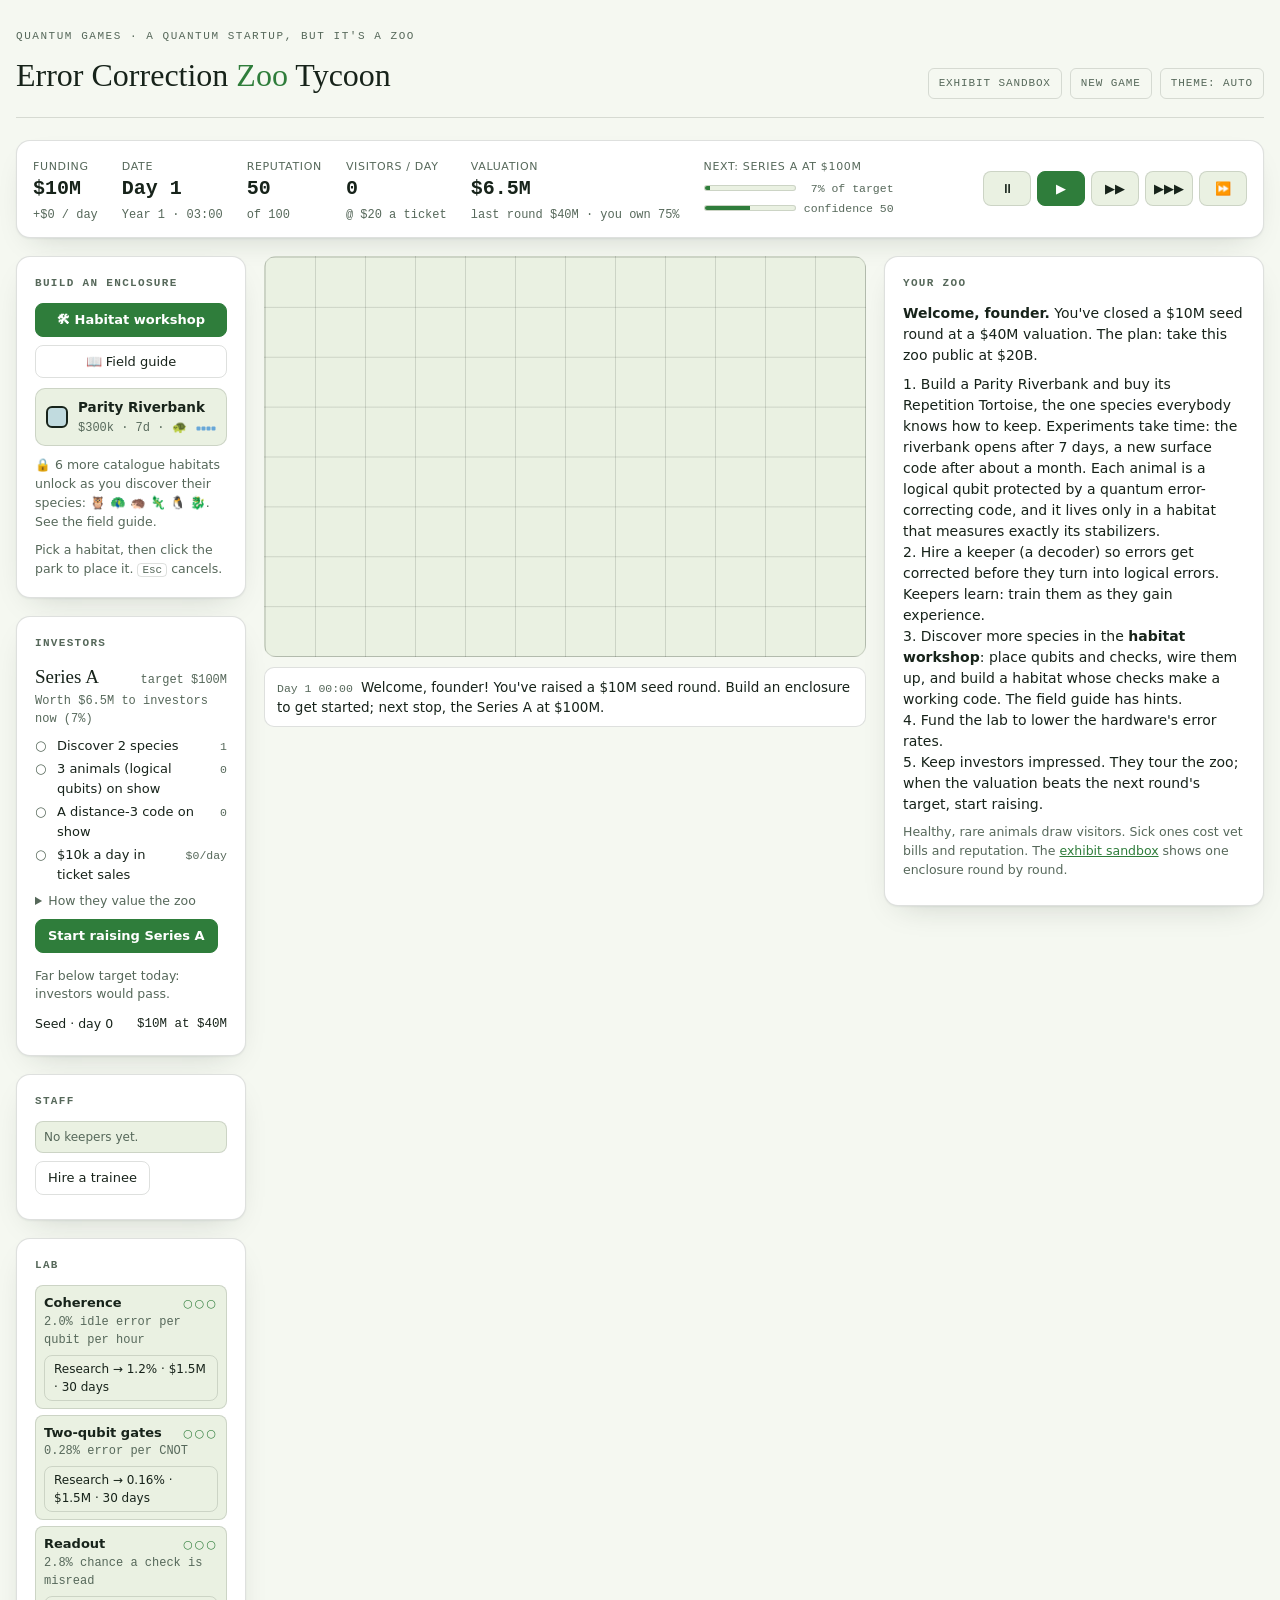
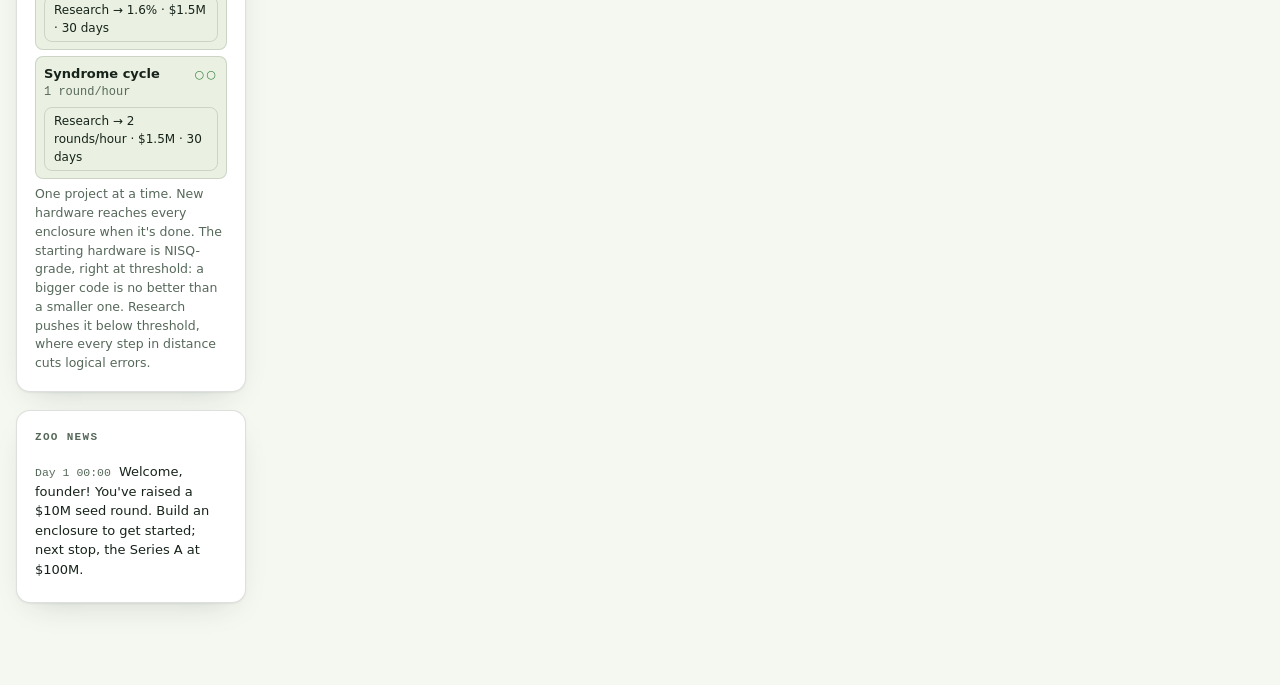
==== commit ef265015: "Zoo Tycoon: shaped plots, NISQ-grade lab, real funding ladder Second playtest update: - Every habita" ====
--- a/quantum-games/qec-zoo-tycoon/index.html
+++ b/quantum-games/qec-zoo-tycoon/index.html
@@ -72,15 +72,33 @@
     border: 1px solid var(--line); border-radius: 12px; overflow: hidden;
   }
   .park.building { cursor: crosshair; }
+  /* A plot spans its bounding box; only its own tiles are drawn (and
+     clickable), so shapes interlock. Edges facing outside get a border. */
   .enc {
-    margin: 3px; border-radius: 10px; border: 2px solid var(--bb); background: var(--bc);
-    display: flex; flex-direction: column; align-items: center; justify-content: center;
-    position: relative; cursor: pointer; min-width: 0; overflow: hidden; padding: 4px;
-    transition: box-shadow 0.2s;
-  }
-  .enc.sel { box-shadow: 0 0 0 3px var(--accent); }
-  .enc.sick { animation: sickflash 1.2s ease; }
-  @keyframes sickflash { 0%, 60% { box-shadow: 0 0 0 4px var(--sick); background: var(--sick-soft); } }
+    display: grid; grid-template-columns: repeat(var(--w), 1fr); grid-template-rows: repeat(var(--h), 1fr);
+    position: relative; min-width: 0; min-height: 0; pointer-events: none; --bw: 2px;
+  }
+  .enc .cell { background: var(--bc); border: 0 solid var(--bb); pointer-events: auto; cursor: pointer; min-width: 0; min-height: 0; }
+  .enc .cell.t { border-top-width: var(--bw); margin-top: 3px; }
+  .enc .cell.b { border-bottom-width: var(--bw); margin-bottom: 3px; }
+  .enc .cell.l { border-left-width: var(--bw); margin-left: 3px; }
+  .enc .cell.r { border-right-width: var(--bw); margin-right: 3px; }
+  .enc .cell.t.l { border-top-left-radius: 9px; }
+  .enc .cell.t.r { border-top-right-radius: 9px; }
+  .enc .cell.b.l { border-bottom-left-radius: 9px; }
+  .enc .cell.b.r { border-bottom-right-radius: 9px; }
+  .enc .info {
+    display: flex; flex-direction: column; align-items: center; justify-content: center; z-index: 1;
+    position: relative; min-width: 0; min-height: 0; overflow: hidden; padding: 4px; pointer-events: none;
+  }
+  .enc .info.narrow { padding: 2px 1px; }
+  .enc .info.narrow .nm { display: none; }
+  .enc .info.narrow .g { font-size: clamp(14px, 2.2vw, 26px); white-space: normal; text-align: center; }
+  .enc .info.narrow .g.empty { font-size: 10px; }
+  .enc .info.narrow .kp { position: static; }
+  .enc.sel { --bb: var(--accent); --bw: 3px; }
+  .enc.sick .cell { animation: sickflash 1.2s ease; }
+  @keyframes sickflash { 0%, 60% { background: var(--sick-soft); border-color: var(--sick); } }
   .enc .g { font-size: clamp(18px, 3.2vw, 36px); line-height: 1.1; white-space: nowrap; }
   .enc .g.empty { opacity: 0.45; font-size: clamp(14px, 2vw, 22px); }
   .enc .nm { font-size: 11.5px; font-weight: 600; text-align: center; line-height: 1.2; color: var(--ink); white-space: nowrap; overflow: hidden; text-overflow: ellipsis; max-width: 100%; }
@@ -91,8 +109,10 @@
   .enc .hb i.low { background: var(--sick); }
   .enc .kp { position: absolute; top: 3px; right: 5px; font-size: clamp(11px, 1.4vw, 16px); }
   .enc .kp.none { filter: grayscale(1); opacity: 0.8; }
-  .preview { margin: 3px; border-radius: 10px; border: 2px dashed var(--accent); background: var(--accent-soft); pointer-events: none; }
+  .preview { margin: 2px; border-radius: 5px; border: 2px dashed var(--accent); background: var(--accent-soft); pointer-events: none; }
   .preview.bad { border-color: var(--sick); background: var(--sick-soft); }
+  svg.shape { vertical-align: middle; fill: var(--bb, var(--accent)); opacity: 0.9; }
+  .tool svg.shape { margin-left: 2px; }
   .ticker {
     margin-top: 10px; padding: 9px 12px; border-radius: 10px; background: var(--bg-panel);
     border: 1px solid var(--line); font-size: 13.5px; min-height: 40px;
@@ -272,10 +292,10 @@
   .tour .who { font-weight: 600; }
   .tour .perks { display: flex; flex-wrap: wrap; gap: 6px; margin-top: 8px; }
   .tour .perks .btn { font-size: 12px; padding: 4px 9px; white-space: normal; text-align: left; }
-  .enc.stop { outline: 2px dashed var(--accent); outline-offset: -6px; }
+  .enc.stop .info { outline: 2px dashed var(--accent); outline-offset: -3px; border-radius: 8px; }
 
   /* ---- construction ---- */
-  .enc.building { border-style: dashed; background: repeating-linear-gradient(135deg, var(--bc) 0 8px, transparent 8px 16px); }
+  .enc.building .cell { border-style: dashed; background: repeating-linear-gradient(135deg, var(--bc) 0 8px, transparent 8px 16px); }
   .enc .hb i.build { background: var(--lit); }
 
   /* ---- staff ---- */
@@ -363,7 +383,9 @@
       <div class="panel">
         <h2>Lab</h2>
         <ul class="lab-list" id="lab"></ul>
-        <div class="hint">One project at a time. New hardware reaches every enclosure when it's done.</div>
+        <div class="hint">One project at a time. New hardware reaches every enclosure when it's done.
+          The starting hardware is NISQ-grade, right at threshold: a bigger code is no better than a smaller one.
+          Research pushes it below threshold, where every step in distance cuts logical errors.</div>
       </div>
       <div class="panel">
         <h2>Zoo news</h2>
@@ -443,6 +465,7 @@
   var ui = {
     speed: 1,          // 0 = paused; otherwise multiplier
     tool: null,        // what's being placed: null | { kind: "biome", id } | { kind: "design", design, name, speciesName }
+    rot: 0,            // quarter turns of the plot being placed
     draft: null,       // the design open in the workshop
     hover: null,       // { x, y } cell under the pointer
     selected: null,    // exhibit id
@@ -476,11 +499,24 @@
   }
 
   // ---------- palette ----------
-  function toolInfo(t) {
-    if (t.kind === "biome") { var b = BIOMES[t.id]; return { fp: b.footprint, cost: b.cost, days: b.buildDays, name: b.name }; }
-    var pr = Habitat.price(t.design);
-    return { fp: Habitat.footprint(t.design.qubits.length + t.design.checks.length), cost: pr.cost, days: pr.days, name: t.name };
-  }
+  // What a tool builds: { cells (turned `rot` quarter turns), fp (their
+  // bounding box), cost, days, name }.
+  function toolInfo(t, rot) {
+    var cells, info;
+    if (t.kind === "biome") {
+      var b = BIOMES[t.id];
+      cells = Park.biomeCells(t.id, rot);
+      info = { cost: b.cost, days: b.buildDays, name: b.name };
+    } else {
+      var pr = Habitat.price(t.design);
+      cells = Park.designCells(park, t.design, rot);
+      info = { cost: pr.cost, days: pr.days, name: t.name };
+    }
+    info.cells = cells;
+    info.fp = Habitat.bounds(cells);
+    return info;
+  }
+  function tilesText(n) { return n + " tile" + (n === 1 ? "" : "s"); }
   function sameTool(a, b) {
     return !!a && !!b && a.kind === b.kind && (a.kind === "biome" ? a.id === b.id : a.entryId === b.entryId && a.entryId !== undefined);
   }
@@ -496,7 +532,7 @@
       btn.dataset.cost = b.cost;
       btn.dataset.known = known ? "1" : "";
       btn.innerHTML = '<span class="sw"></span><span class="nm">' + b.name + "</span>" +
-        '<span class="meta">' + big(b.cost) + " · " + b.footprint[0] + "×" + b.footprint[1] + " · " + b.buildDays + "d · " + sp.glyph + "</span>";
+        '<span class="meta">' + big(b.cost) + " · " + b.buildDays + "d · " + sp.glyph + " " + Habitat.shapeSvg(b.cells, 5) + "</span>";
       btn.disabled = !known || park.cash < b.cost;
       btn.title = known ? b.blurb : "Build a working habitat for the " + sp.name + " in the workshop to discover it. The field guide has a hint.";
       btn.addEventListener("click", function () { setTool(sameTool(ui.tool, t) ? null : t); });
@@ -517,7 +553,7 @@
       btn.dataset.cost = info.cost;
       btn.dataset.known = "1";
       btn.innerHTML = '<span class="sw"></span><span class="nm">' + esc(e.name) + "</span>" +
-        '<span class="meta">' + big(info.cost) + " · " + info.fp[0] + "×" + info.fp[1] + " · " + info.days + "d · " + sp.glyph + "</span>";
+        '<span class="meta">' + big(info.cost) + " · " + info.days + "d · " + sp.glyph + " " + Habitat.shapeSvg(info.cells, 5) + "</span>";
       btn.disabled = park.cash < info.cost;
       btn.title = "Your design: " + e.layout.qubits.length + " data qubits, " + e.layout.checks.length + " checks.";
       btn.addEventListener("click", function () { setTool(sameTool(ui.tool, t) ? null : t); });
@@ -546,14 +582,28 @@
     });
   }
   function setTool(t) {
+    if (!sameTool(t, ui.tool)) ui.rot = 0;
     ui.tool = t;
     $("park").classList.toggle("building", !!t);
     renderTools();
     renderPark();
-    var info = t && toolInfo(t);
-    $("toolHint").innerHTML = t
-      ? "Placing <b>" + esc(info.name) + "</b> (" + info.fp.join("×") + ", " + info.days + " days to build). Click the park to build. <span class=\"kbd\">Esc</span> cancels."
+    renderToolHint();
+  }
+  function renderToolHint() {
+    var t = ui.tool, info = t && toolInfo(t, ui.rot), hint = $("toolHint");
+    hint.innerHTML = t
+      ? "Placing <b>" + esc(info.name) + "</b> (" + tilesText(info.cells.length) + ", " + info.days + " days to build). Click the park to build. " +
+        '<button class="btn" type="button" id="rotBtn">⟳ Rotate</button> <span class="kbd">R</span> turns it, <span class="kbd">Esc</span> cancels. ' +
+        "Plots interlock: fit them together to save space."
       : "Pick a habitat, then click the park to place it. <span class=\"kbd\">Esc</span> cancels.";
+    var rb = $("rotBtn");
+    if (rb) rb.addEventListener("click", rotateTool);
+  }
+  function rotateTool() {
+    if (!ui.tool) return;
+    ui.rot = (ui.rot + 1) % 4;
+    renderPark();
+    renderToolHint();
   }
   function esc(t) { return String(t).replace(/[&<>"]/g, function (c) { return { "&": "&amp;", "<": "&lt;", ">": "&gt;", '"': "&quot;" }[c]; }); }
 
@@ -563,8 +613,8 @@
   parkEl.style.setProperty("--rows", park.height);
 
   function anchorFor(t, cell) {
-    // Centre the footprint on the pointer.
-    var fp = toolInfo(t).fp;
+    // Centre the plot's bounding box on the pointer.
+    var fp = toolInfo(t, ui.rot).fp;
     return { x: cell.x - Math.floor((fp[0] - 1) / 2), y: cell.y - Math.floor((fp[1] - 1) / 2) };
   }
   function place(elm, x, y, w, hh) {
@@ -583,22 +633,45 @@
       var rec = park.exhibits[id];
       var e = h("div", "enc b-" + (rec.biomeId || "design"));
       place(e, rec.x, rec.y, rec.w, rec.h);
+      e.style.setProperty("--w", rec.w);
+      e.style.setProperty("--h", rec.h);
       e.dataset.id = id;
-      e.innerHTML = '<span class="g"></span><span class="nm"></span><span class="kp"></span><span class="hb"><i></i></span>';
-      e.title = label(rec);
+      var has = {};
+      rec.cells.forEach(function (c) { has[c[0] + "," + c[1]] = true; });
+      rec.cells.forEach(function (c) {
+        var x = c[0], y = c[1];
+        var cls = "cell" + (has[x + "," + (y - 1)] ? "" : " t") + (has[x + "," + (y + 1)] ? "" : " b") +
+          (has[(x - 1) + "," + y] ? "" : " l") + (has[(x + 1) + "," + y] ? "" : " r");
+        var cell = h("div", cls);
+        cell.style.gridColumn = String(x + 1);
+        cell.style.gridRow = String(y + 1);
+        cell.title = label(rec);
+        e.appendChild(cell);
+      });
+      var info = h("div", "info", '<span class="g"></span><span class="nm"></span><span class="kp"></span><span class="hb"><i></i></span>');
+      var ir = Habitat.innerRect(rec.cells);
+      if (Math.min(ir.w, ir.h) === 1) info.classList.add("narrow");
+      info.style.gridColumn = (ir.x + 1) + " / span " + ir.w;
+      info.style.gridRow = (ir.y + 1) + " / span " + ir.h;
+      e.appendChild(info);
       parkEl.appendChild(e);
-      encEls[id] = { e: e, g: e.querySelector(".g"), nm: e.querySelector(".nm"), kp: e.querySelector(".kp"),
-        hb: e.querySelector(".hb"), bar: e.querySelector(".hb i"), last: {} };
+      encEls[id] = { e: e, g: info.querySelector(".g"), nm: info.querySelector(".nm"), kp: info.querySelector(".kp"),
+        hb: info.querySelector(".hb"), bar: info.querySelector(".hb i"), last: {} };
     });
     if (ui.tool && ui.hover) {
-      var a = anchorFor(ui.tool, ui.hover), fp = toolInfo(ui.tool).fp;
-      var ok = (ui.tool.kind === "biome" ? Park.canBuild(park, ui.tool.id, a.x, a.y) : Park.canBuildDesign(park, ui.tool.design, a.x, a.y)).ok;
+      var tinfo = toolInfo(ui.tool, ui.rot), a = anchorFor(ui.tool, ui.hover), fp = tinfo.fp;
       // Clamp the preview into the grid so it stays visible at the edges.
       var px = Math.max(0, Math.min(park.width - fp[0], a.x)), py = Math.max(0, Math.min(park.height - fp[1], a.y));
-      var pv = h("div", "preview" + (ok ? "" : " bad"));
-      place(pv, px, py, fp[0], fp[1]);
-      parkEl.appendChild(pv);
-    }
+      var ok = (ui.tool.kind === "biome" ? Park.canBuild(park, ui.tool.id, px, py, ui.rot) : Park.canBuildDesign(park, ui.tool.design, px, py, ui.rot)).ok;
+      ui.anchor = { x: px, y: py };
+      tinfo.cells.forEach(function (c) {
+        var cx = px + c[0], cy = py + c[1];
+        if (cx >= park.width || cy >= park.height) return;
+        var pv = h("div", "preview" + (ok && park.grid[cy * park.width + cx] === null ? "" : " bad"));
+        place(pv, cx, cy, 1, 1);
+        parkEl.appendChild(pv);
+      });
+    } else ui.anchor = null;
     updatePark();
   }
   function setIf(o, key, v, apply) { if (o.last[key] !== v) { o.last[key] = v; apply(v); } }
@@ -657,9 +730,10 @@
     var c = cellFromEvent(ev);
     if (!c) return;
     if (ui.tool) {
-      var a = anchorFor(ui.tool, c), cost = toolInfo(ui.tool).cost;
-      var r = ui.tool.kind === "biome" ? Park.build(park, ui.tool.id, a.x, a.y)
-        : Park.buildDesign(park, ui.tool.design, a.x, a.y, { name: ui.tool.speciesName });
+      // Build where the preview shows (it's clamped into the lot).
+      var a = ui.anchor && ui.hover && ui.hover.x === c.x && ui.hover.y === c.y ? ui.anchor : anchorFor(ui.tool, c), cost = toolInfo(ui.tool, ui.rot).cost;
+      var r = ui.tool.kind === "biome" ? Park.build(park, ui.tool.id, a.x, a.y, ui.rot)
+        : Park.buildDesign(park, ui.tool.design, a.x, a.y, { name: ui.tool.speciesName, rot: ui.rot });
       if (!r.ok) { post("Can't build there: " + r.reason, "sick"); return; }
       post("🏗 Construction started on the <b>" + label(r.exhibit) + "</b> (" + big(cost) + "). It opens on day " +
         (Math.floor(r.exhibit.buildUntil / ECO.ticksPerDay) + 1) + "." +
@@ -1071,7 +1145,7 @@
         "<p><b>Welcome, founder.</b> You've closed a " + big(Z.ROUNDS[0].raised) + " seed round at a " + big(Z.ROUNDS[0].valuation) +
         " valuation. The plan: take this zoo public at " + big(Z.ROUNDS[Z.ROUNDS.length - 1].target) + ".</p>" +
         "<p>1. Build a Parity Riverbank and buy its Repetition Tortoise, the one species everybody knows how to keep. Experiments take time: " +
-        "the riverbank opens after " + BIOMES.riverbank.buildDays + " days, a surface code after a year. " +
+        "the riverbank opens after " + BIOMES.riverbank.buildDays + " days, a new surface code after about a month. " +
         "Each animal is a logical qubit protected by a quantum error-correcting code, and it lives only in a habitat that measures exactly its stabilizers.<br>" +
         "2. Hire a keeper (a decoder) so errors get corrected before they turn into logical errors. Keepers learn: train them as they gain experience.<br>" +
         "3. Discover more species in the <b>habitat workshop</b>: place qubits and checks, wire them up, and build a habitat whose checks make a working code. " +
@@ -1646,6 +1720,7 @@
     if (e.target.closest && e.target.closest("input, select, textarea")) return;
     if (ui.modalOpen) return;
     if (e.key === "Escape") { if (ui.tool) setTool(null); else select(null); }
+    else if ((e.key === "r" || e.key === "R") && ui.tool) rotateTool();
     else if (e.key === " ") {
       e.preventDefault();
       if (ui.speed) { lastSpeed = ui.speed; setSpeed(0); } else setSpeed(lastSpeed);
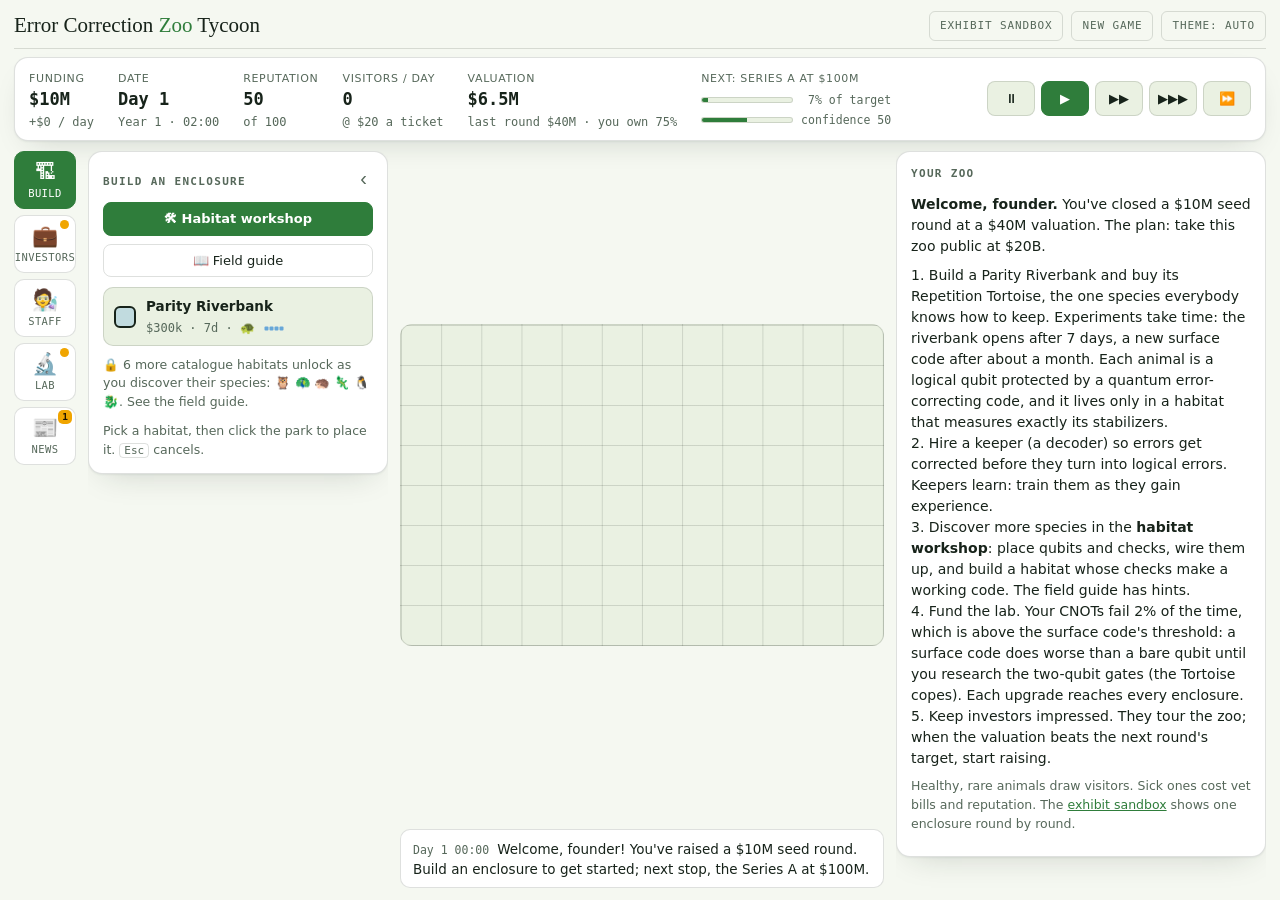
==== commit fa0c8858: "Zoo Tycoon: 2% CNOTs, tycoon-style desktop layout Third playtest update.  - Two-qubit gates start at" ====
--- a/quantum-games/qec-zoo-tycoon/index.html
+++ b/quantum-games/qec-zoo-tycoon/index.html
@@ -24,20 +24,72 @@
   .speed { display: flex; gap: 6px; }
   .speed button { min-width: 48px; }
 
-  /* ---- main layout ---- */
-  .park-layout { display: grid; grid-template-columns: 230px minmax(0, 1fr) 380px; gap: 18px; align-items: start; }
-  @media (max-width: 1180px) {
-    .park-layout { grid-template-columns: 230px minmax(0, 1fr); }
-    .park-layout .inspector-col { grid-column: 1 / -1; }
-  }
-  @media (max-width: 760px) {
-    .park-layout { grid-template-columns: minmax(0, 1fr); }
-    .park-layout .park-wrap { order: -1; } /* map first on phones */
+  /* ---- main layout ----
+     Phones and small windows: one column (map, panel tabs, panel, inspector).
+     Desktop (app mode): the page fills the window and never scrolls, like a
+     tycoon game: a tab rail and one side panel on the left, the map in the
+     middle, the inspector on the right; panels scroll inside themselves. */
+  .park-layout { display: grid; grid-template-columns: minmax(0, 1fr); gap: 12px; align-items: start; }
+  .park-layout .park-wrap { order: -1; }
+  .rail { display: flex; gap: 6px; }
+  .rail button {
+    flex: 1 1 0; position: relative; display: flex; flex-direction: column; align-items: center; gap: 1px;
+    font: inherit; color: var(--ink-dim); cursor: pointer; padding: 6px 2px 5px; min-width: 0;
+    background: var(--bg-panel); border: 1px solid var(--line); border-radius: 10px;
+  }
+  .rail button .ic { font-size: 19px; line-height: 1.2; }
+  .rail button .tl { font-size: 10.5px; letter-spacing: 0.04em; text-transform: uppercase; font-family: var(--font-mono); }
+  .rail button:hover { color: var(--ink); border-color: var(--ink-dim); }
+  .rail button[aria-pressed="true"] { background: var(--accent); border-color: var(--accent); color: var(--bg-panel); }
+  .rail .dot { position: absolute; top: 4px; right: 6px; min-width: 9px; height: 9px; border-radius: 5px; background: var(--lit); }
+  .rail .dot.n { font: 700 9.5px/14px var(--font-mono); height: 14px; padding: 0 4px; color: #1b1300; font-style: normal; top: 2px; right: 3px; }
+  .rail .dot[hidden] { display: none; }
+  .drawer[hidden] { display: none; }
+  .drawer .panel { margin-top: 0; }
+  .tab-head { display: flex; justify-content: space-between; align-items: baseline; gap: 8px; }
+  .tab-head .x-btn { display: none; }
+  .park-box { position: relative; }
+  .log { max-height: none; }
+  .tab[data-tab="news"] .log { max-height: 340px; }
+
+  @media (min-width: 1000px) and (min-height: 600px) {
+    body:has(.wrap.app) { overflow: hidden; }
+    .wrap.app { max-width: 1800px; height: 100vh; height: 100dvh; display: flex; flex-direction: column; padding: 10px 14px 12px; box-sizing: border-box; }
+    .wrap.app header.top { padding-bottom: 6px; margin-bottom: 8px; align-items: center; }
+    .wrap.app header.top .eyebrow { display: none; }
+    .wrap.app h1 { font-size: 21px; }
+    .wrap.app .topbar { margin-bottom: 10px; padding: 7px 14px; }
+    .wrap.app .kpi .n { font-size: 17px; }
+    .park-layout {
+      flex: 1; min-height: 0; align-items: stretch; gap: 12px;
+      grid-template-columns: 62px 300px minmax(0, 1fr) 370px;
+    }
+    .park-layout.nodrawer { grid-template-columns: 62px minmax(0, 1fr) 370px; }
+    .park-layout .park-wrap { order: 0; }
+    .rail { flex-direction: column; }
+    .rail button { flex: 0 0 auto; padding: 8px 2px 6px; }
+    .rail button .ic { font-size: 21px; }
+    .drawer, .inspector-col { min-height: 0; overflow-y: auto; overscroll-behavior: contain; scrollbar-width: thin; }
+    .drawer .panel, .inspector-col .panel { padding: 14px; }
+    .tab-head .x-btn { display: block; }
+    .tab[data-tab="news"] .log { max-height: none; }
+    .park-wrap { display: flex; flex-direction: column; min-height: 0; min-width: 0; }
+    .park-box { flex: 1; min-height: 0; container-type: size; display: flex; align-items: center; justify-content: center; }
+    .park-box .park { width: min(100cqw, 100cqh * var(--cols) / var(--rows)); }
+    .ticker { margin-top: 8px; max-height: 4.4em; overflow: hidden; }
+    .tour { margin-bottom: 8px; }
+    .inspector-col .inspector .views { grid-template-columns: 1fr 1fr; }
+    .inspector-col .inspector .view svg { max-height: 140px; }
+  }
+  @media (min-width: 1000px) and (max-width: 1279px) and (min-height: 600px) {
+    .park-layout { grid-template-columns: 58px 260px minmax(0, 1fr) 320px; }
+    .park-layout.nodrawer { grid-template-columns: 58px minmax(0, 1fr) 320px; }
+    .wrap.app .kpis { gap: 6px 16px; }
   }
 
   /* ---- palette ---- */
   .tools { display: flex; flex-direction: column; gap: 8px; }
-  @media (max-width: 760px) { .tools { flex-direction: row; flex-wrap: wrap; } .tools .tool { flex: 1 1 150px; } }
+  @media (max-width: 999px) { .tools { flex-direction: row; flex-wrap: wrap; } .tools .tool { flex: 1 1 150px; } }
   .tool {
     text-align: left; font: inherit; color: var(--ink); cursor: pointer;
     border: 1px solid var(--line); border-radius: 10px; padding: 8px 10px;
@@ -126,11 +178,17 @@
   .insp-head .sub { font-size: 12.5px; color: var(--ink-dim); }
   .x-btn { background: none; border: none; font-size: 20px; color: var(--ink-dim); cursor: pointer; line-height: 1; padding: 2px 6px; }
   .section { margin-top: 16px; }
+  .inspector details.section > summary { cursor: pointer; list-style: none; display: flex; align-items: baseline; gap: 6px; margin-bottom: 8px; }
+  details.section > summary::-webkit-details-marker { display: none; }
+  details.section > summary::before { content: "▸"; font-size: 10px; transition: transform 0.15s; display: inline-block; }
+  details.section[open] > summary::before { transform: rotate(90deg); }
+  .inspector details.section:not([open]) > summary { margin-bottom: 0; }
+  details.section > summary .more { margin-left: auto; text-transform: none; letter-spacing: 0; font-size: 11.5px; }
   .section > .label { font-family: var(--font-mono); font-size: 11px; letter-spacing: 0.1em; text-transform: uppercase; color: var(--ink-dim); margin-bottom: 8px; display: block; }
   /* Stacked, so long thin layouts (the Tortoise's line) get the full width. */
   .inspector .views { grid-template-columns: minmax(0, 1fr); gap: 8px; margin-top: 8px; }
   .inspector .view svg { max-height: 170px; }
-  @media (min-width: 761px) and (max-width: 1180px) { .inspector .views { grid-template-columns: 1fr 1fr; } }
+  @media (min-width: 600px) and (max-width: 999px) { .inspector .views { grid-template-columns: 1fr 1fr; } }
   .inspector .health { min-width: 0; flex: none; margin-top: 12px; }
   .species-list { list-style: none; margin: 0; padding: 0; display: flex; flex-direction: column; gap: 8px; }
   .species-list li { border: 1px solid var(--line); border-radius: 10px; padding: 8px 10px; background: var(--bg-panel-2); }
@@ -319,12 +377,12 @@
   .tool-row .tool { flex: 1 1 auto; min-width: 0; }
   .tool-del { border: 1px solid var(--line); border-radius: 10px; background: none; color: var(--ink-dim); cursor: pointer; padding: 0 9px; font: inherit; }
   .tool-del.armed { background: var(--sick); color: var(--bg-panel); border-color: var(--sick); font-size: 12px; }
-  @media (max-width: 760px) { .tools .tool-row { flex: 1 1 150px; } }
+  @media (max-width: 999px) { .tools .tool-row { flex: 1 1 150px; } }
   button:focus-visible, .btn:focus-visible, select:focus-visible { outline: 2px solid var(--accent); outline-offset: 2px; }
 </style>
 </head>
 <body>
-<div class="wrap">
+<div class="wrap app">
   <header class="top">
     <div>
       <span class="eyebrow">Quantum Games · A quantum startup, but it's a zoo</span>
@@ -358,11 +416,18 @@
     </div>
   </div>
 
-  <div class="park-layout">
-    <!-- palette -->
-    <div>
-      <div class="panel">
-        <h2>Build an enclosure</h2>
+  <div class="park-layout" id="layout">
+    <!-- one side panel at a time, picked from the rail (B I S L N) -->
+    <nav class="rail" id="rail" aria-label="Panels">
+      <button type="button" data-tab="build" title="Build (B)"><span class="ic">🏗</span><span class="tl">Build</span></button>
+      <button type="button" data-tab="investors" title="Investors (I)"><span class="ic">💼</span><span class="tl">Investors</span><i class="dot" id="dotInvestors" hidden></i></button>
+      <button type="button" data-tab="staff" title="Staff (S)"><span class="ic">🧑‍🔬</span><span class="tl">Staff</span><i class="dot" id="dotStaff" hidden></i></button>
+      <button type="button" data-tab="lab" title="Lab (L)"><span class="ic">🔬</span><span class="tl">Lab</span><i class="dot" id="dotLab" hidden></i></button>
+      <button type="button" data-tab="news" title="Zoo news (N)"><span class="ic">📰</span><span class="tl">News</span><i class="dot n" id="dotNews" hidden></i></button>
+    </nav>
+    <div class="drawer" id="drawer">
+      <div class="panel tab" data-tab="build">
+        <div class="tab-head"><h2>Build an enclosure</h2><button class="x-btn" type="button" data-close title="Hide panel" aria-label="Hide panel">‹</button></div>
         <div class="btn-row build-top">
           <button class="btn" id="workshopBtn" type="button">🛠 Habitat workshop</button>
           <button class="btn quiet" id="guideBtn" type="button">📖 Field guide</button>
@@ -370,25 +435,25 @@
         <div class="tools" id="tools"></div>
         <div class="hint" id="toolHint">Pick a habitat, then click the park to place it. <span class="kbd">Esc</span> cancels.</div>
       </div>
-      <div class="panel">
-        <h2>Investors</h2>
+      <div class="panel tab" data-tab="investors" hidden>
+        <div class="tab-head"><h2>Investors</h2><button class="x-btn" type="button" data-close title="Hide panel" aria-label="Hide panel">‹</button></div>
         <div id="investors"></div>
       </div>
-      <div class="panel">
-        <h2>Staff</h2>
+      <div class="panel tab" data-tab="staff" hidden>
+        <div class="tab-head"><h2>Staff</h2><button class="x-btn" type="button" data-close title="Hide panel" aria-label="Hide panel">‹</button></div>
         <ul class="staff-list" id="staff"></ul>
         <div class="btn-row"><button class="btn quiet" id="hireBtn" type="button">Hire a trainee</button></div>
         <div class="hint" id="staffHint"></div>
       </div>
-      <div class="panel">
-        <h2>Lab</h2>
+      <div class="panel tab" data-tab="lab" hidden>
+        <div class="tab-head"><h2>Lab</h2><button class="x-btn" type="button" data-close title="Hide panel" aria-label="Hide panel">‹</button></div>
         <ul class="lab-list" id="lab"></ul>
         <div class="hint">One project at a time. New hardware reaches every enclosure when it's done.
-          The starting hardware is NISQ-grade, right at threshold: a bigger code is no better than a smaller one.
-          Research pushes it below threshold, where every step in distance cuts logical errors.</div>
+          The starting hardware is NISQ-grade: CNOTs fail 2% of the time, so a surface code is above threshold and does worse
+          than a bare qubit. Repetition codes cope. Research the gates first; below threshold every step in distance cuts logical errors.</div>
       </div>
-      <div class="panel">
-        <h2>Zoo news</h2>
+      <div class="panel tab" data-tab="news" hidden>
+        <div class="tab-head"><h2>Zoo news</h2><button class="x-btn" type="button" data-close title="Hide panel" aria-label="Hide panel">‹</button></div>
         <ul class="log" id="log"></ul>
       </div>
     </div>
@@ -396,7 +461,7 @@
     <!-- park -->
     <div class="park-wrap">
       <div class="tour" id="tour" hidden></div>
-      <div class="park" id="park" aria-label="Park map"></div>
+      <div class="park-box"><div class="park" id="park" aria-label="Park map"></div></div>
       <div class="ticker" id="ticker"></div>
     </div>
 
@@ -472,8 +537,20 @@
     armedDemolish: false,
     sickFlash: {},     // exhibit id -> until timestamp
     modalOpen: false,
-    speedBeforeModal: 1
+    speedBeforeModal: 1,
+    tab: "build",      // side panel showing (null = hidden)
+    sections: {},      // inspector section key -> open?
+    unread: 0          // news posted while the news panel was hidden
   };
+  // Per-viewer layout preferences (which panel, which sections are folded).
+  try {
+    var prefs = JSON.parse(localStorage.getItem("qecZooUi") || "{}");
+    if (prefs.tab === null || ["build", "investors", "staff", "lab", "news"].indexOf(prefs.tab) >= 0) ui.tab = prefs.tab;
+    if (prefs.sections && typeof prefs.sections === "object") ui.sections = prefs.sections;
+  } catch (e) { /* storage unavailable */ }
+  function saveUiPrefs() {
+    try { localStorage.setItem("qecZooUi", JSON.stringify({ tab: ui.tab, sections: ui.sections })); } catch (e) { /* ignore */ }
+  }
   var TICKS_PER_SECOND_AT_1X = 2;
   var FOCUS = Z.FOCUS;
 
@@ -486,6 +563,7 @@
     var ul = $("log");
     ul.insertBefore(newsItem(n), ul.firstChild);
     if (news.length > 80) { news.pop(); if (ul.lastChild) ul.removeChild(ul.lastChild); }
+    if (ui.tab !== "news") { ui.unread++; updateBadges(); }
     var tk = $("ticker");
     tk.className = "ticker " + (kind || "");
     tk.innerHTML = '<span class="t">' + clock(park.tick) + "</span>" + text;
@@ -496,6 +574,37 @@
     var frag = document.createDocumentFragment();
     news.forEach(function (n) { frag.appendChild(newsItem(n)); });
     ul.appendChild(frag);
+  }
+
+  // ---------- side panels ----------
+  function setTab(t) {
+    ui.tab = t;
+    if (t === "news") ui.unread = 0;
+    Array.prototype.forEach.call(document.querySelectorAll("#rail button"), function (b) { b.setAttribute("aria-pressed", String(b.dataset.tab === t)); });
+    Array.prototype.forEach.call(document.querySelectorAll("#drawer .tab"), function (p) { p.hidden = p.dataset.tab !== t; });
+    $("drawer").hidden = !t;
+    $("layout").classList.toggle("nodrawer", !t);
+    saveUiPrefs();
+    updateBadges();
+  }
+  function toggleTab(t) { setTab(ui.tab === t ? null : t); }
+  Array.prototype.forEach.call(document.querySelectorAll("#rail button"), function (b) {
+    b.addEventListener("click", function () { toggleTab(b.dataset.tab); });
+  });
+  Array.prototype.forEach.call(document.querySelectorAll("#drawer [data-close]"), function (b) {
+    b.addEventListener("click", function () { setTab(null); });
+  });
+  // Dots on the rail: something there wants attention.
+  function show(id, on, text) { var e = $(id); if (!e) return; e.hidden = !on; if (text !== undefined) e.textContent = text; }
+  function updateBadges() {
+    if (!park) return;
+    show("dotNews", ui.unread > 0 && ui.tab !== "news", ui.unread > 99 ? "99+" : String(ui.unread));
+    show("dotInvestors", ui.tab !== "investors" && (Park.canRaise(park).ok || !!park.funding.offer));
+    show("dotLab", ui.tab !== "lab" && !park.lab.project && Object.keys(LAB).some(function (d) { return Park.canResearch(park, d).ok; }));
+    show("dotStaff", ui.tab !== "staff" && park.keeperOrder.some(function (id) {
+      var k = park.keepers[id];
+      return k.fatigue >= 70 || k.morale <= 30 || (!k.exhibitIds.length && !k.absence);
+    }));
   }
 
   // ---------- palette ----------
@@ -748,6 +857,7 @@
     select(rec ? rec.id : null);
   });
   function select(id) {
+    if (id !== ui.selected) document.querySelector(".inspector-col").scrollTop = 0;
     ui.selected = id;
     ui.armedDemolish = false;
     renderInspector();
@@ -756,6 +866,15 @@
 
   // ---------- inspector ----------
   var insp = $("inspector");
+  // A foldable inspector section; whether it's open is remembered per key.
+  function section(key, title, defOpen, more) {
+    var d = h("details", "section");
+    d.dataset.sec = key;
+    d.open = ui.sections[key] !== undefined ? ui.sections[key] : defOpen !== false;
+    d.appendChild(h("summary", "label", title + (more ? '<span class="more">' + more + "</span>" : "")));
+    d.addEventListener("toggle", function () { ui.sections[key] = d.open; saveUiPrefs(); });
+    return d;
+  }
   function renderInspector() {
     insp.innerHTML = "";
     var rec = ui.selected !== null ? park.exhibits[ui.selected] : null;
@@ -776,8 +895,7 @@
 
     if (rec.building) {
       var future = rec.biomeId ? spOf(BIOMES[rec.biomeId].native) : spOf(habOf(rec).entry.speciesId);
-      var bs = h("div", "section");
-      bs.appendChild(h("span", "label", "Construction"));
+      var bs = section("build", "Construction");
       bs.appendChild(h("div", "health", '<div class="row"><span>Opens on day ' + (Math.floor(rec.buildUntil / ECO.ticksPerDay) + 1) +
         '</span><span class="mono" id="iBuild"></span></div><div class="bar"><div class="fill mid" id="iBuildFill"></div></div>'));
       bs.appendChild(h("div", "hint", "Paid " + big(biome.cost) + " up front; no upkeep until it opens. " +
@@ -795,8 +913,16 @@
         (rec.animal.k > 1 ? '<div class="hint mono" id="iHealths"></div>' : ""));
       insp.appendChild(hb);
 
-      var sec = h("div", "section");
-      sec.appendChild(h("span", "label", 'Last incident <span id="iIncident"></span>'));
+      var st = h("div", "section mini-stats");
+      st.innerHTML =
+        '<div class="stat"><span class="n" id="iSick"></span><span class="l">Logical errors</span></div>' +
+        '<div class="stat"><span class="n" id="iVis"></span><span class="l">Visitors / day</span></div>' +
+        '<div class="stat"><span class="n" id="iCost"></span><span class="l">Costs / day</span></div>';
+      insp.appendChild(st);
+      insp.appendChild(h("div", "hint", "", ""));
+      insp.lastChild.id = "iVsBare";
+
+      var sec = section("incident", 'Last incident <span id="iIncident"></span>');
       var views = h("div", "views");
       views.innerHTML =
         '<div class="view"><div class="cap"><span>Really there</span></div><svg id="iGod" role="img" aria-label="Errors in the last incident"></svg></div>' +
@@ -804,13 +930,6 @@
         '<div class="overlay" id="iNoKeeper"' + (rec.animal.level ? " hidden" : "") + "><span>No keeper on duty: nobody is measuring.</span></div></div>";
       sec.appendChild(views);
       insp.appendChild(sec);
-
-      var st = h("div", "section mini-stats");
-      st.innerHTML =
-        '<div class="stat"><span class="n" id="iSick"></span><span class="l">Logical errors</span></div>' +
-        '<div class="stat"><span class="n" id="iVis"></span><span class="l">Visitors / day</span></div>' +
-        '<div class="stat"><span class="n" id="iCost"></span><span class="l">Costs / day</span></div>';
-      insp.appendChild(st);
     }
 
     // Keeper
@@ -818,8 +937,7 @@
 
     // Animal purchase
     if (!rec.animal && !rec.building) {
-      var ps = h("div", "section");
-      ps.appendChild(h("span", "label", "Buy an animal"));
+      var ps = section("buy", "Buy an animal");
       var ul = h("ul", "species-list");
       // A designed habitat holds just the species it was built for.
       Park.speciesOptions(park, rec.id).filter(function (o) { return o.ok || !rec.designId; }).forEach(function (o) {
@@ -850,8 +968,7 @@
     }
 
     // Habitat info + placard
-    var hs = h("div", "section");
-    hs.appendChild(h("span", "label", "Habitat"));
+    var hs = section("habitat", "Habitat", false, channelName(biome.channel) + " · " + money(biome.upkeep) + "/day");
     var nm = rec.animal ? rec.animal.mem.noise : null;
     var noiseText = "";
     if (nm) {
@@ -866,16 +983,19 @@
     hs.appendChild(h("div", "hint", biome.blurb + "<br>Noise: " + channelName(biome.channel) + ". Upkeep " + money(biome.upkeep) + "/day." + noiseText));
     insp.appendChild(hs);
     if (sp) {
-      var d = h("details", "placard-d section");
-      d.innerHTML = "<summary>Zoo placard</summary><div class=\"placard\">" + Placard.html(sp) + "</div>";
+      var d = section("placard", "Zoo placard", false);
+      d.appendChild(h("div", "placard", Placard.html(sp)));
       insp.appendChild(d);
     }
 
     var foot = h("div", "insp-foot");
     if (rec.animal && rec.biomeId) {
+      // The sandbox has one data rate and one misread rate: pass this
+      // exhibit's averages per round (idle and gate errors together).
+      var nz = rec.animal.mem.noise, avg = function (a) { return a.reduce(function (x, y) { return x + y; }, 0) / a.length; };
       var q = new URLSearchParams({
-        species: rec.animal.speciesId, keeper: String(rec.animal.level || "none"),
-        channel: biome.channel, p: String(Park.labValues(park).coherence), q: String(Park.labValues(park).readout)
+        species: rec.animal.speciesId, keeper: String(rec.animal.level || "none"), channel: biome.channel,
+        p: avg(nz.rates.map(function (r) { return r.pX + r.pY + r.pZ; })).toFixed(4), q: avg(nz.q).toFixed(4)
       });
       var a = h("a", "ghost", "Watch closely in the sandbox →");
       a.href = "sandbox.html?" + q.toString();
@@ -910,8 +1030,7 @@
     return st;
   }
   function renderKeeperSection(rec) {
-    var ks = h("div", "section");
-    ks.appendChild(h("span", "label", "Zookeepers"));
+    var ks = section("keepers", "Zookeepers", true, rec.keeperIds.length ? String(rec.keeperIds.length) : "none");
     ks.appendChild(h("div", "duty", "", ""));
     ks.lastChild.id = "kDuty";
     var here = rec.keeperIds.map(function (kid) { return park.keepers[kid]; });
@@ -978,8 +1097,8 @@
       add.appendChild(sel);
     }
     ks.appendChild(add);
-    ks.appendChild(h("div", "hint", "A keeper's time is split between their exhibits (bigger codes take more). Spread them thin and decoding " +
-      "slows down; tired keepers also burn out. Two keepers on one exhibit pool their time and cover each other's holidays."));
+    ks.appendChild(h("div", "hint", "Keepers split their time between exhibits (bigger codes take more); spread thin, they decode worse and burn out. " +
+      "Two on one exhibit pool their time and cover each other's holidays."));
     return ks;
   }
   function updateKeeperSection(rec) {
@@ -1150,7 +1269,8 @@
         "2. Hire a keeper (a decoder) so errors get corrected before they turn into logical errors. Keepers learn: train them as they gain experience.<br>" +
         "3. Discover more species in the <b>habitat workshop</b>: place qubits and checks, wire them up, and build a habitat whose checks make a working code. " +
         "The field guide has hints.<br>" +
-        "4. Fund the lab to lower the hardware's error rates.<br>" +
+        "4. Fund the lab. Your CNOTs fail 2% of the time, which is above the surface code's threshold: a surface code does worse than a bare qubit " +
+        "until you research the two-qubit gates (the Tortoise copes). Each upgrade reaches every enclosure.<br>" +
         "5. Keep investors impressed. They tour the zoo; when the valuation beats the next round's target, start raising.</p>" +
         "<p class=\"hint\">Healthy, rare animals draw visitors. Sick ones cost vet bills and reputation. " +
         "The <a href=\"sandbox.html\">exhibit sandbox</a> shows one enclosure round by round.</p>"));
@@ -1212,6 +1332,16 @@
         (inc.flips ? " · " + popcount(inc.flips) + " misread" : "") : "";
     }
     $("iSick").textContent = an.sick;
+    var recent = Park.recentErrors(park, rec), bare = Park.bareQubitErrors(park), vs = $("iVsBare");
+    if (recent === null) vs.textContent = "A bare qubit on this hardware would fail about " + bare.toFixed(2) + " times a day.";
+    else {
+      // Break-even with an unencoded qubit: is the code helping at all?
+      var verdict = recent < 0.8 * bare ? '<span class="pos-t">The code is beating a bare qubit.</span>'
+        : recent <= 1.25 * bare ? "About break-even: the code isn't helping yet. Train the keepers or improve the lab."
+        : '<span class="neg-t">Worse than no code at all: ' + (an.level ? "this hardware is too noisy for the code to break even. Improve the lab (two-qubit gates first) or train the keepers."
+          : "nobody is decoding.") + "</span>";
+      vs.innerHTML = "Lately " + recent.toFixed(2) + " logical errors a day per animal; a bare qubit on this hardware fails about " + bare.toFixed(2) + ". " + verdict;
+    }
     $("iVis").textContent = Math.round(Park.exhibitVisitors(park, rec));
     $("iCost").textContent = money(Park.exhibitCosts(park, rec));
   }
@@ -1381,6 +1511,7 @@
     renderLab();
     renderPark();
     renderInspector();
+    updateBadges();
     saveSoon();
   }
 
@@ -1703,7 +1834,7 @@
       if (acc > 4 * msPerTick) acc = 4 * msPerTick; // don't bank time the browser couldn't keep up with
       if (redraw) refreshAll();
       else if (n) {
-        renderTopbar(); updateToolAffordability(); updateLabButtons(); updateInspector(); updateStaff(); updateInvestors();
+        renderTopbar(); updateToolAffordability(); updateLabButtons(); updateInspector(); updateStaff(); updateInvestors(); updateBadges();
         if (park.tour && !wasTour) renderTour();
         if (Math.floor(park.tick / ECO.ticksPerDay) !== ui.lastDayDrawn) { ui.lastDayDrawn = Math.floor(park.tick / ECO.ticksPerDay); renderInvestors(); }
       }
@@ -1715,7 +1846,7 @@
   Array.prototype.forEach.call(document.querySelectorAll("#speedSeg button"), function (b) {
     b.addEventListener("click", function () { setSpeed(Number(b.dataset.speed)); });
   });
-  var lastSpeed = 1;
+  var lastSpeed = 1, TAB_KEYS = { b: "build", i: "investors", s: "staff", l: "lab", n: "news" };
   document.addEventListener("keydown", function (e) {
     if (e.target.closest && e.target.closest("input, select, textarea")) return;
     if (ui.modalOpen) return;
@@ -1729,6 +1860,7 @@
     else if (e.key === "2") setSpeed(5);
     else if (e.key === "3") setSpeed(20);
     else if (e.key === "4") setSpeed(60);
+    else if (!e.ctrlKey && !e.metaKey && !e.altKey && TAB_KEYS[e.key.toLowerCase()]) toggleTab(TAB_KEYS[e.key.toLowerCase()]);
   });
 
   // Theme toggle: auto -> light -> dark. Remembered per viewer if storage works.
@@ -1747,6 +1879,7 @@
   });
 
   applyTheme();
+  setTab(ui.tab);
   if (loadGame()) {
     refreshAll();
     renderNews();
